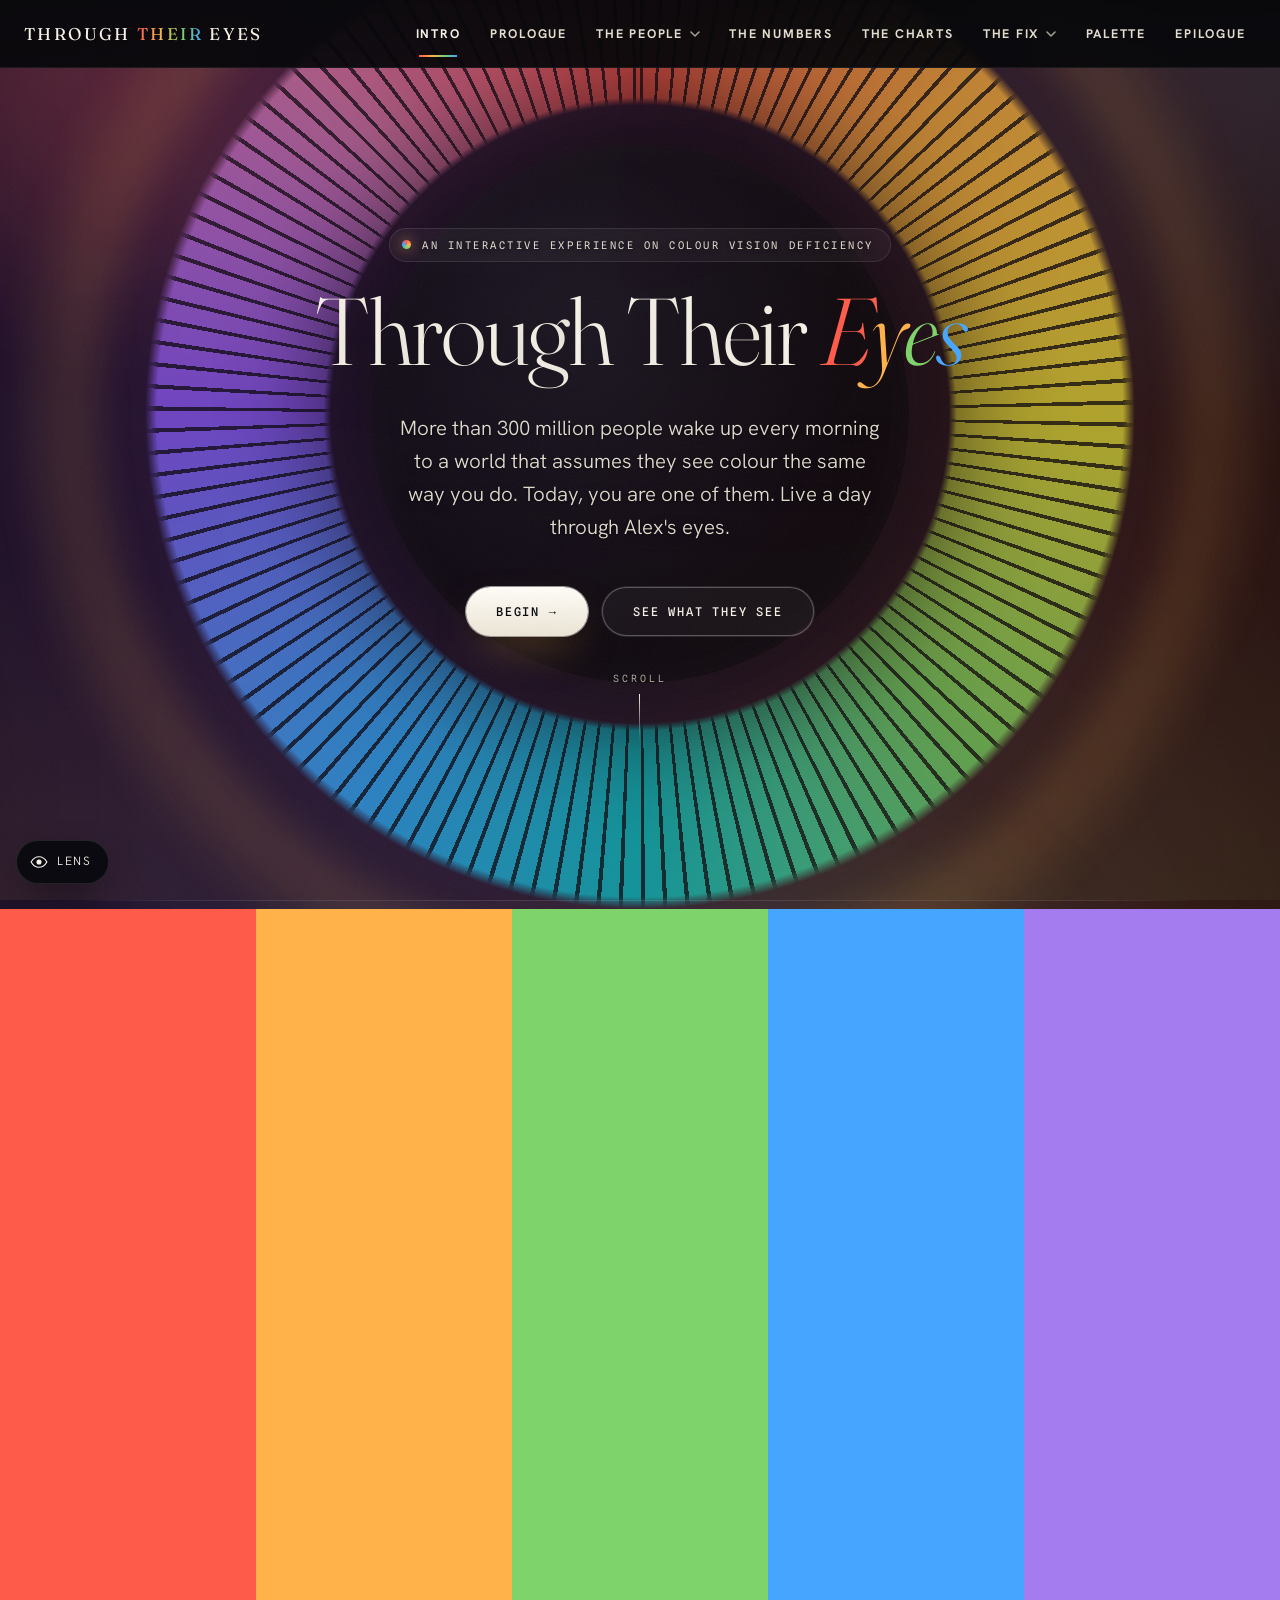
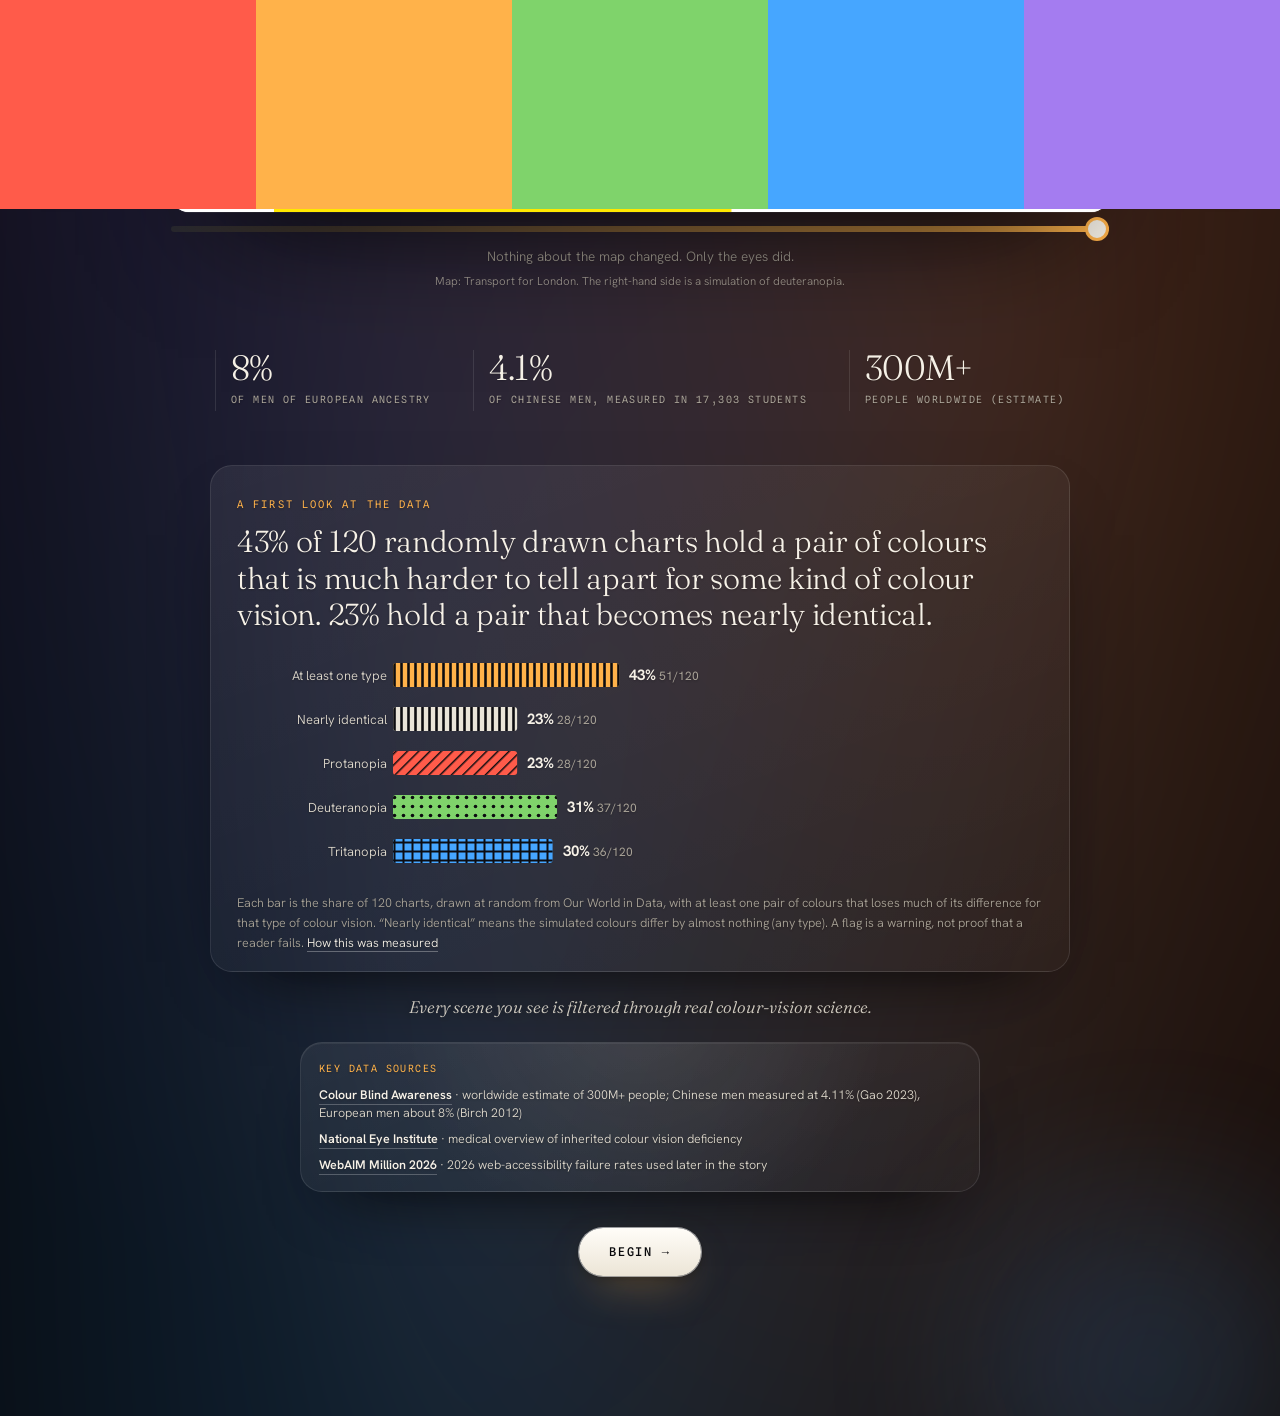
==== index.html @ 53f689ed "Palette: list the pairs from the exact colours; fix intro blank space and bottom shading The palette" ====
<!DOCTYPE html>
<html lang="en">
<head>
<meta charset="UTF-8" />
<meta name="viewport" content="width=device-width, initial-scale=1.0" />
<meta name="description" content="An interactive data story about colour vision deficiency: live a day through Alex's eyes, then see real charts, real numbers and a palette tool through four pairs of eyes." />
<meta name="theme-color" content="#08080b" />
<meta property="og:title" content="Through Their Eyes" />
<meta property="og:description" content="Live a day through colour-blind eyes, then look at real charts the way they do." />
<meta property="og:type" content="website" />
<link rel="icon" href="data:image/svg+xml,%3Csvg xmlns='http://www.w3.org/2000/svg' viewBox='0 0 64 64'%3E%3Crect width='64' height='64' rx='14' fill='%2308080b'/%3E%3Ccircle cx='20' cy='24' r='9' fill='%23ff5b4a'/%3E%3Ccircle cx='44' cy='24' r='9' fill='%23ffb24a'/%3E%3Ccircle cx='20' cy='44' r='9' fill='%237fd36b'/%3E%3Ccircle cx='44' cy='44' r='9' fill='%2346a6ff'/%3E%3C/svg%3E" />
<title>Through Their Eyes · A Day Through Colour-Blind Eyes</title>
<!-- Fonts are self-hosted (see @font-face in style.css). Google Fonts is unreachable
     from mainland China, where this study is run: the request would block text
     rendering until it times out. Latin faces ship in assets/fonts/ (~220 KB);
     CJK falls back to the system stack, which is preinstalled on every target OS. -->
<link rel="stylesheet" href="style.css?v=7">
<link rel="stylesheet" href="style2.css?v=8">
<link rel="stylesheet" href="style3.css?v=27">
</head>
<body data-vision="normal" data-arm="n">


<div id="lens" class="lens" role="group" aria-label="Page lens">
  <div class="lens-panel" id="lensPanel" hidden>
    <p class="lens-h">See this whole page as</p>
    <div class="lens-opts">
      <button type="button" data-lens="off" aria-pressed="true">As designed</button>
      <button type="button" data-lens="protan" aria-pressed="false">Protanopia</button>
      <button type="button" data-lens="deutan" aria-pressed="false">Deuteranopia</button>
      <button type="button" data-lens="tritan" aria-pressed="false">Tritanopia</button>
      <button type="button" data-lens="achro" aria-pressed="false">Achromatopsia</button>
    </div>
    <p class="lens-note">The lens filters every screen, chart and menu. Charts that already simulate an eye stay as they are inside it. Try it on the patterned charts: they should still read.</p>
  </div>
  <button type="button" class="lens-toggle" aria-expanded="false" aria-controls="lensPanel">
    <svg viewBox="0 0 24 24" width="18" height="18" aria-hidden="true" focusable="false"><path d="M1.5 12S5.5 5 12 5s10.5 7 10.5 7-4 7-10.5 7S1.5 12 1.5 12z" fill="none" stroke="currentColor" stroke-width="1.6" stroke-linejoin="round"/><circle cx="12" cy="12" r="3.4" fill="currentColor"/></svg>
    <span class="lens-lab">Lens</span><span class="lens-cur"></span>
  </button>
  <span class="lens-live" role="status" aria-live="polite"></span>
</div>
<div id="cursorDot" aria-hidden="true"></div><div id="cursorRing" aria-hidden="true"></div>
<canvas id="ambient" aria-hidden="true"></canvas>
<div id="loader" aria-hidden="true"><div class="lmark">Through Their Eyes</div><div class="lbar"><i></i></div><div class="lpct">0%</div></div>
<svg width="0" height="0" style="position:absolute" aria-hidden="true"><defs>
  <filter id="f-achro" color-interpolation-filters="linearRGB"><feColorMatrix type="matrix" values="0.299 0.587 0.114 0 0 0.299 0.587 0.114 0 0 0.299 0.587 0.114 0 0 0 0 0 1 0"/></filter>
  <filter id="f-protan" color-interpolation-filters="linearRGB"><feColorMatrix type="matrix" values="0.567 0.433 0 0 0 0.558 0.442 0 0 0 0 0.242 0.758 0 0 0 0 0 1 0"/></filter>
  <filter id="f-deutan" color-interpolation-filters="linearRGB"><feColorMatrix type="matrix" values="0.625 0.375 0 0 0 0.7 0.3 0 0 0 0 0.3 0.7 0 0 0 0 0 1 0"/></filter>
  <filter id="f-tritan" color-interpolation-filters="linearRGB"><feColorMatrix type="matrix" values="0.95 0.05 0 0 0 0 0.433 0.567 0 0 0 0.475 0.525 0 0 0 0 0 1 0"/></filter>
  <pattern id="pat-hatch" width="8" height="8" patternUnits="userSpaceOnUse" patternTransform="rotate(45)"><line x1="0" y1="0" x2="0" y2="8" stroke="#0c0c10" stroke-width="3"/></pattern>
  <pattern id="pat-dots" width="9" height="9" patternUnits="userSpaceOnUse"><circle cx="4.5" cy="4.5" r="1.8" fill="#0c0c10"/></pattern>
  <pattern id="pat-cross" width="9" height="9" patternUnits="userSpaceOnUse"><path d="M0 4.5 H9 M4.5 0 V9" stroke="#0c0c10" stroke-width="2"/></pattern>
  <pattern id="pat-vert" width="7" height="7" patternUnits="userSpaceOnUse"><line x1="3.5" y1="0" x2="3.5" y2="7" stroke="#0c0c10" stroke-width="2.6"/></pattern>
  <symbol id="pv" viewBox="0 0 100 100"><rect width="100" height="100" fill="#16161c"/><circle cx="28" cy="34" r="15" fill="#e23b2e"/><circle cx="62" cy="34" r="15" fill="#6fae3e"/><circle cx="28" cy="70" r="15" fill="#46a6ff"/><circle cx="62" cy="70" r="15" fill="#f4b400"/></symbol>
  <symbol id="art-sunset" viewBox="0 0 700 400">
    <linearGradient id="ssky" x1="0" y1="0" x2="0" y2="1"><stop offset="0" stop-color="#2a2766"/><stop offset=".4" stop-color="#7b3aa0"/><stop offset=".66" stop-color="#e8557e"/><stop offset=".85" stop-color="#ff8a4c"/><stop offset="1" stop-color="#ffcf6b"/></linearGradient>
    <linearGradient id="ssea" x1="0" y1="0" x2="0" y2="1"><stop offset="0" stop-color="#b5407a"/><stop offset="1" stop-color="#1f1f4d"/></linearGradient>
    <rect width="700" height="280" fill="url(#ssky)"/>
    <g><circle cx="350" cy="235" r="64" fill="#fff0c4"/><animateTransform attributeName="transform" type="translate" from="0 -26" to="0 16" dur="26s" fill="freeze"/></g>
    <rect y="280" width="700" height="120" fill="url(#ssea)"/>
    <ellipse cx="350" cy="288" rx="110" ry="14" fill="#ffd86b" opacity=".5"/>
    <g stroke="#1a1430" stroke-width="3" fill="none" opacity=".85">
      <path d="M120 96 q12 -12 24 0 q12 -12 24 0"><animateTransform attributeName="transform" type="translate" values="0 0; 24 -8; 48 -14" dur="22s" fill="freeze"/></path>
      <path d="M560 70 q10 -10 20 0 q10 -10 20 0"><animateTransform attributeName="transform" type="translate" values="0 0; -20 -6; -40 -12" dur="26s" fill="freeze"/></path>
    </g>
    <rect x="0" y="380" width="700" height="20" fill="#0d0d14"/>
    <g fill="#0d0d14"><rect x="40" y="330" width="60" height="56"/><rect x="620" y="316" width="50" height="70"/><rect x="560" y="344" width="40" height="42"/></g>
  </symbol>
  <symbol id="m-shirt" viewBox="0 0 100 100"><rect width="100" height="100" fill="#1a1620"/><path d="M30 28 l14 -8 q6 6 12 0 l14 8 8 14 -10 6 0 32 -36 0 0 -32 -10 -6z" fill="#b45aa0"/></symbol>
  <symbol id="m-tomato" viewBox="0 0 100 100"><rect width="100" height="100" fill="#211c18"/><circle cx="50" cy="56" r="28" fill="#e23b2e"/><path d="M50 28 q6 -8 12 0" stroke="#4a7a2a" stroke-width="5" fill="none"/></symbol>
  <symbol id="m-light" viewBox="0 0 100 100"><rect width="100" height="100" fill="#23262e"/><rect x="36" y="14" width="28" height="72" rx="9" fill="#14151a"/><circle cx="50" cy="30" r="9" fill="#3a1410"/><circle cx="50" cy="50" r="9" fill="#3a3410"/><circle cx="50" cy="70" r="9" fill="#3fae57"/></symbol>
  <symbol id="m-form" viewBox="0 0 100 100"><rect width="100" height="100" fill="#15151d"/><rect x="18" y="24" width="64" height="14" rx="4" fill="#101018" stroke="#2c8a3e" stroke-width="3"/><rect x="18" y="44" width="64" height="14" rx="4" fill="#101018" stroke="#c0392b" stroke-width="3"/><rect x="18" y="64" width="64" height="14" rx="4" fill="#101018" stroke="#2c8a3e" stroke-width="3"/></symbol>
  <symbol id="m-chart" viewBox="0 0 100 100"><rect width="100" height="100" fill="#14141b"/><rect x="16" y="40" width="13" height="44" fill="#e23b2e"/><rect x="34" y="52" width="13" height="32" fill="#f4b400"/><rect x="52" y="32" width="13" height="52" fill="#6fae3e"/><rect x="70" y="58" width="13" height="26" fill="#3a86ff"/></symbol>
  <symbol id="m-case" viewBox="0 0 100 100"><rect width="100" height="100" fill="#1d1822"/><rect x="30" y="18" width="40" height="64" rx="9" fill="#b23227"/><circle cx="50" cy="34" r="5" fill="#1d1822"/></symbol>
  <symbol id="m-map" viewBox="0 0 100 100"><rect width="100" height="100" fill="#101015"/><polyline points="12,26 54,26 82,56" fill="none" stroke="#e23b2e" stroke-width="8"/><polyline points="16,84 60,84 88,52" fill="none" stroke="#6fae3e" stroke-width="8"/></symbol>
  <symbol id="m-sun" viewBox="0 0 100 100"><rect width="100" height="62" fill="#7b3aa0"/><rect y="62" width="100" height="38" fill="#1f1f4d"/><circle cx="50" cy="58" r="14" fill="#fff0c4"/><ellipse cx="50" cy="65" rx="26" ry="4" fill="#ffd86b" opacity=".4"/></symbol>
</defs></svg>

<div id="prog"></div>
<header id="hud">
  <div class="left"><span class="chapter" id="hudChapter"></span><span class="clock" id="hudClock">07:02</span><span id="sunarc" aria-hidden="true"><svg viewBox="0 0 56 28"><path class="arctrack" d="M3,25 Q28,1 53,25"/><path class="arcfill" d="M3,25 Q28,1 53,25" id="arcFillPath"/><circle class="sundot" id="sunDot" r="3"/></svg></span></div>
  <div class="right"><span class="fr"><span data-i="hud.friction"></span> <b id="hudFr">0</b></span><span class="badge"><span class="dot"></span><span id="hudVision"></span></span></div>
</header>

<header id="topnav">
  <button class="tn-brand" data-go="hero" aria-label="Through Their Eyes, home"><b>THROUGH <i>THEIR</i> EYES</b><small>A day in colour</small></button>
  <button class="tn-burger" aria-label="Menu" aria-expanded="false"><i></i><i></i><i></i></button>
  <nav class="tn-items" aria-label="Chapters">
    <div class="tn-item" data-group="intro"><button class="tn-top" data-go="hero"><b>Intro</b><small>Start here</small></button></div>
    <div class="tn-item" data-group="prologue"><button class="tn-top" data-go="choose"><b>Prologue</b><small>A day, in colour</small></button></div>
    <div class="tn-item has-menu" data-group="people">
      <button class="tn-top" aria-haspopup="true" aria-expanded="false"><b>The People<svg class="chev" viewBox="0 0 10 6" width="10" height="6" aria-hidden="true" focusable="false"><path d="M1 1l4 4 4-4" fill="none" stroke="currentColor" stroke-width="1.6" stroke-linecap="round" stroke-linejoin="round"/></svg></b><small>In their words</small></button>
      <div class="tn-menu"><button data-go="voices">Real voices<small>Small things, again and again</small></button><button data-go="twist">What the videos skip<small>The cure that is not</small></button></div>
    </div>
    <div class="tn-item" data-group="numbers"><button class="tn-top" data-go="evidence"><b>The Numbers</b><small>Who is affected</small></button></div>
    <div class="tn-item" data-group="charts"><button class="tn-top" data-go="charts"><b>The Charts</b><small>Four pairs of eyes</small></button></div>
    <div class="tn-item has-menu" data-group="fix">
      <button class="tn-top" aria-haspopup="true" aria-expanded="false"><b>The Fix<svg class="chev" viewBox="0 0 10 6" width="10" height="6" aria-hidden="true" focusable="false"><path d="M1 1l4 4 4-4" fill="none" stroke="currentColor" stroke-width="1.6" stroke-linecap="round" stroke-linejoin="round"/></svg></b><small>Design that works</small></button>
      <div class="tn-menu"><button data-go="lab">Accessibility lab<small>Same eyes, better design</small></button><button data-go="wins">Real-world fixes<small>Before and after</small></button></div>
    </div>
    <div class="tn-item" data-group="palette"><button class="tn-top" data-go="palette"><b>Palette</b><small>Build and check</small></button></div>
    <div class="tn-item" data-group="epilogue"><button class="tn-top" data-go="done"><b>Epilogue</b><small>What you can do</small></button></div>
  </nav>
</header>

<main>
  <section class="screen active" id="hero" data-hud="0" style="position:relative">
    <div class="orbs"><i></i><i></i><i></i></div>
    <div class="iris" aria-hidden="true"><div class="halo"></div><div class="ring"></div><div class="fibres"></div><div class="pupil"></div></div>
    <div id="heroGlow"></div>
    <div class="hero-a">
      <div class="kicker" data-i="hero.eyebrow"><span class="secnum">01</span></div>
      <h1 id="heroTitle" data-i-html="hero.title"></h1>
      <p class="sub" data-i="hero.sub"></p>
      <div class="hero-cta"><button class="btn" data-go="choose" data-i="hero.cta"></button><button class="btn ghost" id="heroScroll" type="button">See what they see</button></div>
      <div class="scroll-cue"><span>Scroll</span><i></i></div>
    </div>
    <div class="marquee" aria-hidden="true"><div class="mq-track"><span><b>8%</b> of men of European ancestry</span><i></i><span><b>4.11%</b> of male Chinese undergraduates</span><i></i><span><b>300M+</b> people worldwide</span><i></i><span><b>120</b> charts drawn at random</span><i></i><span><b>43%</b> held a pair of colours that collapse</span><i></i><span><b>1</b> day, eight small decisions</span><i></i><span><b>8%</b> of men of European ancestry</span><i></i><span><b>4.11%</b> of male Chinese undergraduates</span><i></i><span><b>300M+</b> people worldwide</span><i></i><span><b>120</b> charts drawn at random</span><i></i><span><b>43%</b> held a pair of colours that collapse</span><i></i><span><b>1</b> day, eight small decisions</span><i></i></div></div>
    <div class="hero-b">
      <h2>Same picture. Two pairs of eyes.</h2>
      <p class="lede">Drag the handle. On the left, a transit map as most people see it. On the right, the same map as someone with deuteranopia sees it. Try to follow each line from end to end.</p>
      <div class="wipe" id="wipe">
        <div class="base"><img src="assets/tube_map.png" alt="A transit map with red, green and blue lines" draggable="false"></div>
        <div class="sim"><img src="assets/tube_map.png" alt="" draggable="false"></div>
        <span class="wipe-line"></span><span class="wipe-knob"></span>
        <span class="wipe-tag l">Typical vision</span><span class="wipe-tag r">Deuteranopia</span>
      </div>
      <input class="wipe-range" id="wipeRange" type="range" min="0" max="100" value="100" aria-label="Compare typical vision with deuteranopia">
      <p class="wipe-cap">Nothing about the map changed. Only the eyes did. <span class="wipe-credit">Map: Transport for London. The right-hand side is a simulation of deuteranopia.</span></p>
      <div class="stat-strip"><div><b>8%</b><span data-i="hero.s1"></span></div><div><b>4.1%</b><span data-i="hero.s2"></span></div><div><b>300M+</b><span data-i="hero.s3"></span></div></div>
      <div class="hero-data" id="heroData">
        <span class="hd-k">A first look at the data</span>
        <h3 id="hdHead"></h3>
        <svg id="heroDataChart" viewBox="0 0 640 200" role="img" aria-labelledby="heroDataChartT heroDataChartD"></svg>
        <p class="hd-note">Each bar is the share of 120 charts, drawn at random from Our World in Data, with at least one pair of colours that loses much of its difference for that type of colour vision. “Nearly identical” means the simulated colours differ by almost nothing (any type). A flag is a warning, not proof that a reader fails. <a href="method.html" target="_blank" rel="noopener">How this was measured</a></p>
      </div>
      <p class="hero-note" data-i="hero.note"></p>
      <div class="source-panel hero-sources">
        <div class="source-label" data-i="sources.key"></div>
        <ul>
          <li><a href="https://www.colourblindawareness.org/colour-blindness/" target="_blank" rel="noopener">Colour Blind Awareness</a><span data-i="sources.prevalence"></span></li>
          <li><a href="https://www.nei.nih.gov/eye-health-information/eye-conditions-and-diseases/color-blindness" target="_blank" rel="noopener">National Eye Institute</a><span data-i="sources.nei"></span></li>
          <li><a href="https://webaim.org/projects/million/" target="_blank" rel="noopener">WebAIM Million 2026</a><span data-i="sources.webaim"></span></li>
        </ul>
      </div>
      <button class="btn" data-go="choose" data-i="hero.cta"></button>
    </div>
  </section>

  <section class="screen" id="choose" data-hud="0">
    <div class="wrap">
      <div class="kicker" data-i="choose.kicker"><span class="secnum">02</span></div>
      <h2 class="title" style="margin-top:14px" data-i="choose.title"></h2>
      <p class="lede" data-i="choose.lede"></p>
      <p class="choose-note" data-i="choose.note"></p>
      <div class="grid-types">
        <button class="vcard" data-type="deutan"><div class="pv"><svg><use href="#pv"/></svg></div><h3 data-i="t.deutan.name"></h3><div class="lat" data-i="t.deutan.lat"></div><p data-i="t.deutan.desc"></p></button>
        <button class="vcard" data-type="protan"><div class="pv"><svg><use href="#pv"/></svg></div><h3 data-i="t.protan.name"></h3><div class="lat" data-i="t.protan.lat"></div><p data-i="t.protan.desc"></p></button>
        <button class="vcard" data-type="tritan"><div class="pv"><svg><use href="#pv"/></svg></div><h3 data-i="t.tritan.name"></h3><div class="lat" data-i="t.tritan.lat"></div><p data-i="t.tritan.desc"></p></button>
        <button class="vcard" data-type="achro"><div class="pv"><svg><use href="#pv"/></svg></div><h3 data-i="t.achro.name"></h3><div class="lat" data-i="t.achro.lat"></div><p data-i="t.achro.desc"></p></button>
      </div>
      <button class="surprise" id="surpriseBtn" data-i="choose.surprise"></button>
    </div>
  </section>

  <section class="screen" id="brief" data-hud="0">
    <div class="wrap"><div class="kicker" style="margin-bottom:26px" data-i="brief.kicker"><span class="secnum">03</span></div><p class="narr tw" data-i-tw="brief.narr"></p><button class="btn" data-go="w" data-i="brief.cta"></button></div>
  </section>

  <section class="screen scene" id="w" data-hud="1" data-chapter="chap.morning" data-clock="07:15">
    <div class="stage">
      <div class="world simfx">
        <svg viewBox="0 0 700 500" preserveAspectRatio="xMidYMid slice"><rect width="700" height="500" fill="#1a1620"/><polygon points="350,0 180,500 520,500" fill="#3a3346" opacity=".22"/><rect x="60" y="40" width="580" height="380" rx="14" fill="#211b29" stroke="#2e2738" stroke-width="3"/><line x1="100" y1="110" x2="600" y2="110" stroke="#3a3346" stroke-width="6"/><g fill="#544a64"><g transform="rotate(0 216 110)"><circle cx="216" cy="110" r="8"/><animateTransform attributeName="transform" type="rotate" values="-3 216 110;3 216 110;-3 216 110" dur="4.2s" repeatCount="indefinite"/></g><g transform="rotate(0 350 110)"><circle cx="350" cy="110" r="8"/><animateTransform attributeName="transform" type="rotate" values="2 350 110;-2 350 110;2 350 110" dur="3.6s" repeatCount="indefinite"/></g><g transform="rotate(0 484 110)"><circle cx="484" cy="110" r="8"/><animateTransform attributeName="transform" type="rotate" values="-3 484 110;3 484 110;-3 484 110" dur="4.8s" repeatCount="indefinite"/></g></g></svg>
        <div class="choices" style="align-items:center;padding-bottom:0">
          <button class="choice" data-k="navy"><svg viewBox="0 0 120 130"><path d="M34 26 l18 -10 q8 8 16 0 l18 10 10 18 -12 8 0 52 -48 0 0 -52 -12 -8z" fill="#2e3f6e"/></svg></button>
          <button class="choice" data-k="pink"><svg viewBox="0 0 120 130"><path d="M34 26 l18 -10 q8 8 16 0 l18 10 10 18 -12 8 0 52 -48 0 0 -52 -12 -8z" fill="#b45aa0"/></svg></button>
          <button class="choice" data-k="grey"><svg viewBox="0 0 120 130"><path d="M34 26 l18 -10 q8 8 16 0 l18 10 10 18 -12 8 0 52 -48 0 0 -52 -12 -8z" fill="#8d8f98"/></svg></button>
        </div>
      </div>
      <div class="panel">
        <div class="kicker" data-i="w.kicker"></div><h2 data-i="w.h"></h2><p class="q" data-i="w.q"></p>
        <div class="feedback hidden" id="fb-w"></div>
        <div class="datacard hidden" id="dc-w"><div class="stat" data-i="w.dc.stat"></div><div class="lab" data-i="w.dc.lab"></div><div class="src" data-i="w.dc.src"></div></div>
        <button class="btn next hidden" data-go="b" data-i="w.next"></button>
      </div>
    </div>
  </section>

  <section class="screen scene" id="b" data-hud="1" data-chapter="chap.morning" data-clock="07:40">
    <div class="stage">
      <div class="world simfx">
        <svg viewBox="0 0 700 500" preserveAspectRatio="xMidYMid slice"><rect width="700" height="500" fill="#211c18"/><rect x="430" y="60" width="190" height="150" rx="8" fill="#2c3a52"/><rect x="430" y="60" width="190" height="150" rx="8" fill="none" stroke="#3a322a" stroke-width="8"/><circle cx="525" cy="118" r="34" fill="#f4e6b8" opacity=".85"/><rect y="330" width="700" height="170" fill="#2c2620"/><rect x="50" y="300" width="600" height="40" rx="9" fill="#3a322a"/><rect x="98" y="236" width="64" height="64" rx="8" fill="#cdbfa6"/><rect x="106" y="228" width="48" height="14" rx="6" fill="#b5a78e"/><path d="M118 212 q-6 -16 4 -26" stroke="#cfcabd" stroke-width="4" fill="none" opacity=".6"><animate attributeName="opacity" values=".6;.15;.6" dur="2.6s" repeatCount="indefinite"/><animateTransform attributeName="transform" type="translate" values="0 0; 0 -8; 0 0" dur="2.6s" repeatCount="indefinite"/></path><path d="M136 214 q6 -16 -2 -28" stroke="#cfcabd" stroke-width="4" fill="none" opacity=".45"><animate attributeName="opacity" values=".45;.1;.45" dur="3.1s" repeatCount="indefinite"/><animateTransform attributeName="transform" type="translate" values="0 0; 0 -10; 0 0" dur="3.1s" repeatCount="indefinite"/></path><rect x="250" y="270" width="240" height="34" rx="8" fill="#7a6a52"/><rect x="552" y="262" width="46" height="40" rx="6" fill="#cdbfa6"/><path d="M598 270 q16 0 16 16 q0 16 -16 16" stroke="#cdbfa6" stroke-width="6" fill="none"/><path d="M566 256 q-8 -18 4 -30" stroke="#e9e2d4" stroke-width="4" fill="none" opacity=".55"><animate attributeName="opacity" values=".55;.1;.55" dur="2.4s" repeatCount="indefinite"/><animateTransform attributeName="transform" type="translate" values="0 0; 0 -9; 0 0" dur="2.4s" repeatCount="indefinite"/></path><path d="M580 258 q8 -18 -3 -32" stroke="#e9e2d4" stroke-width="4" fill="none" opacity=".4"><animate attributeName="opacity" values=".4;.08;.4" dur="2.9s" repeatCount="indefinite"/><animateTransform attributeName="transform" type="translate" values="0 0; 0 -10; 0 0" dur="2.9s" repeatCount="indefinite"/></path></svg>
        <div class="choices" style="padding-bottom:9%">
          <button class="choice" data-correct="1"><svg viewBox="0 0 120 120"><circle cx="60" cy="66" r="40" fill="#e23b2e"/><path d="M60 28 q7 -9 14 0" stroke="#4a7a2a" stroke-width="6" fill="none"/><ellipse cx="47" cy="54" rx="11" ry="15" fill="#ff6f5e" opacity=".5"/></svg></button>
          <button class="choice" data-correct="0"><svg viewBox="0 0 120 120"><circle cx="60" cy="66" r="40" fill="#6fae3e"/><path d="M60 28 q7 -9 14 0" stroke="#4a7a2a" stroke-width="6" fill="none"/><ellipse cx="47" cy="54" rx="11" ry="15" fill="#9bd13b" opacity=".5"/></svg></button>
        </div>
      </div>
      <div class="panel"><div class="kicker" data-i="b.kicker"></div><h2 data-i="b.h"></h2><p class="q" data-i="b.q"></p>
        <div class="feedback hidden" id="fb-b"></div>
        <div class="datacard hidden" id="dc-b"><div class="stat" data-i="b.dc.stat"></div><div class="lab" data-i="b.dc.lab"></div><div class="src" data-i="b.dc.src"></div></div>
        <button class="btn next hidden" data-go="c" data-i="b.next"></button>
      </div>
    </div>
  </section>
  <section class="screen scene" id="c" data-hud="1" data-chapter="chap.commute" data-clock="08:25">
    <div class="stage">
      <div class="world simfx">
        <svg viewBox="0 0 700 500" preserveAspectRatio="xMidYMid slice">
          <linearGradient id="csky" x1="0" y1="0" x2="0" y2="1"><stop offset="0" stop-color="#26314f"/><stop offset="1" stop-color="#55617e"/></linearGradient>
          <rect width="700" height="500" fill="url(#csky)"/>
          <g fill="#aab4c8" opacity=".5"><ellipse cx="140" cy="80" rx="58" ry="18"><animateTransform attributeName="transform" type="translate" values="0 0; 90 0; 0 0" dur="34s" repeatCount="indefinite"/></ellipse><ellipse cx="480" cy="50" rx="74" ry="20"><animateTransform attributeName="transform" type="translate" values="0 0; -120 0; 0 0" dur="42s" repeatCount="indefinite"/></ellipse></g>
          <g fill="#3a3d44"><rect x="30" y="150" width="130" height="180"/><rect x="540" y="110" width="130" height="220"/><rect x="200" y="180" width="90" height="150"/></g>
          <g fill="#55617e" opacity=".7"><rect x="46" y="170" width="22" height="22"/><rect x="84" y="170" width="22" height="22"/><rect x="46" y="208" width="22" height="22"/><rect x="560" y="140" width="22" height="22"/><rect x="598" y="140" width="22" height="22"/></g>
          <rect y="330" width="700" height="170" fill="#2a2c31"/>
          <g stroke="#cfcabd" stroke-width="6" stroke-dasharray="26 22" opacity=".5"><line x1="0" y1="415" x2="700" y2="415"/></g>
          <g><rect x="-160" y="356" width="120" height="44" rx="12" fill="#5b6470"/><rect x="-138" y="338" width="70" height="26" rx="9" fill="#6e7884"/><circle cx="-132" cy="402" r="13" fill="#15161a"/><circle cx="-68" cy="402" r="13" fill="#15161a"/><animateTransform attributeName="transform" type="translate" from="0 0" to="900 0" dur="7s" repeatCount="indefinite"/></g>
          <rect x="306" y="96" width="92" height="232" rx="16" fill="#15161a"/><rect x="342" y="328" width="20" height="90" fill="#15161a"/>
          <circle cx="352" cy="138" r="27" fill="#3a1410"/><circle cx="352" cy="212" r="27" fill="#3a3410"/><circle cx="352" cy="286" r="27" fill="#3fae57"><animate attributeName="opacity" values="1;.55;1" dur="1.6s" repeatCount="indefinite"/></circle>
          <g font-family="monospace" font-size="42" fill="#f3efe6" text-anchor="middle" opacity="0">
            <text x="352" y="80">5<animate attributeName="opacity" values="0;1;1;0" keyTimes="0;.1;.75;1" dur=".42s" begin="0s" fill="freeze"/></text>
            <text x="352" y="80" opacity="0">4<animate attributeName="opacity" values="0;1;1;0" keyTimes="0;.1;.75;1" dur=".42s" begin=".42s" fill="freeze"/></text>
            <text x="352" y="80" opacity="0">3<animate attributeName="opacity" values="0;1;1;0" keyTimes="0;.1;.75;1" dur=".42s" begin=".84s" fill="freeze"/></text>
            <text x="352" y="80" opacity="0">2<animate attributeName="opacity" values="0;1;1;0" keyTimes="0;.1;.75;1" dur=".42s" begin="1.26s" fill="freeze"/></text>
            <text x="352" y="80" opacity="0">1<animate attributeName="opacity" values="0;1;1;0" keyTimes="0;.1;.75;1" dur=".42s" begin="1.68s" fill="freeze"/></text>
          </g>
        </svg>
        <div class="choices" style="align-items:flex-end;padding-bottom:5%">
          <button class="choice" style="max-width:38%" data-correct="1"><svg viewBox="0 0 200 64"><rect width="200" height="64" rx="12" fill="#1c8a3a"/><text x="100" y="42" text-anchor="middle" font-family="monospace" font-size="22" fill="#fff" data-i-svg="c.walk">WALK</text></svg></button>
          <button class="choice" style="max-width:38%" data-correct="0"><svg viewBox="0 0 200 64"><rect width="200" height="64" rx="12" fill="#b23227"/><text x="100" y="42" text-anchor="middle" font-family="monospace" font-size="22" fill="#fff" data-i-svg="c.wait">WAIT</text></svg></button>
        </div>
      </div>
      <div class="panel"><div class="kicker" data-i="c.kicker"></div><h2 data-i="c.h"></h2><p class="q" data-i="c.q"></p>
        <div class="feedback hidden" id="fb-c"></div>
        <div class="datacard hidden" id="dc-c"><div class="stat" data-i="c.dc.stat"></div><div class="lab" data-i="c.dc.lab"></div><div class="src" data-i="c.dc.src"></div></div>
        <button class="btn next hidden" data-go="f" data-i="c.next"></button>
      </div>
    </div>
  </section>

  <section class="screen scene" id="f" data-hud="1" data-chapter="chap.work" data-clock="09:12">
    <div class="stage">
      <div class="world simfx">
        <svg viewBox="0 0 700 500" preserveAspectRatio="xMidYMid slice"><rect width="700" height="500" fill="#14141b"/></svg>
        <div class="formworld"><div class="appwin"><div class="bar"><i></i><i></i><i></i></div><div class="inner">
          <h4 data-i="f.app"></h4>
          <button class="field err" data-k="date"><small data-i="f.date"></small>31 / 02 / 2026</button>
          <button class="field" data-k="amount"><small data-i="f.amount"></small>1,240.00</button>
          <button class="field" data-k="cat"><small data-i="f.cat"></small><span data-i="f.cat.v"></span></button>
          <button class="field" data-k="note"><small data-i="f.note"></small><span data-i="f.note.v"></span></button>
        </div></div></div>
      </div>
      <div class="panel"><div class="kicker" data-i="f.kicker"></div><h2 data-i="f.h"></h2><p class="q" data-i="f.q"></p>
        <div class="feedback hidden" id="fb-f"></div>
        <div class="dlg hidden" id="dlg-f"><div class="who" data-i="f.who"></div><span id="dlg-f-text"></span>
          <div class="replies" id="rep-f"><button data-r="laugh" data-i="f.r.laugh"></button><button data-r="truth" data-i="f.r.truth"></button></div>
        </div>
        <div class="datacard hidden" id="dc-f"><div class="stat" data-i="f.dc.stat"></div><div class="lab" data-i="f.dc.lab"></div><div class="src" data-i="f.dc.src"></div></div>
        <button class="btn next hidden" data-go="e" data-i="f.next"></button>
      </div>
    </div>
  </section>

  <section class="screen scene" id="e" data-hud="1" data-chapter="chap.work" data-clock="09:48">
    <div class="stage">
      <div class="world simfx">
        <svg viewBox="0 0 700 500" preserveAspectRatio="xMidYMid slice">
          <rect width="700" height="500" fill="#15151b"/>
          <rect x="40" y="40" width="240" height="420" fill="#1c1c24"/>
          <rect x="290" y="0" width="14" height="500" fill="#0c0c10"/>
          <g><rect x="60" y="120" width="190" height="20" rx="4" fill="#26262f"><animateTransform attributeName="transform" type="translate" values="0 0; -210 0" dur="2.6s" begin="0s" fill="freeze"/></rect>
            <rect x="60" y="160" width="190" height="20" rx="4" fill="#26262f"><animateTransform attributeName="transform" type="translate" values="0 0; -210 0" dur="2.6s" begin=".12s" fill="freeze"/></rect>
            <rect x="60" y="200" width="190" height="20" rx="4" fill="#26262f"><animateTransform attributeName="transform" type="translate" values="0 0; -210 0" dur="2.6s" begin=".24s" fill="freeze"/></rect></g>
          <g><rect x="-260" y="0" width="260" height="500" fill="#0d0d11"><animateTransform attributeName="transform" type="translate" values="0 0; 260 0" dur="1.1s" begin="2.4s" fill="freeze"/></rect>
            <rect x="500" y="0" width="260" height="500" fill="#0d0d11"><animateTransform attributeName="transform" type="translate" values="0 0; -260 0" dur="1.1s" begin="2.4s" fill="freeze"/></rect></g>
        </svg>
        <div class="liftbtn-wrap choices" style="align-items:center;padding-bottom:0">
          <button class="choice" data-correct="0"><svg viewBox="0 0 90 130"><rect width="90" height="130" rx="14" fill="#1c1c24" stroke="#2c2c38" stroke-width="3"/><circle cx="45" cy="65" r="26" fill="none" stroke="#b46464" stroke-width="6"/><text x="45" y="73" text-anchor="middle" font-family="monospace" font-size="26" fill="#cfcabd">8</text></svg></button>
          <button class="choice" data-correct="1"><svg viewBox="0 0 90 130"><rect width="90" height="130" rx="14" fill="#1c1c24" stroke="#2c2c38" stroke-width="3"/><circle cx="45" cy="65" r="26" fill="none" stroke="#8cb41e" stroke-width="6"><animate attributeName="opacity" values="1;.55;1" dur="1.5s" repeatCount="indefinite"/></circle><text x="45" y="73" text-anchor="middle" font-family="monospace" font-size="26" fill="#cfcabd">12</text></svg></button>
          <button class="choice" data-correct="0"><svg viewBox="0 0 90 130"><rect width="90" height="130" rx="14" fill="#1c1c24" stroke="#2c2c38" stroke-width="3"/><circle cx="45" cy="65" r="26" fill="none" stroke="#b46464" stroke-width="6"/><text x="45" y="73" text-anchor="middle" font-family="monospace" font-size="26" fill="#cfcabd">15</text></svg></button>
        </div>
      </div>
      <div class="panel"><div class="kicker" data-i="e.kicker"></div><h2 data-i="e.h"></h2><p class="q" data-i="e.q"></p>
        <div class="feedback hidden" id="fb-e"></div>
        <div class="datacard hidden" id="dc-e"><div class="stat" data-i="e.dc.stat"></div><div class="lab" data-i="e.dc.lab"></div></div>
        <button class="btn next hidden" data-go="m" data-i="e.next"></button>
      </div>
    </div>
  </section>

  <section class="screen scene" id="m" data-hud="1" data-chapter="chap.work" data-clock="10:00">
    <div class="stage">
      <div class="world simfx">
        <svg viewBox="0 0 700 500" preserveAspectRatio="xMidYMid slice">
          <rect width="700" height="500" fill="#14141b"/><rect x="110" y="50" width="480" height="310" rx="10" fill="#1c1c26" stroke="#2a2a36" stroke-width="3"/>
          <text x="350" y="96" text-anchor="middle" font-family="monospace" font-size="20" fill="#cfcabd" data-i-svg="m.slide">Q2</text>
          <g>
            <rect x="170" y="150" width="52" height="170" fill="#e23b2e"><animate attributeName="height" from="0" to="170" dur=".9s" fill="freeze"/><animate attributeName="y" from="320" to="150" dur=".9s" fill="freeze"/></rect>
            <rect x="244" y="196" width="52" height="124" fill="#f4b400"><animate attributeName="height" from="0" to="124" dur=".9s" begin=".15s" fill="freeze"/><animate attributeName="y" from="320" to="196" dur=".9s" begin=".15s" fill="freeze"/></rect>
            <rect x="318" y="132" width="52" height="188" fill="#6fae3e"><animate attributeName="height" from="0" to="188" dur=".9s" begin=".3s" fill="freeze"/><animate attributeName="y" from="320" to="132" dur=".9s" begin=".3s" fill="freeze"/></rect>
            <rect x="392" y="216" width="52" height="104" fill="#3a86ff"><animate attributeName="height" from="0" to="104" dur=".9s" begin=".45s" fill="freeze"/><animate attributeName="y" from="320" to="216" dur=".9s" begin=".45s" fill="freeze"/></rect>
            <rect x="466" y="178" width="52" height="142" fill="#b06fd1"><animate attributeName="height" from="0" to="142" dur=".9s" begin=".6s" fill="freeze"/><animate attributeName="y" from="320" to="178" dur=".9s" begin=".6s" fill="freeze"/></rect>
          </g>
          <line x1="150" y1="320" x2="550" y2="320" stroke="#555" stroke-width="2"/><rect x="300" y="360" width="100" height="56" fill="#22222c"/><rect x="250" y="414" width="200" height="12" rx="6" fill="#22222c"/>
          <g fill="#1b1b22" opacity=".85"><path d="M70 480 q30 -34 60 0z"/><path d="M150 484 q26 -30 52 0z"/><path d="M520 482 q28 -32 56 0z"/><path d="M600 480 q30 -34 60 0z"/></g>
          <circle cx="170" cy="150" r="5" fill="#ff5b4a" opacity="0"><animate attributeName="opacity" values="0;0;1;1;0" keyTimes="0;.78;.84;.96;1" dur="2.1s" begin="1s" fill="freeze"/><animateMotion path="M0,0 L60,8 L130,-2 L195,20" dur="2.1s" begin="1s" fill="freeze"/></circle>
        </svg>
        <div class="choices" style="padding-bottom:4%">
          <button class="choice" style="max-width:17%" data-correct="0" data-name="red"><svg viewBox="0 0 60 60"><rect width="60" height="60" rx="8" fill="#e23b2e"/></svg></button>
          <button class="choice" style="max-width:17%" data-correct="0" data-name="orange"><svg viewBox="0 0 60 60"><rect width="60" height="60" rx="8" fill="#f4b400"/></svg></button>
          <button class="choice" style="max-width:17%" data-correct="1" data-name="green"><svg viewBox="0 0 60 60"><rect width="60" height="60" rx="8" fill="#6fae3e"/></svg></button>
          <button class="choice" style="max-width:17%" data-correct="0" data-name="blue"><svg viewBox="0 0 60 60"><rect width="60" height="60" rx="8" fill="#3a86ff"/></svg></button>
          <button class="choice" style="max-width:17%" data-correct="0" data-name="purple"><svg viewBox="0 0 60 60"><rect width="60" height="60" rx="8" fill="#b06fd1"/></svg></button>
        </div>
      </div>
      <div class="panel"><div class="kicker" data-i="m.kicker"></div><h2 data-i="m.h"></h2><p class="q" data-i="m.q"></p>
        <div class="feedback hidden" id="fb-m"></div>
        <div class="datacard hidden" id="dc-m"><div class="stat" data-i="m.dc.stat"></div><div class="lab" data-i="m.dc.lab"></div><div class="src" data-i="m.dc.src"></div></div>
        <button class="btn next hidden" data-go="g" data-i="m.next"></button>
      </div>
    </div>
  </section>

  <section class="screen scene" id="g" data-hud="1" data-chapter="chap.lunch" data-clock="12:40">
    <div class="stage">
      <div class="world simfx">
        <svg viewBox="0 0 700 500" preserveAspectRatio="xMidYMid slice"><rect width="700" height="500" fill="#1d1822"/><rect y="0" width="700" height="74" fill="#251f2c"/><text x="350" y="46" text-anchor="middle" font-family="monospace" font-size="18" fill="#8d8398" data-i-svg="g.shelf">SHELF</text><rect x="56" y="110" width="588" height="270" rx="12" fill="#241e2b" stroke="#322a3a" stroke-width="2"/><line x1="56" y1="245" x2="644" y2="245" stroke="#322a3a" stroke-width="4"/><rect x="56" y="74" width="588" height="6" fill="#f3efe6" opacity=".35"><animate attributeName="opacity" values=".35;.08;.35;.32;.35" keyTimes="0;.08;.16;.2;1" dur="3.4s" repeatCount="indefinite"/></rect></svg>
        <div class="choices" style="align-items:center;padding-bottom:0">
          <button class="choice" style="max-width:22%" data-correct="0" data-name="green"><svg viewBox="0 0 90 150"><rect x="12" y="10" width="66" height="130" rx="12" fill="#2f5d2f"/><circle cx="45" cy="38" r="8" fill="#1d1822"/></svg></button>
          <button class="choice" style="max-width:22%" data-correct="1" data-name="red"><svg viewBox="0 0 90 150"><rect x="12" y="10" width="66" height="130" rx="12" fill="#b23227"/><circle cx="45" cy="38" r="8" fill="#1d1822"/></svg></button>
          <button class="choice" style="max-width:22%" data-correct="0" data-name="brown"><svg viewBox="0 0 90 150"><rect x="12" y="10" width="66" height="130" rx="12" fill="#5a3b22"/><circle cx="45" cy="38" r="8" fill="#1d1822"/></svg></button>
        </div>
      </div>
      <div class="panel"><div class="kicker" data-i="g.kicker"></div><h2 data-i="g.h"></h2><p class="q" data-i="g.q"></p>
        <div class="feedback hidden" id="fb-g"></div>
        <div class="datacard hidden" id="dc-g"><div class="stat" data-i="g.dc.stat"></div><div class="lab" data-i="g.dc.lab"></div><div class="src" data-i="g.dc.src"></div></div>
        <button class="btn next hidden" data-go="t" data-i="g.next"></button>
      </div>
    </div>
  </section>

  <section class="screen scene" id="t" data-hud="1" data-chapter="chap.evening" data-clock="18:05">
    <div class="stage">
      <div class="world simfx">
        <svg viewBox="0 0 700 500" preserveAspectRatio="xMidYMid slice">
          <rect width="700" height="500" fill="#101015"/>
          <g opacity=".5"><rect x="-340" y="40" width="320" height="64" rx="12" fill="#1d1d26"/><g fill="#3b3b4a"><rect x="-322" y="56" width="40" height="30" rx="4"/><rect x="-272" y="56" width="40" height="30" rx="4"/><rect x="-222" y="56" width="40" height="30" rx="4"/><rect x="-172" y="56" width="40" height="30" rx="4"/></g><animateTransform attributeName="transform" type="translate" from="0 0" to="1100 0" dur="9s" repeatCount="indefinite"/></g>
          <text x="350" y="64" text-anchor="middle" font-family="monospace" font-size="16" fill="#8d8398" data-i-svg="t.head">METRO</text>
          <polyline points="60,240 640,240" fill="none" stroke="#3a86ff" stroke-width="14" stroke-linecap="round" stroke-linejoin="round" stroke-dasharray="900" stroke-dashoffset="900"><animate attributeName="stroke-dashoffset" from="900" to="0" dur="1.4s" begin="0s" fill="freeze"/></polyline>
          <polyline points="330,100 330,320" fill="none" stroke="#22c55e" stroke-width="14" stroke-linecap="round" stroke-linejoin="round" stroke-dasharray="900" stroke-dashoffset="900"><animate attributeName="stroke-dashoffset" from="900" to="0" dur="1.4s" begin=".35s" fill="freeze"/></polyline>
          <polyline points="120,110 270,330" fill="none" stroke="#101015" stroke-width="30" stroke-linecap="round" stroke-dasharray="900" stroke-dashoffset="900"><animate attributeName="stroke-dashoffset" from="900" to="0" dur="1.4s" begin=".7s" fill="freeze"/></polyline>
          <polyline points="120,110 270,330" fill="none" stroke="#ff4d4d" stroke-width="14" stroke-linecap="round" stroke-linejoin="round" stroke-dasharray="900" stroke-dashoffset="900"><animate attributeName="stroke-dashoffset" from="900" to="0" dur="1.4s" begin=".7s" fill="freeze"/></polyline>
          <g><circle cx="120" cy="240" r="6" fill="#11121a" stroke="#fff" stroke-width="3"/><circle cx="440" cy="240" r="6" fill="#11121a" stroke="#fff" stroke-width="3"/><circle cx="590" cy="240" r="6" fill="#11121a" stroke="#fff" stroke-width="3"/><circle cx="330" cy="150" r="6" fill="#11121a" stroke="#fff" stroke-width="3"/><circle cx="330" cy="300" r="6" fill="#11121a" stroke="#fff" stroke-width="3"/><circle cx="243" cy="290" r="6" fill="#11121a" stroke="#fff" stroke-width="3"/><circle cx="150" cy="154" r="15" fill="#11121a" stroke="#fff" stroke-width="4"/><text x="150" y="128" text-anchor="middle" font-family="monospace" font-size="19" fill="#f3efe6">A</text><circle cx="330" cy="240" r="21" fill="#11121a" stroke="#fff" stroke-width="5"/><circle cx="330" cy="240" r="9" fill="#fff"/><text x="372" y="222" text-anchor="middle" font-family="monospace" font-size="19" fill="#f3efe6">B</text><circle cx="520" cy="240" r="15" fill="#11121a" stroke="#fff" stroke-width="4"/><text x="520" y="212" text-anchor="middle" font-family="monospace" font-size="19" fill="#f3efe6">C</text></g>
          <g opacity=".92">
            <g stroke="#46a6ff" stroke-width="3" opacity="0"><line x1="640" y1="466" x2="900" y2="466"/><line x1="640" y1="480" x2="900" y2="480"><animate attributeName="opacity" values="0;.5;0" dur=".5s" begin=".1s" fill="freeze"/></line><animate attributeName="opacity" values="0;.5;0" dur=".5s" begin=".05s" fill="freeze"/></g>
            <g><rect x="900" y="452" width="250" height="46" rx="8" fill="#262a33"/><rect x="916" y="460" width="38" height="22" rx="3" fill="#9fd6ff" opacity=".8"/><rect x="966" y="460" width="38" height="22" rx="3" fill="#9fd6ff" opacity=".8"/><rect x="1016" y="460" width="38" height="22" rx="3" fill="#9fd6ff" opacity=".8"/><rect x="1066" y="460" width="38" height="22" rx="3" fill="#9fd6ff" opacity=".8"/><rect x="1116" y="460" width="28" height="22" rx="3" fill="#171b22"/>
              <animateTransform attributeName="transform" type="translate" from="0 0" to="-665 0" dur="1.5s" begin=".15s" fill="freeze"/>
            </g>
          </g>
        </svg>
        <div class="choices" style="align-items:flex-end;padding-bottom:3.5%">
          <button class="choice" style="max-width:22%" data-correct="0" data-line="red"><svg viewBox="0 0 90 40"><text x="45" y="28" text-anchor="middle" font-family="monospace" font-size="20" fill="#fff">A</text></svg></button>
          <button class="choice" style="max-width:22%" data-correct="1" data-line="green"><svg viewBox="0 0 90 40"><text x="45" y="28" text-anchor="middle" font-family="monospace" font-size="20" fill="#fff">B</text></svg></button>
          <button class="choice" style="max-width:22%" data-correct="0" data-line="blue"><svg viewBox="0 0 90 40"><text x="45" y="28" text-anchor="middle" font-family="monospace" font-size="20" fill="#fff">C</text></svg></button>
        </div>
      </div>
      <div class="panel"><div class="kicker" data-i="t.kicker"></div><h2 data-i="t.h"></h2><p class="q" data-i="t.q"></p>
        <div class="feedback hidden" id="fb-t"></div>
        <div class="datacard hidden" id="dc-t"><div class="stat" data-i="t.dc.stat"></div><div class="lab" data-i="t.dc.lab"></div><div class="src" data-i="t.dc.src"></div></div>
        <button class="btn next hidden" data-go="sunset" data-i="t.next"></button>
      </div>
    </div>
  </section>
  <section class="screen" id="sunset" data-hud="0">
    <div class="wrap">
      <div class="kicker" id="sunKick" data-i="sun.kicker"><span class="secnum">04</span></div>
      <p class="narr tw" style="margin-top:24px;margin-bottom:30px" data-i-tw="sun.narr"></p>
      <div class="dual" style="max-width:760px;margin:0 auto"><div class="lay real"><svg viewBox="0 0 700 400"><use href="#art-sunset"/></svg></div><div class="lay sim simfx"><svg viewBox="0 0 700 400"><use href="#art-sunset"/></svg></div></div>
      <div class="montage">
        <div class="mt"><svg><use href="#m-shirt"/></svg><svg class="top simfx"><use href="#m-shirt"/></svg></div>
        <div class="mt"><svg><use href="#m-tomato"/></svg><svg class="top simfx"><use href="#m-tomato"/></svg></div>
        <div class="mt"><svg><use href="#m-light"/></svg><svg class="top simfx"><use href="#m-light"/></svg></div>
        <div class="mt"><svg><use href="#m-form"/></svg><svg class="top simfx"><use href="#m-form"/></svg></div>
        <div class="mt"><svg><use href="#m-chart"/></svg><svg class="top simfx"><use href="#m-chart"/></svg></div>
        <div class="mt"><svg><use href="#m-case"/></svg><svg class="top simfx"><use href="#m-case"/></svg></div>
        <div class="mt"><svg><use href="#m-map"/></svg><svg class="top simfx"><use href="#m-map"/></svg></div>
        <div class="mt"><svg><use href="#m-sun"/></svg><svg class="top simfx"><use href="#m-sun"/></svg></div>
      </div>
      <div class="daystats" id="dayStats"></div>
      <p class="revealnote hidden" id="revealNote"></p>
      <button class="btn" id="openEyes" data-i="sun.open"></button>
      <button class="btn hidden" id="toFlamingo" data-go="flamingo" data-i="sun.next"></button>
    </div>
  </section>

  <section class="screen" id="flamingo" data-hud="0">
    <div class="wrap">
      <div class="kicker" data-i="fl.kicker"></div>
      <div class="dual" style="max-width:680px;margin:26px auto 0;aspect-ratio:7/5">
        <svg viewBox="0 0 700 500" style="position:absolute;inset:0;width:100%;height:100%">
          <linearGradient id="flbg" x1="0" y1="0" x2="0" y2="1"><stop offset="0" stop-color="#2f7d3a"/><stop offset="1" stop-color="#17421f"/></linearGradient>
          <rect width="700" height="500" fill="url(#flbg)"/>
          <g fill="#3a9b46" opacity=".9"><path d="M0 500 q70 -160 150 -90 q-30 90 -150 90"/><path d="M700 500 q-70 -180 -160 -90 q30 100 160 90"/><path d="M120 500 q60 -220 140 -120 q-20 130 -140 120"/></g>
          <rect y="430" width="700" height="70" fill="#2a6b54" opacity=".7"/>
          <g class="simfx"><path d="M360 430 l8 -150" stroke="#ff9bb5" stroke-width="11" fill="none"/><path d="M372 432 l-2 -150" stroke="#ff7fa3" stroke-width="11" fill="none"/><path d="M368 290 q-10 -70 50 -100 q70 -30 90 20 q-20 -10 -50 6 q40 6 50 40 q-50 -34 -110 8 q-20 14 -30 26z" fill="#ff8fb0"/><circle cx="502" cy="206" r="22" fill="#ff7fa3"/><path d="M520 206 q34 -2 40 18 q-26 6 -46 -6z" fill="#1a1a1a"/><path d="M538 214 q14 0 18 8 q-12 4 -22 -2z" fill="#f4d23a"/><circle cx="496" cy="200" r="4" fill="#1a1a1a"/></g>
        </svg>
      </div>
      <p class="twquote" style="margin-top:30px" data-i="fl.quote"></p>
      <p class="lede" data-i="fl.body"></p>
      <button class="btn" data-go="voices">Hear what it is like, day to day →</button>
    </div>
  </section>

  <section class="screen" id="twist" data-hud="0">
    <div class="wrap">
      <div class="kicker" data-i="tw.kicker"><span class="secnum">05</span></div>
      <h2 class="title" style="margin-top:14px" data-i-html="tw.title"></h2>
      <p class="lede" data-i="tw.lede"></p>
      <div class="clip" id="clipDemo" data-step="0">
        <div class="clip-screen">
          <div class="clip-bar"><span class="rec">● REC</span><span class="clip-title">“First time seeing colour”</span><span class="clip-ill">illustration</span></div>
          <div class="clip-scene">
            <svg viewBox="0 0 700 330" aria-hidden="true" preserveAspectRatio="xMidYMid slice">
              <defs><linearGradient id="cl-sky" x1="0" y1="0" x2="0" y2="1"><stop offset="0" stop-color="#7fb7ff"/><stop offset="1" stop-color="#ffe3b8"/></linearGradient></defs>
              <rect width="700" height="330" fill="url(#cl-sky)"/><circle cx="590" cy="62" r="34" fill="#ffd45e"/>
              <path d="M0 210 Q170 150 350 205 T700 190 V330 H0Z" fill="#3f9a3a"/><path d="M0 250 Q220 205 430 250 T700 238 V330 H0Z" fill="#2c7a30"/>
              <g stroke="#1d5a22" stroke-width="3"><line x1="110" y1="262" x2="110" y2="296"/><line x1="230" y1="272" x2="230" y2="306"/><line x1="350" y1="258" x2="350" y2="294"/><line x1="470" y1="270" x2="470" y2="306"/><line x1="590" y1="258" x2="590" y2="292"/><line x1="170" y1="228" x2="170" y2="252"/><line x1="410" y1="226" x2="410" y2="250"/></g>
              <g><circle cx="110" cy="256" r="17" fill="#d6262b"/><circle cx="230" cy="266" r="19" fill="#f28c28"/><circle cx="350" cy="252" r="17" fill="#e255a1"/><circle cx="470" cy="264" r="19" fill="#d6262b"/><circle cx="590" cy="252" r="17" fill="#8e5bd9"/><circle cx="170" cy="222" r="12" fill="#f28c28"/><circle cx="410" cy="220" r="12" fill="#e255a1"/><circle cx="270" cy="232" r="10" fill="#d6262b"/><circle cx="520" cy="228" r="10" fill="#f28c28"/></g>
              <g fill="#ffe27a"><circle cx="110" cy="256" r="5"/><circle cx="230" cy="266" r="5"/><circle cx="350" cy="252" r="5"/><circle cx="470" cy="264" r="5"/><circle cx="590" cy="252" r="5"/></g>
            </svg>
          </div>
          <svg class="clip-glasses" viewBox="0 0 300 120" aria-hidden="true"><defs><linearGradient id="cl-lens" x1="0" y1="0" x2="1" y2="1"><stop offset="0" stop-color="#ff9ad0" stop-opacity=".78"/><stop offset="1" stop-color="#7a5cff" stop-opacity=".78"/></linearGradient></defs>
            <rect x="12" y="22" width="112" height="76" rx="26" fill="url(#cl-lens)" stroke="#f6f1e7" stroke-width="6"/><rect x="176" y="22" width="112" height="76" rx="26" fill="url(#cl-lens)" stroke="#f6f1e7" stroke-width="6"/>
            <path d="M124 52 Q150 36 176 52" fill="none" stroke="#f6f1e7" stroke-width="6" stroke-linecap="round"/><path d="M12 44 L0 36 M288 44 L300 36" stroke="#f6f1e7" stroke-width="6" stroke-linecap="round"/><path d="M34 40 L58 32 M198 40 L222 32" stroke="#fff" stroke-width="5" stroke-linecap="round" opacity=".7"/></svg>
          <div class="clip-flash"></div>
          <div class="clip-sub" id="clipSub">Everything looks a little flat…</div>
        </div>
        <div class="clip-side">
          <h3>What the viral clips show</h3>
          <ol class="clip-steps">
            <li data-s="0">Someone with red-green colour blindness looks at a colourful scene. It looks muted.</li>
            <li data-s="1">A friend hands them a pair of tinted glasses.</li>
            <li data-s="2">They put them on. The reds and greens pull apart, and they react.</li>
            <li data-s="3">The clip ends there. The two studies below begin there.</li>
          </ol>
          <button class="btn ghost" id="clipReplay" type="button" style="margin-top:6px">↻ Replay</button>
          <p class="clip-note">An illustration, not a real clip. Glasses like these are tinted filters that raise red-green contrast for some wearers.</p>
        </div>
      </div>
      <div class="twcols">
        <div class="twcol left"><div class="lab" data-i="tw.left.lab"></div>
          <div class="twrow"><b>90%</b><span data-i="tw.left.r1"></span><div class="twbar"><i data-w="90" style="background:var(--gold)"></i></div></div>
          <div class="twrow"><b>55%</b><span data-i="tw.left.r2"></span><div class="twbar"><i data-w="55" style="background:var(--gold)"></i></div></div>
          <div class="twrow"><b>64%</b><span data-i="tw.left.r3"></span><div class="twbar"><i data-w="64" style="background:var(--gold)"></i></div></div>
        </div>
        <div class="twcol right"><div class="lab" data-i="tw.right.lab"></div>
          <div class="twrow"><b>2/10</b><span data-i="tw.right.r1"></span><div class="twbar"><i data-w="20" style="background:var(--tritan)"></i></div></div>
          <div class="twrow"><b>p=0.86</b><span data-i="tw.right.r2"></span><div class="twbar"><i data-w="8" style="background:var(--tritan)"></i></div></div>
          <div class="twrow"><b>n=10</b><span data-i="tw.right.r3"></span><div class="twbar"><i data-w="10" style="background:var(--protan)"></i></div></div>
        </div>
      </div>
      <p class="twquote" data-i-html="tw.quote"></p>
      <div class="kicker" style="margin-top:26px" data-i="tw.src"></div>
      <button class="btn" data-go="evidence">The numbers behind it →</button>
    </div>
  </section>

  <section class="screen" id="voices" data-hud="0">
    <div class="wrap">
      <div class="kicker" data-i="voices.kicker"><span class="secnum">08</span></div>
      <h2 class="title" style="margin-top:14px" data-i="voices.title"></h2>
      <p class="lede" data-i="voices.lede"></p>
      <p class="v-you" id="vYou" hidden></p>
      <div class="voices-grid">
        <div class="vmessage">
          <div class="vmeta"><b data-i="v1.name"></b><span data-i="v1.context"></span></div>
          <p data-i="v1.quote"></p>
        </div>
        <div class="vmessage">
          <div class="vmeta"><b data-i="v2.name"></b><span data-i="v2.context"></span></div>
          <p data-i="v2.quote"></p>
        </div>
        <div class="vmessage">
          <div class="vmeta"><b data-i="v3.name"></b><span data-i="v3.context"></span></div>
          <p data-i="v3.quote"></p>
        </div>
        <div class="vmessage">
          <div class="vmeta"><b data-i="v4.name"></b><span data-i="v4.context"></span></div>
          <p data-i="v4.quote"></p>
        </div>
        <div class="vmessage wide">
          <div class="vmeta"><b data-i="v5.name"></b><span data-i="v5.context"></span></div>
          <p data-i="v5.quote"></p>
        </div>
      </div>
      <p class="voices-note" data-i="voices.note"></p>
      <div class="source-panel voices-source-panel">
        <div class="source-label" data-i="voices.sources.title"></div>
        <ul>
          <li><a href="https://www.datawrapper.de/blog/colorblindness-part3" target="_blank" rel="noopener">Datawrapper</a><span data-i="voices.sources.dw"></span></li>
          <li><a href="https://www.theverge.com/23650428/colorblindness-design-ui-accessibility-wordle" target="_blank" rel="noopener">The Verge</a><span data-i="voices.sources.verge"></span></li>
          <li><a href="https://m.thepaper.cn/baijiahao_13762524" target="_blank" rel="noopener">Plural Lab / The Paper</a><span data-i="voices.sources.paper"></span></li>
        </ul>
      </div>
      <button class="btn" data-go="twist">But isn’t there a cure? →</button>
    </div>
  </section>

  <section class="screen" id="lab" data-hud="0">
    <div class="wrap">
      <div class="kicker" data-i="lab.kicker"><span class="secnum">09</span></div>
      <h2 class="title" style="margin-top:14px" data-i="lab.title"></h2>
      <p class="lede" data-i="lab.lede"></p>
      <div class="pills" id="visionPills">
        <button class="pill" data-v="deutan" data-i="lab.p.deutan"></button>
        <button class="pill" data-v="protan" data-i="lab.p.protan"></button>
        <button class="pill" data-v="tritan" data-i="lab.p.tritan"></button>
        <button class="pill" data-v="achro" data-i="lab.p.achro"></button>
        <button class="pill" data-v="normal" data-i="lab.p.normal"></button>
      </div>
      <div class="labgrid">
        <div class="labcard reveal-on-scroll" id="lab-chart">
          <div class="lt"><h3 data-i="lab.chart.h"></h3><button class="switch" data-lab="lab-chart"><span class="sw"></span><span data-i="lab.fix"></span></button></div>
          <div class="src" data-i="lab.chart.src"></div>
          <div class="labdemo simfx"><svg viewBox="0 0 360 200"><rect width="360" height="200" fill="#14141b"/>
            <g><rect x="40" y="60" width="48" height="110" fill="#e23b2e"/><rect x="118" y="92" width="48" height="78" fill="#f4b400"/><rect x="196" y="44" width="48" height="126" fill="#6fae3e"/><rect x="274" y="104" width="48" height="66" fill="#3a86ff"/></g>
            <g class="fixbit"><rect x="40" y="60" width="48" height="110" fill="url(#pat-hatch)"/><rect x="118" y="92" width="48" height="78" fill="url(#pat-dots)"/><rect x="196" y="44" width="48" height="126" fill="url(#pat-cross)"/><rect x="274" y="104" width="48" height="66" fill="url(#pat-vert)"/>
              <g font-family="monospace" font-size="11" fill="#f3efe6" text-anchor="middle"><text x="64" y="52" data-i-svg="lab.chart.l1">Sales</text><text x="142" y="84" data-i-svg="lab.chart.l2">Ops</text><text x="220" y="36" data-i-svg="lab.chart.l3">Mktg</text><text x="298" y="96" data-i-svg="lab.chart.l4">R&amp;D</text></g></g>
            <line x1="30" y1="170" x2="330" y2="170" stroke="#555" stroke-width="2"/></svg></div>
          <p class="labcap" data-cap="lab.chart"></p>
        </div>
        <div class="labcard reveal-on-scroll" id="lab-signal">
          <div class="lt"><h3 data-i="lab.signal.h"></h3><button class="switch" data-lab="lab-signal"><span class="sw"></span><span data-i="lab.fix"></span></button></div>
          <div class="src" data-i="lab.signal.src"></div>
          <div class="labdemo simfx"><svg viewBox="0 0 360 200"><rect width="360" height="200" fill="#1b1e26"/><rect x="60" y="22" width="74" height="156" rx="14" fill="#101218"/><circle cx="97" cy="58" r="20" fill="#c0392b"/><circle cx="97" cy="100" r="20" fill="#8a7a1c"/><circle cx="97" cy="142" r="20" fill="#2c8a3e"><animate attributeName="opacity" values="1;.5;1" dur="1.6s" repeatCount="indefinite"/></circle>
            <g class="fixbit"><rect x="206" y="22" width="74" height="156" rx="14" fill="#101218"/><rect x="226" y="41" width="34" height="34" rx="6" fill="#c0392b"/><path d="M243 80 l21 40 -42 0 z" fill="#c8b425"/><circle cx="243" cy="142" r="20" fill="#16a8a0"><animate attributeName="opacity" values="1;.5;1" dur="1.6s" repeatCount="indefinite"/></circle><text x="320" y="106" font-family="monospace" font-size="30" fill="#16a8a0" text-anchor="middle">12</text><text x="320" y="124" font-family="monospace" font-size="9" fill="#7b766c" text-anchor="middle" letter-spacing="2">SEC</text></g></svg></div>
          <p class="labcap" data-cap="lab.signal"></p>
        </div>
        <div class="labcard reveal-on-scroll" id="lab-form">
          <div class="lt"><h3 data-i="lab.form.h"></h3><button class="switch" data-lab="lab-form"><span class="sw"></span><span data-i="lab.fix"></span></button></div>
          <div class="src" data-i="lab.form.src"></div>
          <div class="labdemo simfx" style="padding:16px"><div class="field err" style="cursor:default"><small data-i="f.date"></small>31 / 02 / 2026<span class="fix-ic">&#10005;</span><span class="fix-msg" data-i="lab.form.msg"></span></div><div class="field" style="cursor:default;margin-bottom:0"><small data-i="f.amount"></small>1,240.00<span class="fix-ic" style="color:#7fd36b">&#10003;</span></div></div>
          <p class="labcap" data-cap="lab.form"></p>
        </div>
        <div class="labcard reveal-on-scroll" id="lab-map">
          <div class="lt"><h3 data-i="lab.map.h"></h3><button class="switch" data-lab="lab-map"><span class="sw"></span><span data-i="lab.fix"></span></button></div>
          <div class="src" data-i="lab.map.src"></div>
          <div class="labdemo simfx"><svg viewBox="0 0 360 200"><rect width="360" height="200" fill="#101015"/>
            <polyline class="unfixbit" points="30,60 150,60 230,130 330,130" fill="none" stroke="#e23b2e" stroke-width="9" stroke-linecap="round"/>
            <polyline class="unfixbit" points="30,160 140,160 240,70 330,70" fill="none" stroke="#6fae3e" stroke-width="9" stroke-linecap="round"/>
            <g class="fixbit"><polyline points="30,60 150,60 230,130 330,130" fill="none" stroke="#e23b2e" stroke-width="9" stroke-linecap="round" stroke-dasharray="2 14"/><polyline points="30,160 140,160 240,70 330,70" fill="none" stroke="#6fae3e" stroke-width="9" stroke-linecap="round"/><g font-family="monospace" font-size="12" text-anchor="middle"><rect x="58" y="46" width="26" height="20" rx="10" fill="#e23b2e"/><text x="71" y="60" fill="#fff">R</text><rect x="58" y="146" width="26" height="20" rx="10" fill="#6fae3e"/><text x="71" y="160" fill="#000">G</text></g></g></svg></div>
          <p class="labcap" data-cap="lab.map"></p>
        </div>
        <div class="labcard reveal-on-scroll" id="lab-trello">
          <div class="lt"><h3 data-i="lab.trello.h"></h3><button class="switch" data-lab="lab-trello"><span class="sw"></span><span data-i="lab.fix"></span></button></div>
          <div class="src" data-i="lab.trello.src"></div>
          <div class="labdemo repair-demo simfx">
            <div class="repair-stage trello-stage">
              <div class="unfixbit trello-board">
                <div class="trello-card"><span class="label red"></span><span class="label green"></span><b data-i="lab.trello.card1"></b><small data-i="lab.trello.raw1"></small></div>
                <div class="trello-card"><span class="label yellow"></span><span class="label green"></span><b data-i="lab.trello.card2"></b><small data-i="lab.trello.raw2"></small></div>
              </div>
              <div class="fixbit trello-board fixed-labels">
                <div class="trello-card"><span class="label red hatch">!</span><span class="label green dots">✓</span><b data-i="lab.trello.card1"></b><small data-i="lab.trello.fix1"></small></div>
                <div class="trello-card"><span class="label yellow stripes">?</span><span class="label green dots">✓</span><b data-i="lab.trello.card2"></b><small data-i="lab.trello.fix2"></small></div>
              </div>
            </div>
          </div>
          <p class="labcap" data-cap="lab.trello"></p>
        </div>
      </div>
      <button class="btn" data-go="wins" data-i="lab.next"></button>
    </div>
  </section>

  <section class="screen" id="wins" data-hud="0">
    <div class="wrap">
      <div class="kicker" data-i="wins.kicker"><span class="secnum">10</span></div>
      <h2 class="title" style="margin-top:14px" data-i="wins.title"></h2>
      <p class="lede" data-i="wins.intro"></p>

      <div class="wins-band">
        <div class="bandhead">
          <div class="bandtag" data-i="wins.band.wins.tag"></div>
          <h3 data-i="wins.band.wins.h"></h3>
        </div>
        <div class="wins-filter" id="winsFilter" aria-label="Filter fixes"></div>
        <div class="bento">
          <article class="brow wide reveal-on-scroll">
            <div class="bchrome"><i></i><i></i><i></i><span class="baddr">apps.design/accessibility</span></div>
            <div class="bviz dark">
              <div class="picgrid" aria-hidden="true">
                <div class="appic"><img src="assets/spotify_dot.jpg" alt="Spotify shuffle and repeat buttons showing active-state dot" loading="lazy" onerror="this.style.display='none'"><span data-i="wins.w1.app2"></span></div>
                <div class="appic"><img src="assets/trello_colorblind_toggle.gif" alt="Trello colour-blind friendly label patterns" loading="lazy" onerror="this.style.display='none'"><span data-i="wins.w1.app3"></span></div>
              </div>
              <div class="bfallback"><svg viewBox="0 0 240 100"><text x="120" y="54" text-anchor="middle" font-family="monospace" font-size="10" fill="#7b766c">COLOUR + SYMBOL</text></svg></div>
            </div>
            <div class="bmeta">
              <div class="tag" data-i="wins.w1.tag"></div>
              <div class="fixcue" data-i="wins.w1.cue"></div>
              <h3 data-i="wins.w1.h"></h3>
              <p data-i="wins.w1.p"></p>
              <div class="bfact" data-i="wins.w1.fact"></div>
              <div class="winsrc"><a href="https://wearecolorblind.com/articles/designing-with-the-colorblind-in-mind-will-improve-your-design-for-everyone/" target="_blank" rel="noopener">wearecolorblind.com</a><span class="dotsep">&#183;</span><a href="https://support.google.com/mail/answer/5904" target="_blank" rel="noopener">gmail</a><span class="arr">&#8599;</span></div>
            </div>
          </article>

          <article class="brow reveal-on-scroll">
            <div class="bchrome"><i></i><i></i><i></i><span class="baddr">settings.apple.com/accessibility</span></div>
            <div class="bviz dark">
              <div class="osgrid" aria-hidden="true">
                <div class="osic"><img src="assets/apple_icon.svg" alt="Apple" loading="lazy" onerror="this.style.display='none';this.nextElementSibling.style.display='block'"><svg viewBox="0 0 48 72" width="48" height="72" style="display:none" aria-hidden="true"><rect x="4" y="4" width="40" height="64" rx="8" fill="none" stroke="#f3efe6" stroke-width="2"/><circle cx="24" cy="18" r="4" fill="#e23b2e"/><circle cx="24" cy="36" r="4" fill="#6fae3e"/><circle cx="24" cy="54" r="4" fill="#46a6ff"/></svg><span data-i="wins.w2.os1"></span></div>
                <div class="osic"><img src="assets/android_icon.svg" alt="Android" loading="lazy" onerror="this.style.display='none';this.nextElementSibling.style.display='block'"><svg viewBox="0 0 48 72" width="48" height="72" style="display:none" aria-hidden="true"><rect x="4" y="4" width="40" height="64" rx="8" fill="none" stroke="#f3efe6" stroke-width="2"/><circle cx="24" cy="18" r="4" fill="#e23b2e"/><circle cx="24" cy="36" r="4" fill="#6fae3e"/><circle cx="24" cy="54" r="4" fill="#46a6ff"/></svg><span data-i="wins.w2.os2"></span></div>
              </div>
              <div class="bfallback"><svg viewBox="0 0 240 100"><text x="120" y="54" text-anchor="middle" font-family="monospace" font-size="10" fill="#7b766c">iOS &amp; Android colour filters</text></svg></div>
            </div>
            <div class="bmeta">
              <div class="tag" data-i="wins.w2.tag"></div>
              <div class="fixcue" data-i="wins.w2.cue"></div>
              <h3 data-i="wins.w2.h"></h3>
              <p data-i="wins.w2.p"></p>
              <div class="bfact" data-i="wins.w2.fact"></div>
              <div class="winsrc"><a href="https://www.apple.com/accessibility/vision/" target="_blank" rel="noopener">apple.com</a><span class="dotsep">&#183;</span><a href="https://support.google.com/accessibility/android" target="_blank" rel="noopener">android</a><span class="arr">&#8599;</span></div>
            </div>
          </article>



          <article class="brow wide reveal-on-scroll">
            <div class="bchrome"><i></i><i></i><i></i><span class="baddr">colorbrewer2.org</span></div>
            <div class="bviz light">
              <img class="bimg" loading="lazy" alt="Cividis CVD-safe colormap" src="cividis.png" onerror="this.style.display='none';this.parentElement.querySelector('.bfallback').style.display='flex'">
              <div class="bfallback"><svg viewBox="0 0 240 72"><defs><linearGradient id="cvramp" x1="0" y1="0" x2="1" y2="0"><stop offset="0" stop-color="#00204d"/><stop offset=".5" stop-color="#7c7b78"/><stop offset="1" stop-color="#ffe945"/></linearGradient></defs><rect x="30" y="26" width="180" height="20" rx="4" fill="url(#cvramp)"/><g stroke="#e9e4d8" stroke-width="2.4" opacity=".5"><line x1="38" y1="46" x2="50" y2="26"/><line x1="52" y1="46" x2="64" y2="26"/><line x1="66" y1="46" x2="78" y2="26"/></g></svg></div>
            </div>
            <div class="bmeta">
              <div class="tag" data-i="wins.w4.tag"></div>
              <div class="fixcue" data-i="wins.w4.cue"></div>
              <h3 data-i="wins.w4.h"></h3>
              <p data-i="wins.w4.p"></p>
              <div class="bfact" data-i="wins.w4.fact"></div>
              <div class="winsrc"><a href="https://colorbrewer2.org/" target="_blank" rel="noopener">colorbrewer2.org</a><span class="dotsep">&#183;</span><a href="https://journals.plos.org/plosone/article?id=10.1371%2Fjournal.pone.0199239" target="_blank" rel="noopener">cividis paper</a><span class="arr">&#8599;</span></div>
            </div>
          </article>

          <article class="brow reveal-on-scroll">
            <div class="bchrome"><i></i><i></i><i></i><span class="baddr">w3.org/wai/wcag</span></div>
            <div class="bviz light">
              <img class="bimg" loading="lazy" alt="WCAG AA conformance" src="wcag_aa.png" onerror="this.style.display='none';this.parentElement.querySelector('.bfallback').style.display='flex'">
              <div class="bfallback"><svg viewBox="0 0 240 72"><rect x="82" y="14" width="76" height="44" rx="10" fill="none" stroke="currentColor" stroke-width="3"/><path d="M100 36 l9 9 16 -19" fill="none" stroke="currentColor" stroke-width="4" stroke-linecap="round" stroke-linejoin="round"/><text x="146" y="42" font-family="monospace" font-size="15" fill="currentColor">AA</text></svg></div>
            </div>
            <div class="bmeta">
              <div class="tag" data-i="wins.w5.tag"></div>
              <div class="fixcue" data-i="wins.w5.cue"></div>
              <h3 data-i="wins.w5.h"></h3>
              <p data-i="wins.w5.p"></p>
              <div class="bfact" data-i="wins.w5.fact"></div>
              <div class="winsrc"><a href="https://www.w3.org/WAI/WCAG22/Understanding/use-of-color.html" target="_blank" rel="noopener">WCAG use of color</a><span class="dotsep">&#183;</span><a href="https://www.access-board.gov/ict/" target="_blank" rel="noopener">US Access Board (508)</a><span class="arr">&#8599;</span></div>
            </div>
          </article>



          <article class="brow reveal-on-scroll">
            <div class="bchrome"><i></i><i></i><i></i><span class="baddr">ema.europa.eu</span></div>
            <div class="bviz dark">
              <svg class="medviz" viewBox="0 0 260 150" aria-hidden="true">
                <rect width="260" height="150" fill="#0e0e13"/>
                <text x="130" y="22" text-anchor="middle" font-family="monospace" font-size="8" fill="#7b766c">PILL PACKAGING</text>
                <g transform="translate(40,42)">
                  <rect x="0" y="0" width="44" height="60" rx="6" fill="#e23b2e"/>
                  <circle cx="22" cy="30" r="12" fill="#f3efe6"/>
                  <text x="22" y="34" text-anchor="middle" font-family="monospace" font-size="10" fill="#e23b2e">A</text>
                </g>
                <g transform="translate(100,42)">
                  <rect x="0" y="0" width="44" height="60" rx="6" fill="#3a86ff"/>
                  <rect x="8" y="10" width="28" height="40" rx="4" fill="none" stroke="#f3efe6" stroke-width="3"/>
                  <line x1="16" y1="18" x2="28" y2="18" stroke="#f3efe6" stroke-width="2"/>
                  <line x1="16" y1="26" x2="28" y2="26" stroke="#f3efe6" stroke-width="2"/>
                  <line x1="16" y1="34" x2="28" y2="34" stroke="#f3efe6" stroke-width="2"/>
                  <line x1="16" y1="42" x2="28" y2="42" stroke="#f3efe6" stroke-width="2"/>
                </g>
                <g transform="translate(160,42)">
                  <rect x="0" y="0" width="44" height="60" rx="6" fill="#6fae3e"/>
                  <path d="M22 12 l8 8 l-8 8 l-8 -8z" fill="#f3efe6"/>
                  <text x="22" y="50" text-anchor="middle" font-family="monospace" font-size="10" fill="#f3efe6">&#9670;</text>
                </g>
                <text x="130" y="132" text-anchor="middle" font-family="monospace" font-size="7" fill="#7b766c">Colour + shape + letter</text>
              </svg>
            </div>
            <div class="bmeta">
              <div class="tag" data-i="wins.w8.tag"></div>
              <div class="fixcue" data-i="wins.w8.cue"></div>
              <h3 data-i="wins.w8.h"></h3>
              <p data-i="wins.w8.p"></p>
              <div class="bfact" data-i="wins.w8.fact"></div>
              <div class="winsrc"><a href="https://www.ema.europa.eu/en/documents/regulatory-procedural-guideline/good-practice-guide-risk-minimisation-and-prevention-medication-errors_en.pdf" target="_blank" rel="noopener">EMA guide</a><span class="dotsep">&#183;</span><a href="https://www.fda.gov/" target="_blank" rel="noopener">fda.gov</a><span class="arr">&#8599;</span></div>
            </div>
          </article>
          <article class="brow reveal-on-scroll">
            <div class="bchrome"><i></i><i></i><i></i><span class="baddr">docs.github.com</span></div>
            <div class="bviz dark"><svg viewBox="0 0 320 180" aria-hidden="true" style="width:100%;height:100%"><rect width="320" height="180" fill="#0e0e13"/><text x="80" y="26" text-anchor="middle" font-family="monospace" font-size="10" fill="#8d8398">DEFAULT</text><text x="240" y="26" text-anchor="middle" font-family="monospace" font-size="10" fill="#8d8398">COLOUR-BLIND THEME</text><rect x="16" y="40" width="136" height="26" rx="4" fill="#3d1f24"/><text x="26" y="58" font-family="monospace" font-size="12" fill="#ff8b8b">−  removed line</text><rect x="16" y="72" width="136" height="26" rx="4" fill="#1d3a26"/><text x="26" y="90" font-family="monospace" font-size="12" fill="#7fe29a">+  added line</text><rect x="168" y="40" width="136" height="26" rx="4" fill="#4a3412"/><text x="178" y="58" font-family="monospace" font-size="12" fill="#ffb24a">−  removed line</text><rect x="168" y="72" width="136" height="26" rx="4" fill="#12304f"/><text x="178" y="90" font-family="monospace" font-size="12" fill="#7ab8ff">+  added line</text><text x="160" y="140" text-anchor="middle" font-family="monospace" font-size="10" fill="#7b766c">illustration</text></svg></div>
            <div class="bmeta">
              <div class="tag">Developer tools</div>
              <div class="fixcue">Extra cue: orange and blue instead of red and green</div>
              <h3>GitHub’s colour-blind themes</h3>
              <p>GitHub offers light and dark colour-blind themes that swap red and green for orange and blue. Its changelog says the first launched as a public beta in September 2021 and was later split into protanopia/deuteranopia and tritanopia versions.</p>
              <div class="bfact">The reader picks the theme, so the fix works for them without the designer guessing who they are.</div>
              <div class="winsrc"><a href="https://github.blog/changelog/2021-09-29-colorblind-themes-beta/" target="_blank" rel="noopener">GitHub changelog</a><span class="dotsep">&#183;</span><a href="https://docs.github.com/en/get-started/accessibility/managing-your-theme-settings" target="_blank" rel="noopener">GitHub docs</a><span class="arr">&#8599;</span></div>
            </div>
          </article>
          <article class="brow reveal-on-scroll">
            <div class="bchrome"><i></i><i></i><i></i><span class="baddr">nytimes.com/games</span></div>
            <div class="bviz dark"><svg viewBox="0 0 320 180" aria-hidden="true" style="width:100%;height:100%"><rect width="320" height="180" fill="#0e0e13"/><text x="160" y="26" text-anchor="middle" font-family="monospace" font-size="10" fill="#8d8398">WORDLE-STYLE RESULT ROW</text><rect x="22" y="40" width="40" height="40" rx="5" fill="#538d4e"/><text x="42" y="67" text-anchor="middle" font-family="monospace" font-size="20" fill="#fff">C</text><rect x="74" y="40" width="40" height="40" rx="5" fill="#b59f3b"/><text x="94" y="67" text-anchor="middle" font-family="monospace" font-size="20" fill="#fff">O</text><rect x="126" y="40" width="40" height="40" rx="5" fill="#3a3a3c"/><text x="146" y="67" text-anchor="middle" font-family="monospace" font-size="20" fill="#fff">L</text><rect x="178" y="40" width="40" height="40" rx="5" fill="#538d4e"/><text x="198" y="67" text-anchor="middle" font-family="monospace" font-size="20" fill="#fff">O</text><rect x="230" y="40" width="40" height="40" rx="5" fill="#b59f3b"/><text x="250" y="67" text-anchor="middle" font-family="monospace" font-size="20" fill="#fff">R</text><rect x="22" y="100" width="40" height="40" rx="5" fill="#f5793a"/><text x="42" y="127" text-anchor="middle" font-family="monospace" font-size="20" fill="#fff">C</text><rect x="74" y="100" width="40" height="40" rx="5" fill="#85c0f9"/><text x="94" y="127" text-anchor="middle" font-family="monospace" font-size="20" fill="#fff">O</text><rect x="126" y="100" width="40" height="40" rx="5" fill="#3a3a3c"/><text x="146" y="127" text-anchor="middle" font-family="monospace" font-size="20" fill="#fff">L</text><rect x="178" y="100" width="40" height="40" rx="5" fill="#f5793a"/><text x="198" y="127" text-anchor="middle" font-family="monospace" font-size="20" fill="#fff">O</text><rect x="230" y="100" width="40" height="40" rx="5" fill="#85c0f9"/><text x="250" y="127" text-anchor="middle" font-family="monospace" font-size="20" fill="#fff">R</text><text x="160" y="164" text-anchor="middle" font-family="monospace" font-size="10" fill="#7b766c">top: default · bottom: high contrast · illustration</text></svg></div>
            <div class="bmeta">
              <div class="tag">Games</div>
              <div class="fixcue">Extra cue: an alternative colour scheme</div>
              <h3>Wordle’s high-contrast mode</h3>
              <p>The New York Times lists a High Contrast Mode among Wordle’s settings, for contrast and colour-blindness improvements. Reports say it swaps green and yellow for orange and blue, including in shared results.</p>
              <div class="bfact">Some players say the setting is hard to find, and ask for a cue other than colour as well.</div>
              <div class="winsrc"><a href="https://thenewyorktimeshelpcenter.helpjuice.com/360011158491-New-York-Times-Games/24611727334932-Wordle" target="_blank" rel="noopener">NYT Games help</a><span class="dotsep">&#183;</span><a href="https://billfischer.substack.com/p/these-2-wordle-colors-undermine-color" target="_blank" rel="noopener">Player critique</a><span class="arr">&#8599;</span></div>
            </div>
          </article>
          <article class="brow reveal-on-scroll">
            <div class="bchrome"><i></i><i></i><i></i><span class="baddr">datawrapper.de/docs</span></div>
            <div class="bviz dark"><svg viewBox="0 0 320 180" aria-hidden="true" style="width:100%;height:100%"><rect width="320" height="180" fill="#0e0e13"/><text x="160" y="30" text-anchor="middle" font-family="monospace" font-size="10" fill="#8d8398">SIMULATE VISION</text><rect x="14" y="46" width="68" height="30" rx="15" fill="#16161d" stroke="#3a3a48"/><text x="48" y="65" text-anchor="middle" font-family="monospace" font-size="10" fill="#f3efe6">None</text><rect x="90" y="46" width="68" height="30" rx="15" fill="#2a2a34" stroke="#ffb24a"/><text x="124" y="65" text-anchor="middle" font-family="monospace" font-size="10" fill="#f3efe6">Deuteran.</text><rect x="166" y="46" width="68" height="30" rx="15" fill="#16161d" stroke="#3a3a48"/><text x="200" y="65" text-anchor="middle" font-family="monospace" font-size="10" fill="#f3efe6">Protan.</text><rect x="242" y="46" width="68" height="30" rx="15" fill="#16161d" stroke="#3a3a48"/><text x="276" y="65" text-anchor="middle" font-family="monospace" font-size="10" fill="#f3efe6">Tritan.</text><circle cx="152" cy="47" r="10" fill="#ffb24a"/><text x="152" y="51.5" text-anchor="middle" font-family="monospace" font-size="13" font-weight="700" fill="#08080b">!</text><text x="160" y="116" text-anchor="middle" font-family="monospace" font-size="11" fill="#cfcabd">⚠ Readers with deuteranopia may not tell</text><text x="160" y="132" text-anchor="middle" font-family="monospace" font-size="11" fill="#cfcabd">two of these colours apart.</text><text x="160" y="164" text-anchor="middle" font-family="monospace" font-size="10" fill="#7b766c">illustration</text></svg></div>
            <div class="bmeta">
              <div class="tag">Chart tools</div>
              <div class="fixcue">Extra cue: an automatic warning while you design</div>
              <h3>A colour-blind check inside the chart editor</h3>
              <p>Datawrapper simulates deuteranopia, protanopia and tritanopia under every chart and puts a warning on the simulation button when readers with that type may not tell the colours apart. The company says the automatic check has flagged charts since 2018.</p>
              <div class="bfact">The warning arrives while the designer is still choosing colours, which is the moment that matters.</div>
              <div class="winsrc"><a href="https://www.datawrapper.de/docs/automatic-colorblind-check" target="_blank" rel="noopener">Datawrapper docs</a><span class="dotsep">&#183;</span><a href="https://www.datawrapper.de/blog/colorblind-check" target="_blank" rel="noopener">Datawrapper blog</a><span class="arr">&#8599;</span></div>
            </div>
          </article>
          <article class="brow reveal-on-scroll">
            <div class="bchrome"><i></i><i></i><i></i><span class="baddr">thedataschool.co.uk</span></div>
            <div class="bviz dark"><svg viewBox="0 0 320 180" aria-hidden="true" style="width:100%;height:100%"><rect width="320" height="180" fill="#0e0e13"/><text x="16" y="28" font-family="monospace" font-size="10" fill="#8d8398">preferences.tps</text><rect x="16" y="38" width="288" height="52" rx="6" fill="#15151c" stroke="#2c2c38"/><text x="26" y="58" font-family="monospace" font-size="11" fill="#cfcabd">&lt;color-palette name="Okabe-Ito"</text><text x="26" y="76" font-family="monospace" font-size="11" fill="#cfcabd">   type="regular"&gt; …</text><rect x="16" y="108" width="30" height="40" rx="4" fill="#303030" stroke="#3a3a48"/><rect x="52" y="108" width="30" height="40" rx="4" fill="#009e74" stroke="#3a3a48"/><rect x="88" y="108" width="30" height="40" rx="4" fill="#0071b2" stroke="#3a3a48"/><rect x="124" y="108" width="30" height="40" rx="4" fill="#56b3e9" stroke="#3a3a48"/><rect x="160" y="108" width="30" height="40" rx="4" fill="#f0e442" stroke="#3a3a48"/><rect x="196" y="108" width="30" height="40" rx="4" fill="#e69f00" stroke="#3a3a48"/><rect x="232" y="108" width="30" height="40" rx="4" fill="#d55c00" stroke="#3a3a48"/><rect x="268" y="108" width="30" height="40" rx="4" fill="#cc79a7" stroke="#3a3a48"/><text x="304" y="170" text-anchor="end" font-family="monospace" font-size="9" fill="#7b766c">illustration</text></svg></div>
            <div class="bmeta">
              <div class="tag">Chart tools</div>
              <div class="fixcue">Extra cue: a curated palette you add yourself</div>
              <h3>Adding a colour-blind palette to Tableau</h3>
              <p>A Data School guide shows how to add a curated palette, such as Okabe–Ito, to Tableau by editing the preferences file in the My Tableau Repository folder. It lists other options too: Paul Tol, Carto, viridis.</p>
              <div class="bfact">The same guide still advises avoiding colour as the only way to convey information.</div>
              <div class="winsrc"><a href="https://www.thedataschool.co.uk/miles-cumiskey/accessible-color-tableau/" target="_blank" rel="noopener">The Data School</a><span class="arr">&#8599;</span></div>
            </div>
          </article>
          <article class="brow reveal-on-scroll">
            <div class="bchrome"><i></i><i></i><i></i><span class="baddr">overwatch · options</span></div>
            <div class="bviz dark"><svg viewBox="0 0 320 180" aria-hidden="true" style="width:100%;height:100%"><rect width="320" height="180" fill="#0e0e13"/><text x="160" y="26" text-anchor="middle" font-family="monospace" font-size="10" fill="#8d8398">TEAM OUTLINES</text><g transform="translate(60,48)"><circle cx="0" cy="18" r="16" fill="none" stroke="#4aa8ff" stroke-width="5"/><rect x="-14" y="38" width="28" height="48" rx="12" fill="none" stroke="#4aa8ff" stroke-width="5"/></g><g transform="translate(120,48)"><circle cx="0" cy="18" r="16" fill="none" stroke="#4aa8ff" stroke-width="5"/><rect x="-14" y="38" width="28" height="48" rx="12" fill="none" stroke="#4aa8ff" stroke-width="5"/></g><g transform="translate(200,48)"><circle cx="0" cy="18" r="16" fill="none" stroke="#ff9a2e" stroke-width="5"/><rect x="-14" y="38" width="28" height="48" rx="12" fill="none" stroke="#ff9a2e" stroke-width="5"/></g><g transform="translate(260,48)"><circle cx="0" cy="18" r="16" fill="none" stroke="#ff9a2e" stroke-width="5"/><rect x="-14" y="38" width="28" height="48" rx="12" fill="none" stroke="#ff9a2e" stroke-width="5"/></g><text x="90" y="156" text-anchor="middle" font-family="monospace" font-size="10" fill="#cfcabd">allies</text><text x="230" y="156" text-anchor="middle" font-family="monospace" font-size="10" fill="#cfcabd">enemies</text><text x="304" y="174" text-anchor="end" font-family="monospace" font-size="9" fill="#7b766c">illustration</text></svg></div>
            <div class="bmeta">
              <div class="tag">Games</div>
              <div class="fixcue">Extra cue: nine alternative colours</div>
              <h3>Team colours you can change</h3>
              <p>A 2018 Overwatch update added colour-blind options that recolour team interface elements and hero outlines, with nine colour choices, so allies and enemies can be told apart by the colours that work for each player.</p>
              <div class="bfact">Players have reported gaps: some effects, such as barriers and deployables, were not covered.</div>
              <div class="winsrc"><a href="https://www.slashgear.com/overwatch-gets-updated-colorblind-feature-with-nine-color-options-21546973" target="_blank" rel="noopener">SlashGear report</a><span class="arr">&#8599;</span></div>
            </div>
          </article>


        </div>
      </div>

      <div class="case-studies reveal-on-scroll" id="caseStudies">
        <div class="cshead">
          <div class="bandtag" data-i="wins.cs.tag"></div>
          <h3 data-i="wins.cs.h"></h3>
          <p data-i="wins.cs.p"></p>
        </div>
        <div class="csstage">
          <div class="csviz active" data-step="0">
            <img src="assets/tube_map.png" alt="London Underground map before accessibility improvements" loading="lazy" onerror="this.style.display='none';this.parentElement.querySelector('.cslabel').style.display='none'">
            <div class="cslabel" data-i="wins.cs.l0"></div>
          </div>
          <div class="csviz" data-step="1">
            <img src="assets/tube_map.png" alt="London Underground map with pattern overlays for colour-blind access" loading="lazy" onerror="this.style.display='none';this.parentElement.querySelector('.cslabel').style.display='none'" style="filter:saturate(1.1)">
            <svg viewBox="0 0 360 220" aria-hidden="true" style="position:absolute;inset:0;padding:18px;pointer-events:none;opacity:.7">
              <g stroke="#000" stroke-width="2.5" fill="none">
                <line x1="50" y1="62" x2="310" y2="62" stroke-dasharray="6 4"/>
                <line x1="50" y1="94" x2="310" y2="94" stroke-dasharray="2 3"/>
                <line x1="50" y1="126" x2="310" y2="126" stroke-dasharray="10 5"/>
              </g>
            </svg>
            <div class="cslabel" data-i="wins.cs.l1"></div>
          </div>
          <div class="csviz" data-step="2">
            <img src="assets/japan_traffic_light.png" alt="A Japanese traffic signal" loading="lazy" onerror="this.style.display='none';this.parentElement.querySelector('.cslabel').style.display='none'">
            <div class="cslabel" data-i="wins.cs.l2"></div>
          </div>
          <div class="csviz" data-step="3">
            <img src="assets/japan_pedestrian.png" alt="A Japanese pedestrian signal" loading="lazy" onerror="this.style.display='none';this.parentElement.querySelector('.cslabel').style.display='none'">
            <div class="cslabel" data-i="wins.cs.l3"></div>
          </div>
          <div class="csviz" data-step="4">
            <div class="appgrid" aria-hidden="true" style="grid-template-columns:repeat(4,1fr);gap:10px;padding:18px">
              <div class="appic"><img src="assets/google_before_gmail.jpg" alt="Old Gmail icon, 2020" loading="lazy" style="width:80px;height:80px;object-fit:contain;border-radius:10px;background:#fff" onerror="this.style.display='none'"><span data-i="wins.cs.l4a"></span></div>
              <div class="appic"><img src="assets/google_before_drive.jpg" alt="Old Drive icon, 2020" loading="lazy" style="width:80px;height:80px;object-fit:contain;border-radius:10px;background:#fff" onerror="this.style.display='none'"><span data-i="wins.cs.l4b"></span></div>
              <div class="appic"><img src="assets/google_before_calendar.jpg" alt="Old Calendar icon, 2020" loading="lazy" style="width:80px;height:80px;object-fit:contain;border-radius:10px;background:#fff" onerror="this.style.display='none'"><span data-i="wins.cs.l4c"></span></div>
              <div class="appic"><img src="assets/google_before_meet.jpg" alt="Old Meet icon, 2020" loading="lazy" style="width:80px;height:80px;object-fit:contain;border-radius:10px;background:#fff" onerror="this.style.display='none'"><span data-i="wins.cs.l4d"></span></div>
            </div>
            <div class="cslabel" data-i="wins.cs.l4"></div>
          </div>
          <div class="csviz" data-step="5">
            <div class="case-composite" aria-hidden="true" style="padding:18px;text-align:center">
              <img class="case-composite-img" src="assets/google_after_composite.jpg?v=4" alt="New Gmail, Drive, Calendar and Meet icons, 2026" loading="lazy" style="width:100%;max-width:480px;height:auto;border-radius:10px;background:#fff" onerror="this.style.display='none'">
              <div class="case-labels" style="display:flex;justify-content:space-around;margin-top:10px;font-family:var(--mono);font-size:8.5px;color:var(--dim);text-align:center">
                <span style="flex:1" data-i="wins.cs.l5a"></span>
                <span style="flex:1" data-i="wins.cs.l5b"></span>
                <span style="flex:1" data-i="wins.cs.l5c"></span>
                <span style="flex:1" data-i="wins.cs.l5d"></span>
              </div>
            </div>
            <div class="cslabel" data-i="wins.cs.l5"></div>
          </div>
        </div>
        <div class="cssteps">
          <article class="cspair active" data-pair="0">
            <div class="cspair-head">
              <div class="csnum">01</div>
              <h4 data-i="wins.cs.case1.h"></h4>
            </div>
            <div class="cscompare">
              <button class="csstate active" data-step="0" type="button">
                <span data-i="wins.cs.before"></span>
                <b data-i="wins.cs.s0.h"></b>
                <em data-i="wins.cs.s0.p"></em>
              </button>
              <button class="csstate" data-step="1" type="button">
                <span data-i="wins.cs.after"></span>
                <b data-i="wins.cs.s1.h"></b>
                <em data-i="wins.cs.s1.p"></em>
              </button>
            </div>
            <p class="csimpact" data-i="wins.cs.case1.impact"></p>
          </article>

          <article class="cspair" data-pair="1">
            <div class="cspair-head">
              <div class="csnum">02</div>
              <h4 data-i="wins.cs.case2.h"></h4>
            </div>
            <div class="cscompare">
              <button class="csstate" data-step="2" type="button">
                <span data-i="wins.cs.before"></span>
                <b data-i="wins.cs.s2.h"></b>
                <em data-i="wins.cs.s2.p"></em>
              </button>
              <button class="csstate" data-step="3" type="button">
                <span data-i="wins.cs.after"></span>
                <b data-i="wins.cs.s3.h"></b>
                <em data-i="wins.cs.s3.p"></em>
              </button>
            </div>
            <p class="csimpact" data-i="wins.cs.case2.impact"></p>
          </article>

          <article class="cspair" data-pair="2">
            <div class="cspair-head">
              <div class="csnum">03</div>
              <h4 data-i="wins.cs.case3.h"></h4>
            </div>
            <div class="cscompare">
              <button class="csstate" data-step="4" type="button">
                <span data-i="wins.cs.before"></span>
                <b data-i="wins.cs.s4.h"></b>
                <em data-i="wins.cs.s4.p"></em>
              </button>
              <button class="csstate" data-step="5" type="button">
                <span data-i="wins.cs.after"></span>
                <b data-i="wins.cs.s5.h"></b>
                <em data-i="wins.cs.s5.p"></em>
              </button>
            </div>
            <p class="csimpact" data-i="wins.cs.case3.impact"></p>
          </article>




        </div>
      </div>

      <div class="gaps-band">
        <div class="bandhead">
          <div class="bandtag" data-i="wins.band.gaps.tag"></div>
          <h3 data-i="wins.band.gaps.h"></h3>
        </div>
        <div class="bento gaps">
          <article class="brow reveal-on-scroll">
            <div class="bchrome"><i></i><i></i><i></i><span class="baddr" data-i="wins.mock"></span></div>
            <div class="bviz dark">
              <svg class="gameviz" viewBox="0 0 260 150" aria-hidden="true">
                <rect width="260" height="150" fill="#0e0e13"/>
                <text x="130" y="24" text-anchor="middle" font-family="monospace" font-size="8" fill="#7b766c">TEAM COLOURS</text>
                <g transform="translate(50,50)">
                  <circle cx="20" cy="20" r="20" fill="#e23b2e"/>
                  <text x="20" y="60" text-anchor="middle" font-family="monospace" font-size="7" fill="#7b766c">RED TEAM</text>
                </g>
                <g transform="translate(130,50)">
                  <circle cx="20" cy="20" r="20" fill="#6fae3e"/>
                  <text x="20" y="60" text-anchor="middle" font-family="monospace" font-size="7" fill="#7b766c">GREEN TEAM</text>
                </g>
                <text x="130" y="120" text-anchor="middle" font-family="monospace" font-size="7" fill="#7b766c">Many shooters still rely on red vs green.</text>
              </svg>
            </div>
            <div class="bmeta">
              <div class="tag" data-i="wins.g1.tag"></div>
              <div class="fixcue" data-i="wins.g1.cue"></div>
              <h3 data-i="wins.g1.h"></h3>
              <p data-i="wins.g1.p"></p>
              <div class="bfact" data-i="wins.g1.fact"></div>
            </div>
          </article>

          <article class="brow reveal-on-scroll">
            <div class="bchrome"><i></i><i></i><i></i><span class="baddr" data-i="wins.mock"></span></div>
            <div class="bviz dark">
              <svg class="weatherviz" viewBox="0 0 260 150" aria-hidden="true">
                <rect width="260" height="150" fill="#0e0e13"/>
                <text x="130" y="24" text-anchor="middle" font-family="monospace" font-size="8" fill="#7b766c">TEMPERATURE MAP</text>
                <rect x="30" y="45" width="200" height="24" rx="4" fill="url(#tempmap)"/>
                <text x="130" y="95" text-anchor="middle" font-family="monospace" font-size="7" fill="#7b766c">Cold blue → Hot red</text>
                <text x="130" y="115" text-anchor="middle" font-family="monospace" font-size="7" fill="#7b766c">No labels, no contour lines.</text>
                <defs>
                  <linearGradient id="tempmap" x1="0" y1="0" x2="1" y2="0"><stop offset="0" stop-color="#3a86ff"/><stop offset=".5" stop-color="#6fae3e"/><stop offset="1" stop-color="#e23b2e"/></linearGradient>
                </defs>
              </svg>
            </div>
            <div class="bmeta">
              <div class="tag" data-i="wins.g2.tag"></div>
              <div class="fixcue" data-i="wins.g2.cue"></div>
              <h3 data-i="wins.g2.h"></h3>
              <p data-i="wins.g2.p"></p>
              <div class="bfact" data-i="wins.g2.fact"></div>
            </div>
          </article>

          <article class="brow reveal-on-scroll">
            <div class="bchrome"><i></i><i></i><i></i><span class="baddr" data-i="wins.mock"></span></div>
            <div class="bviz dark">
              <svg class="pieviz" viewBox="0 0 260 150" aria-hidden="true">
                <rect width="260" height="150" fill="#0e0e13"/>
                <text x="130" y="24" text-anchor="middle" font-family="monospace" font-size="8" fill="#7b766c">UNLABELLED PIE CHART</text>
                <g transform="translate(130,85)">
                  <path d="M0 0 L0 -50 A50 50 0 0 1 43 -25z" fill="#e23b2e"/>
                  <path d="M0 0 L43 -25 A50 50 0 0 1 25 43z" fill="#6fae3e"/>
                  <path d="M0 0 L25 43 A50 50 0 0 1 -47 15z" fill="#3a86ff"/>
                  <path d="M0 0 L-47 15 A50 50 0 0 1 0 -50z" fill="#f4b400"/>
                </g>
                <text x="130" y="148" text-anchor="middle" font-family="monospace" font-size="7" fill="#7b766c">Legend? Sometimes missing entirely.</text>
              </svg>
            </div>
            <div class="bmeta">
              <div class="tag" data-i="wins.g3.tag"></div>
              <div class="fixcue" data-i="wins.g3.cue"></div>
              <h3 data-i="wins.g3.h"></h3>
              <p data-i="wins.g3.p"></p>
              <div class="bfact" data-i="wins.g3.fact"></div>
            </div>
          </article>

          <article class="brow reveal-on-scroll">
            <div class="bchrome"><i></i><i></i><i></i><span class="baddr" data-i="wins.mock"></span></div>
            <div class="bviz dark">
              <svg class="statusviz" viewBox="0 0 260 150" aria-hidden="true">
                <rect width="260" height="150" fill="#0e0e13"/>
                <text x="130" y="24" text-anchor="middle" font-family="monospace" font-size="8" fill="#7b766c">STATUS DOTS</text>
                <g transform="translate(60,55)">
                  <circle cx="15" cy="15" r="12" fill="#6fae3e"/>
                  <text x="40" y="20" font-family="monospace" font-size="9" fill="#f3efe6">Online</text>
                </g>
                <g transform="translate(60,90)">
                  <circle cx="15" cy="15" r="12" fill="#e23b2e"/>
                  <text x="40" y="20" font-family="monospace" font-size="9" fill="#f3efe6">Offline</text>
                </g>
                <text x="130" y="140" text-anchor="middle" font-family="monospace" font-size="7" fill="#7b766c">Green dot / red dot with no shape or text.</text>
              </svg>
            </div>
            <div class="bmeta">
              <div class="tag" data-i="wins.g4.tag"></div>
              <div class="fixcue" data-i="wins.g4.cue"></div>
              <h3 data-i="wins.g4.h"></h3>
              <p data-i="wins.g4.p"></p>
              <div class="bfact" data-i="wins.g4.fact"></div>
            </div>
          </article>
        </div>
      </div>

      <div class="china">
        <div class="tag" data-i="wins.cn.tag"></div>
        <h3 data-i="wins.cn.h"></h3>
        <div class="chinacols">
          <div class="chinacol pos reveal-on-scroll"><div class="cl" data-i="wins.cn.l1"></div><p data-i="wins.cn.p1"></p></div>
          <div class="chinacol neg reveal-on-scroll"><div class="cl" data-i="wins.cn.l2"></div><p data-i="wins.cn.p2"></p></div>
        </div>

        <div class="china-stats reveal-on-scroll">
          <div class="cnstat"><b data-i="wins.cn.stat1.n"></b><span data-i="wins.cn.stat1.l"></span></div>
          <div class="cnstat"><b data-i="wins.cn.stat2.n"></b><span data-i="wins.cn.stat2.l"></span></div>
          <div class="cnstat"><b data-i="wins.cn.stat3.n"></b><span data-i="wins.cn.stat3.l"></span></div>
          <div class="cnstat"><b data-i="wins.cn.stat4.n"></b><span data-i="wins.cn.stat4.l"></span></div>
        </div>

        <div class="cn-grid">
          <div class="cncard reveal-on-scroll">
            <div class="cnviz">
              <svg viewBox="0 0 160 100" aria-hidden="true">
                <rect x="10" y="18" width="140" height="64" rx="8" fill="none" stroke="var(--line)" stroke-width="2"/>
                <line x1="22" y1="50" x2="138" y2="50" stroke="var(--deutan)" stroke-width="6" stroke-linecap="round"/>
                <circle cx="42" cy="50" r="12" fill="var(--paper)"/>
                <text x="42" y="55" text-anchor="middle" font-family="var(--mono)" font-size="13" fill="var(--ink)">1</text>
                <circle cx="88" cy="50" r="12" fill="var(--paper)"/>
                <text x="88" y="55" text-anchor="middle" font-family="var(--mono)" font-size="13" fill="var(--ink)">4</text>
                <circle cx="118" cy="50" r="12" fill="var(--paper)"/>
                <text x="118" y="55" text-anchor="middle" font-family="var(--mono)" font-size="10" fill="var(--ink)">L4</text>
              </svg>
            </div>
            <div class="cnmeta">
              <h4 data-i="wins.cn.g1.h"></h4>
              <p data-i="wins.cn.g1.p"></p>
            </div>
          </div>

          <div class="cncard reveal-on-scroll">
            <div class="cnviz">
              <svg viewBox="0 0 160 100" aria-hidden="true">
                <rect x="36" y="12" width="88" height="76" rx="8" fill="none" stroke="var(--line)" stroke-width="2"/>
                <g fill="var(--ink)" opacity=".9">
                  <rect x="48" y="24" width="8" height="8" rx="1"/><rect x="60" y="24" width="8" height="8" rx="1"/><rect x="72" y="24" width="8" height="8" rx="1"/><rect x="84" y="24" width="8" height="8" rx="1"/><rect x="96" y="24" width="8" height="8" rx="1"/>
                  <rect x="48" y="36" width="8" height="8" rx="1"/><rect x="72" y="36" width="8" height="8" rx="1"/><rect x="84" y="36" width="8" height="8" rx="1"/><rect x="108" y="36" width="8" height="8" rx="1"/>
                  <rect x="48" y="48" width="8" height="8" rx="1"/><rect x="60" y="48" width="8" height="8" rx="1"/><rect x="96" y="48" width="8" height="8" rx="1"/><rect x="108" y="48" width="8" height="8" rx="1"/>
                  <rect x="60" y="60" width="8" height="8" rx="1"/><rect x="72" y="60" width="8" height="8" rx="1"/><rect x="84" y="60" width="8" height="8" rx="1"/><rect x="96" y="60" width="8" height="8" rx="1"/><rect x="108" y="60" width="8" height="8" rx="1"/>
                  <rect x="48" y="72" width="8" height="8" rx="1"/><rect x="72" y="72" width="8" height="8" rx="1"/><rect x="96" y="72" width="8" height="8" rx="1"/><rect x="108" y="72" width="8" height="8" rx="1"/>
                </g>
                <circle cx="122" cy="78" r="14" fill="var(--deutan)"/>
                <path d="M116 78 l4 4 8 -10" fill="none" stroke="var(--paper)" stroke-width="2.5" stroke-linecap="round" stroke-linejoin="round"/>
              </svg>
            </div>
            <div class="cnmeta">
              <h4 data-i="wins.cn.g2.h"></h4>
              <p data-i="wins.cn.g2.p"></p>
            </div>
          </div>

          <div class="cncard reveal-on-scroll">
            <div class="cnviz">
              <svg viewBox="0 0 160 100" aria-hidden="true">
                <circle cx="80" cy="50" r="36" fill="none" stroke="var(--line)" stroke-width="2"/>
                <g fill="var(--ink)" opacity=".75">
                  <circle cx="62" cy="42" r="3"/><circle cx="70" cy="38" r="3"/><circle cx="78" cy="44" r="3"/><circle cx="86" cy="36" r="3"/><circle cx="94" cy="42" r="3"/><circle cx="66" cy="52" r="3"/><circle cx="74" cy="56" r="3"/><circle cx="82" cy="50" r="3"/><circle cx="90" cy="54" r="3"/><circle cx="98" cy="48" r="3"/>
                </g>
                <g fill="var(--gold)" opacity=".85">
                  <circle cx="58" cy="56" r="3"/><circle cx="66" cy="62" r="3"/><circle cx="74" cy="66" r="3"/><circle cx="82" cy="60" r="3"/><circle cx="90" cy="64" r="3"/><circle cx="98" cy="58" r="3"/><circle cx="106" cy="52" r="3"/>
                </g>
                <text x="80" y="56" text-anchor="middle" font-family="var(--sans)" font-size="22" font-weight="700" fill="var(--paper)">5</text>
              </svg>
            </div>
            <div class="cnmeta">
              <h4 data-i="wins.cn.g3.h"></h4>
              <p data-i="wins.cn.g3.p"></p>
            </div>
          </div>

          <div class="cncard reveal-on-scroll">
            <div class="cnviz">
              <svg viewBox="0 0 160 100" aria-hidden="true">
                <rect x="24" y="30" width="50" height="40" rx="6" fill="var(--protan)"/>
                <path d="M34 30 L49 18 L64 30 Z" fill="var(--protan)"/>
                <text x="49" y="54" text-anchor="middle" font-family="var(--sans)" font-size="11" font-weight="700" fill="var(--paper)">-30%</text>
                <rect x="90" y="38" width="54" height="28" rx="6" fill="none" stroke="var(--line)" stroke-width="2"/>
                <text x="117" y="57" text-anchor="middle" font-family="var(--sans)" font-size="10" font-weight="600" fill="var(--dim)" data-i="wins.cn.g4.label"></text>
              </svg>
            </div>
            <div class="cnmeta">
              <h4 data-i="wins.cn.g4.h"></h4>
              <p data-i="wins.cn.g4.p"></p>
            </div>
          </div>
        </div>

        <div class="winsrc" style="margin-top:18px"><a href="https://zh.wikipedia.org/zh-hans/%E8%BB%8A%E7%AB%99%E7%B7%A8%E8%99%9F" target="_blank" rel="noopener" data-i="wins.cn.src1"></a><span class="dotsep">&#183;</span><a href="https://gjyk.ijournals.cn/gjyken/article/pdf/20230923" target="_blank" rel="noopener" data-i="wins.cn.src2"></a><span class="dotsep">&#183;</span><a href="https://www.moe.gov.cn/jyb_xxgk/gk_gbgg/moe_0/moe_9/moe_34/tnull_40.html" target="_blank" rel="noopener" data-i="wins.cn.src3"></a><span class="arr">&#8599;</span></div>
      </div>
      <button class="btn" data-go="palette">Build a palette that works →</button>
    </div>
  </section>

  <section class="screen" id="evidence" data-hud="0">
    <div class="wrap" style="max-width:1080px">
      <div class="kicker"><span class="secnum">06</span> Chapter 1 · The numbers</div>
      <h2 class="title" style="margin-top:14px">Not rare. Not an edge case.</h2>
      <p class="lede">In a classroom of thirty, a bus of fifty or a team of twelve, someone is almost certainly living the day you just lived. Here is how often, and what researchers have measured.</p>
      <div class="num-cards">
        <div class="numc"><b data-to="8" data-dec="0" data-suf="%">8%</b><span>of men of European ancestry have red-green colour vision deficiency</span><em>Birch 2012, review</em></div>
        <div class="numc"><b data-to="4.11" data-dec="2" data-suf="%">4.11%</b><span>of male Chinese undergraduates, measured in a screening of 17,303 students</span><em>Gao 2023</em></div>
        <div class="numc"><b data-to="52.3" data-dec="1" data-suf="%">52.3%</b><span>of affected students knew before their college-entrance medical exam</span><em>Gao 2023</em></div>
      </div>
      <div class="prev-box">
        <h3>How common is it, by group?</h3>
        <div class="prev-key"><span><svg viewBox="0 0 26 16" aria-hidden="true"><rect width="26" height="16" fill="#ffb24a"/><rect width="26" height="16" fill="url(#pat-hatch)"/></svg>Review of many studies</span><span><svg viewBox="0 0 26 16" aria-hidden="true"><rect width="26" height="16" fill="#46a6ff"/><rect width="26" height="16" fill="url(#pat-dots)"/></svg>Measured in one screening</span></div>
        <svg id="prevChart" viewBox="0 0 640 300" role="img" aria-labelledby="prevChartT prevChartD"></svg>
      </div>
      <div class="evidence-grid">
        <article class="paper-card">
          <div class="paper-tag" data-i="ev.p1.tag"></div>
          <h3 data-i="ev.p1.h"></h3>
          <p data-i="ev.p1.p"></p>
          <div class="paper-fact" data-i="ev.p1.fact"></div>
          <a class="paper-link" href="https://pubmed.ncbi.nlm.nih.gov/22472762/" target="_blank" rel="noopener">Birch 2012 ↗</a>
        </article>
        <article class="paper-card">
          <div class="paper-tag" data-i="ev.p2.tag"></div>
          <h3 data-i="ev.p2.h"></h3>
          <p data-i="ev.p2.p"></p>
          <div class="paper-fact" data-i="ev.p2.fact"></div>
          <a class="paper-link" href="https://www.nature.com/articles/eye2009251" target="_blank" rel="noopener">Simunovic 2010 ↗</a>
        </article>
        <article class="paper-card">
          <div class="paper-tag" data-i="ev.p3.tag"></div>
          <h3 data-i="ev.p3.h"></h3>
          <p data-i="ev.p3.p"></p>
          <div class="paper-fact" data-i="ev.p3.fact"></div>
          <a class="paper-link" href="https://pubmed.ncbi.nlm.nih.gov/15312030/" target="_blank" rel="noopener">Cole 2004 ↗</a>
        </article>
      </div>
      <div class="dig">
        <h3 class="dig-h">Keep digging</h3>
        <div class="dig-tiles">
          <button class="dig-tile" data-panel="method" aria-expanded="false" type="button">
            <span class="dig-ic"><svg viewBox="0 0 48 48" aria-hidden="true"><circle cx="21" cy="21" r="11" fill="none" stroke="currentColor" stroke-width="3"/><path d="M29.5 29.5 L40 40" stroke="currentColor" stroke-width="3.5" stroke-linecap="round"/><path d="M16 21 h10 M21 16 v10" stroke="currentColor" stroke-width="2.5" stroke-linecap="round"/></svg></span>
            <b>Method and risks</b><em>Three problems the evidence points to, and what each one asks of a designer.</em><span class="dig-go">Open ↓</span>
          </button>
          <button class="dig-tile" data-panel="sources" aria-expanded="false" type="button">
            <span class="dig-ic"><svg viewBox="0 0 48 48" aria-hidden="true"><rect x="8" y="10" width="9" height="28" rx="2" fill="none" stroke="currentColor" stroke-width="3"/><rect x="20" y="6" width="9" height="32" rx="2" fill="none" stroke="currentColor" stroke-width="3"/><path d="M33 12 l9 3 -7 24 -9 -3z" fill="none" stroke="currentColor" stroke-width="3" stroke-linejoin="round"/></svg></span>
            <b>All sources</b><em>Every paper, standard and dataset behind a number on this site, with links.</em><span class="dig-go">Open ↓</span>
          </button>
          <button class="dig-tile dig-main" data-go="charts" type="button">
            <span class="dig-ic"><svg viewBox="0 0 48 48" aria-hidden="true"><rect x="7" y="26" width="8" height="14" fill="currentColor"/><rect x="20" y="14" width="8" height="26" fill="currentColor"/><rect x="33" y="20" width="8" height="20" fill="currentColor"/><path d="M6 40 H42" stroke="currentColor" stroke-width="3" stroke-linecap="round"/></svg></span>
            <b>See the charts</b><em>Those numbers say who. Next: real charts, seen through each pair of eyes.</em><span class="dig-go">Continue →</span>
          </button>
        </div>
        <div class="dig-panel" data-for="method" hidden>
          <h4>Method and risks</h4>
          <div class="method-board">
        <div class="method-row">
          <div><b data-i="mt.r1.problem"></b><span data-i="mt.r1.risk"></span></div>
          <div><b data-i="mt.r1.evidence"></b><span data-i="mt.r1.source"></span></div>
          <div><b data-i="mt.r1.fix"></b><span data-i="mt.r1.action"></span></div>
        </div>
        <div class="method-row">
          <div><b data-i="mt.r2.problem"></b><span data-i="mt.r2.risk"></span></div>
          <div><b data-i="mt.r2.evidence"></b><span data-i="mt.r2.source"></span></div>
          <div><b data-i="mt.r2.fix"></b><span data-i="mt.r2.action"></span></div>
        </div>
        <div class="method-row">
          <div><b data-i="mt.r3.problem"></b><span data-i="mt.r3.risk"></span></div>
          <div><b data-i="mt.r3.evidence"></b><span data-i="mt.r3.source"></span></div>
          <div><b data-i="mt.r3.fix"></b><span data-i="mt.r3.action"></span></div>
        </div>
      </div>
      <div class="method-links">
        <a href="https://journals.plos.org/plosone/article?id=10.1371%2Fjournal.pone.0199239" target="_blank" rel="noopener">Nuñez et al. 2018</a>
        <a href="https://www.tandfonline.com/doi/abs/10.1179/000870403235002042" target="_blank" rel="noopener">Harrower & Brewer 2003</a>
        <a href="https://www.w3.org/WAI/WCAG22/Understanding/use-of-color.html" target="_blank" rel="noopener">WCAG 2.2 SC 1.4.1</a>
        <a href="https://webaim.org/projects/million/" target="_blank" rel="noopener">WebAIM Million 2026</a>
        <a href="method.html">How the charts were measured</a>
      </div>
        </div>
        <div class="dig-panel" data-for="sources" hidden>
          <h4>All sources</h4>
          <div class="bib-list">
        <h5 class="bib-g">How common it is, and why</h5>
        <a href="https://pubmed.ncbi.nlm.nih.gov/22472762/" target="_blank" rel="noopener"><b>Birch, J. (2012)</b><span data-i="bib.birch"></span></a>
        <a href="https://gjyk.ijournals.cn/gjyken/article/pdf/20230923" target="_blank" rel="noopener"><b>Gao et al. (2023)</b><span> · Screening of 17,303 Chinese undergraduates: 4.11% of men, 0.16% of women. Int J Ophthalmol.</span></a>
        <a href="https://www.colourblindawareness.org/colour-blindness/" target="_blank" rel="noopener"><b>Colour Blind Awareness</b><span> · Source of the worldwide estimate of 300 million or more people.</span></a>
        <a href="https://www.nature.com/articles/eye2009251" target="_blank" rel="noopener"><b>Simunovic, M. P. (2010)</b><span data-i="bib.simunovic"></span></a>
        <a href="https://pubmed.ncbi.nlm.nih.gov/15312030/" target="_blank" rel="noopener"><b>Cole, B. L. (2004)</b><span data-i="bib.cole"></span></a>
        <a href="http://www.moe.gov.cn/srcsite/A15/moe_776/s3258/200303/t20030303_79883.html" target="_blank" rel="noopener"><b>China, Ministry of Education et al. (2003)</b><span> · Notice 3 on medical examination for admission to higher education; majors that may refuse colour weakness or blindness. Official page; clause text checked on a government repost.</span></a>
        <h5 class="bib-g">How the charts were measured</h5>
        <a href="https://ourworldindata.org" target="_blank" rel="noopener"><b>Our World in Data</b><span> · The chart frame (CC BY 4.0) from which 120 charts were drawn at random.</span></a>
        <a href="method.html" target="_blank" rel="noopener"><b>Method page and open data</b><span> · Sampling frame, seed, frozen thresholds, exclusions and the CSV of results.</span></a>
        <a href="https://doi.org/10.1364/JOSAA.14.002647" target="_blank" rel="noopener"><b>Brettel, Viénot & Mollon (1997)</b><span> · The dichromacy simulation used by the checker and the on-screen filters.</span></a>
        <a href="https://github.com/DaltonLens/libDaltonLens" target="_blank" rel="noopener"><b>libDaltonLens</b><span> · Source of the simulation constants.</span></a>
        <h5 class="bib-g">Design guidance and standards</h5>
        <a href="https://journals.plos.org/plosone/article?id=10.1371%2Fjournal.pone.0199239" target="_blank" rel="noopener"><b>Nuñez, Anderton & Renslow (2018)</b><span data-i="bib.nunez"></span></a>
        <a href="https://www.tandfonline.com/doi/abs/10.1179/000870403235002042" target="_blank" rel="noopener"><b>Harrower & Brewer (2003)</b><span data-i="bib.brewer"></span></a>
        <a href="https://www.w3.org/WAI/WCAG22/Understanding/use-of-color.html" target="_blank" rel="noopener"><b>W3C WCAG, SC 1.4.1</b><span data-i="bib.wcag"></span></a>
        <a href="https://www.access-board.gov/ict/" target="_blank" rel="noopener"><b>US Access Board, Revised Section 508</b><span> · Incorporates WCAG 2.0 Level A and AA by reference.</span></a>
        <a href="https://www.etsi.org/deliver/etsi_en/301500_301599/301549/02.01.01_20/en_301549v020101a.pdf" target="_blank" rel="noopener"><b>ETSI EN 301 549</b><span> · EU accessibility standard; clause 9.1.4.1 requires the WCAG use-of-colour criterion for web content.</span></a>
        <a href="https://webaim.org/projects/million/" target="_blank" rel="noopener"><b>WebAIM Million (2026)</b><span data-i="bib.webaim"></span></a>
        <a href="https://www.ema.europa.eu/en/documents/regulatory-procedural-guideline/good-practice-guide-risk-minimisation-and-prevention-medication-errors_en.pdf" target="_blank" rel="noopener"><b>European Medicines Agency</b><span> · Good-practice guide on medication errors: colour, shape and marking of tablets.</span></a>
        <h5 class="bib-g">Fixes already in use</h5>
        <a href="https://community.spotify.com/t5/Implemented-Ideas/All-Platforms-Make-Shuffle-Icons-Discernible-for-Color-Blind/idi-p/1556225" target="_blank" rel="noopener"><b>Spotify Community thread</b><span> · The 2017 request and the dot added to the desktop app.</span></a>
        <a href="https://support.atlassian.com/trello/docs/adding-labels-to-cards/" target="_blank" rel="noopener"><b>Trello support</b><span> · Colour-blind friendly mode for card labels.</span></a>
        <a href="https://support.apple.com/111773" target="_blank" rel="noopener"><b>Apple Support</b><span> · Colour filters on iPhone and iPad.</span></a>
        <a href="https://support.google.com/accessibility/android/answer/11183305?hl=en" target="_blank" rel="noopener"><b>Android Accessibility Help</b><span> · Colour correction.</span></a>
        <a href="https://www.npa.go.jp/bureau/traffic/seibi2/annzen-shisetu/hyoushiki-shingouki/onkyou.html" target="_blank" rel="noopener"><b>Japan National Police Agency</b><span> · Count of audible pedestrian signal devices (in Japanese).</span></a>
        <a href="https://www.pref.hiroshima.lg.jp/site/police/055-05599-shingo-arekore.html" target="_blank" rel="noopener"><b>Hiroshima Prefectural Police</b><span> · Why the go light is called blue and when lamps changed (in Japanese).</span></a>
        <a href="https://mappinglondon.co.uk/2014/colourblind-tube-map/" target="_blank" rel="noopener"><b>Mapping London</b><span> · The 2013 Colourblind Tube Map app and its patterned lines.</span></a>
        <a href="https://techcrunch.com/2020/10/06/googles-new-logos-are-bad" target="_blank" rel="noopener"><b>TechCrunch (2020)</b><span> · Critics on the 2020 Workspace icons.</span></a>
        <a href="https://workspaceupdates.googleblog.com/2026/05/introducing-fresh-visual-identity-for-Google-Workspace-app-icons.html" target="_blank" rel="noopener"><b>Google Workspace Updates (2026)</b><span> · The May 2026 icon redesign.</span></a>
        <a href="https://www.datawrapper.de/docs/automatic-colorblind-check" target="_blank" rel="noopener"><b>Datawrapper docs</b><span> · Automatic colour-blind check in the chart editor.</span></a>
        <a href="https://github.blog/changelog/2021-09-29-colorblind-themes-beta/" target="_blank" rel="noopener"><b>GitHub changelog</b><span> · Colour-blind themes, public beta in September 2021.</span></a>
        <a href="https://www.thedataschool.co.uk/miles-cumiskey/accessible-color-tableau/" target="_blank" rel="noopener"><b>The Data School</b><span> · Adding a colour-blind palette to Tableau.</span></a>
        <h5 class="bib-g">Colour-correcting glasses</h5>
        <a href="https://www.blakeporterneuro.com/color-vision-efficacy-enchroma-glasses/" target="_blank" rel="noopener"><b>Porter, B. (informal survey, 2015)</b><span> · 42 EnChroma owners among 406 respondents; self-selected and self-reported.</span></a>
        <a href="https://jpmsonline.com/article/jpms-volume-13-issue-2-pages129-136-ra/" target="_blank" rel="noopener"><b>Almutairi et al. (2024)</b><span> · Published version of the Pacific University study: 10 participants, no significant difference from placebo.</span></a>
        <a href="https://digibug.ugr.es/handle/10481/57698" target="_blank" rel="noopener"><b>Gómez-Robledo et al. (2018)</b><span> · Optics Express: the glasses change colours but do not improve diagnostic test results.</span></a>
        <a href="https://pubmed.ncbi.nlm.nih.gov/33055508/" target="_blank" rel="noopener"><b>Bastien, Mallet & Saint-Amour (2020)</b><span> · Optometry and Vision Science: 9 colour-blind adults; no clear gain except in the protan subgroup.</span></a>
        <a href="https://enchroma.com/blogs/beyond-color/facts-about-enchroma-glasses" target="_blank" rel="noopener"><b>EnChroma</b><span> · The company says its glasses are not a cure and do not give everyone the same results.</span></a>
      </div>
        </div>
      </div>
    </div>
  </section>

  <section class="screen" id="charts" data-hud="0">
    <div class="wrap" style="max-width:1000px">
      <div class="kicker"><span class="secnum">07</span> Chapter 2 · The charts</div>
      <h2 class="title" style="margin-top:14px">The same chart, through four pairs of eyes.</h2>
      <p class="lede">We ran the checker behind our palette tool on real charts from Our World in Data: three studied up close, then a random sample of 120. Scroll, and the eyes change.</p>
    </div>
    <div id="storyHost"></div>
    <div class="wrap" style="max-width:1000px">
      <div class="wall-summary">
        <h3>Beyond three charts: a random sample of 120</h3>
        <p class="s" id="sampleIntro">We drew 120 charts at random from Our World in Data’s public chart list. The checker’s thresholds were frozen first; the checker was run once.</p>
        <div class="num-cards sample-cards">
          <div class="numc"><b data-sample="all"></b><span data-sample-t="all"></span><em data-sample-e="all"></em></div>
          <div class="numc"><b data-sample="stacked"></b><span data-sample-t="stacked"></span><em data-sample-e="stacked"></em></div>
          <div class="numc"><b data-sample="line"></b><span data-sample-t="line"></span><em data-sample-e="line"></em></div>
        </div>
        <h4 class="sum-h">Share of charts with a collapsing pair, by chart kind and type of colour vision</h4>
        <svg id="storyChart" viewBox="0 0 640 296" role="img" aria-labelledby="storyChartT storyChartD"></svg>
        <ul class="limits">
          <li>A flag is not proof that a reader fails. The checker has not been validated against people with colour vision deficiency.</li>
          <li>One publisher and one house style: this is not “all charts”. Many of its charts also label lines directly, which can rescue a flagged pair. That is not measured here.</li>
          <li>Maps use sequential colour scales that the checker may over-flag, which is why results are split by kind.</li>
        </ul>
        <div class="data-links"><a href="data/chart-audit-sample.csv" download>Download the 120-chart data (CSV)</a><a href="method.html" target="_blank" rel="noopener">Method and limits</a></div>
      </div>
      <button class="btn" data-go="lab">Now: what actually helps →</button>
    </div>
  </section>

  <section class="screen" id="palette" data-hud="0" data-eye="normal">
    <div class="wrap">
      <div class="kicker"><span class="secnum">11</span> Palette studio</div>
      <h2 class="title" style="margin-top:14px">Build a palette that survives.</h2>
      <p class="lede">You have seen what other people’s charts look like through their eyes. Now it is your chart, your colours and your reader.</p>
      <div class="pal-story" id="palStory">
        <ol class="pal-steps" id="palSteps"><li data-act="1"><b>1</b><span>See</span></li><li data-act="2"><b>2</b><span>Fix</span></li><li data-act="3"><b>3</b><span>Add a cue</span></li><li data-act="4"><b>4</b><span>Your turn</span></li></ol>
        <div class="pal-act"><h3 id="palActT"></h3><p id="palActP"></p><div class="pal-act-btns"><button class="btn ghost" id="palBack" type="button">← Back</button><button class="btn" id="palNext" type="button"></button></div></div>
      </div>
      <div class="pal-layout">
        <div class="pal-card pal-edit">
          <h3>Your colours</h3>
          <div class="pal-presets"><button class="wchip" data-preset="Okabe–Ito" aria-pressed="true">Okabe–Ito</button><button class="wchip" data-preset="Tol bright" aria-pressed="false">Tol bright</button><button class="wchip" data-preset="IBM" aria-pressed="false">IBM</button><button class="wchip" data-preset="Tableau 10" aria-pressed="false">Tableau 10</button><button class="wchip" data-preset="ColorBrewer Set1" aria-pressed="false">ColorBrewer Set1</button><button class="wchip" data-preset="Red / green" aria-pressed="false">Red / green</button></div>
          <ul id="palList"></ul>
          <button id="palAdd" type="button">+ Add a colour</button>
        </div>
        <div class="pal-card pal-sim">
          <h3>What each pair of eyes sees</h3>
          <p class="pal-hint">Shown as typical vision. Click a row to see what each type sees in the chart below. <span class="pal-count" id="palCount"></span></p>
          <div id="palSim"></div>
          <label class="audit-fix"><input type="checkbox" id="palFix" /><span>Add a second cue (a pattern on every colour)</span></label>
          <div class="pal-found" id="palFound"></div>
          <ul id="palPairs"></ul>
          <div class="pal-demo"><p class="pal-cap" id="palCap"></p><svg id="palChart" viewBox="0 0 560 190" role="img" aria-label="A bar chart drawn with your palette, shown through the selected pair of eyes"></svg></div>
        </div>
      </div>
      <div class="pal-upload">
        <h3>Or check a chart of your own</h3>
        <p class="lede">Pick a chart, a slide or a screenshot. The same checker looks for colour pairs that collapse and shows you where.</p>
        <label class="btn audit-upload"><span>Choose an image</span><input type="file" id="mineFile" accept="image/*" hidden /></label>
        <p class="audit-note">The image is read in your browser. Nothing is uploaded or stored.</p>
        <div class="audit-eyes" role="group" aria-label="Pair of eyes">
        <span class="audit-eyes-l">Seeing as</span>
        <button class="aeye" data-eye-btn="normal">Typical vision</button><button class="aeye" data-eye-btn="protan">Protanopia</button><button class="aeye" data-eye-btn="deutan">Deuteranopia</button><button class="aeye" data-eye-btn="tritan">Tritanopia</button>
      </div>
        <div class="audit-stage audit-mine-out" id="mineOut" hidden>
          <figure class="audit-fig"><div class="audit-imgwrap"><img id="mineImg" class="audit-img" alt="" /></div></figure>
          <div class="audit-panel"><h3 id="mineFound"></h3><ul class="audit-pairs" id="minePairs"></ul><p class="audit-fixnote" id="mineNote"></p></div>
        </div>

      </div>
      <button class="btn pal-finish" data-go="done">Finish: what you can do →</button>
      <p class="pal-small"><a class="audit-fulltool" href="https://fatduckzzz.github.io/through-their-eyes-palette/" target="_blank" rel="noopener">standalone version of this tool</a></p>
    </div>
  </section>

  <section class="screen" id="done" data-hud="0">
    <div class="wrap">
      <div class="kicker"><span class="secnum">12</span> Epilogue</div>
      <h2 data-i-html="done.title"></h2>
      <p class="lede" data-i="done.lede"></p>
      <div class="spectrum"><i style="background:#ff5b4a"></i><i style="background:#ff8a4c"></i><i style="background:#ffd86b"></i><i style="background:#7fd36b"></i><i style="background:#19c2c2"></i><i style="background:#46a6ff"></i><i style="background:#9b6bff"></i></div>
      <div class="checklist">
        <h3 data-i="done.check.title"></h3>
        <ul>
          <li data-i="done.check.1"></li>
          <li data-i="done.check.2"></li>
          <li data-i="done.check.3"></li>
        </ul>
      </div>

      <div class="credits">
        <h3>Credits: what is ours, and what is not</h3>
        <div class="credits-grid">
          <div><h4>Made for this story</h4><ul>
            <li>The eight-scene first-person story, its writing and its interactions</li>
            <li>The colour-vision filters and simulations shown on screen</li>
            <li>The scroll-driven chart chapter, the patterned charts and the prevalence chart</li>
            <li>The chart-audit method, code and open data (<a href="method.html">method</a>, <a href="data/chart-audit-sample.csv" download>CSV</a>)</li>
            <li>The palette studio and the colour-collision checker</li>
            <li>The page design, animation and all example illustrations</li>
          </ul></div>
          <div><h4>Used, with credit</h4><ul>
            <li>Charts: <a href="https://ourworldindata.org" target="_blank" rel="noopener">Our World in Data</a>, CC BY 4.0, each linked in the data file</li>
            <li>Prevalence: Birch 2012; Gao 2023; Colour Blind Awareness</li>
            <li>Dichromacy simulation: Brettel, Viénot and Mollon 1997, constants from libDaltonLens</li>
            <li>Transit map in the opening comparison: Transport for London</li>
            <li>Product screenshots on the fixes page: their makers, named on each card</li>
            <li>Interviews: Datawrapper, The Verge, Plural Lab (paraphrased as composites)</li>
            <li>Fonts: Fraunces, Hanken Grotesk, Spline Sans Mono (SIL Open Font License)</li>
            <li>No JavaScript libraries are used</li>
          </ul></div>
        </div>
      </div>
      <div class="done-actions"><button class="btn" id="restartBtn" data-i="done.restart"></button></div>
      <footer data-i-html="done.footer"></footer>
    </div>
  </section>
</main>
<script src="i18n.js?v=12"></script>
<script src="cvd.js?v=7"></script>
<script src="analyse.js?v=7"></script>
<script src="pairs.js?v=1"></script>
<script src="audit-data.js?v=7"></script>
<script src="app.js?v=12"></script>
<script src="shared.js?v=11"></script>
<script src="nav.js?v=8"></script>
<script src="hero.js?v=9"></script>
<script src="sample-data.js?v=2"></script>
<script src="story.js?v=8"></script>
<script src="research.js?v=10"></script>
<script src="palette.js?v=14"></script>
<script src="scenes.js?v=2"></script>
<script src="scenes2.js?v=2"></script>
<script src="extras.js?v=3"></script>
<script src="fx.js?v=6"></script>
<script src="lens.js?v=1"></script>
</body>
</html>
---- style.css ----
/* Self-hosted Latin faces. Google Fonts is blocked in mainland China, so the
     external stylesheet used to stall first paint for the study population. */
  @font-face{font-family:"Fraunces";src:url("assets/fonts/fraunces-latin.woff2") format("woff2");
    font-weight:300 900;font-style:normal;font-display:swap;unicode-range:U+0000-00FF,U+0131,U+0152-0153,U+02BB-02BC,U+02C6,U+02DA,U+02DC,U+2000-206F,U+2074,U+20AC,U+2122,U+2191,U+2193,U+2212,U+2215,U+FEFF,U+FFFD}
  @font-face{font-family:"Fraunces";src:url("assets/fonts/fraunces-italic-latin.woff2") format("woff2");
    font-weight:300 900;font-style:italic;font-display:swap;unicode-range:U+0000-00FF,U+0131,U+0152-0153,U+02BB-02BC,U+02C6,U+02DA,U+02DC,U+2000-206F,U+2074,U+20AC,U+2122,U+2191,U+2193,U+2212,U+2215,U+FEFF,U+FFFD}
  @font-face{font-family:"Hanken Grotesk";src:url("assets/fonts/hanken-latin.woff2") format("woff2");
    font-weight:300 800;font-style:normal;font-display:swap;unicode-range:U+0000-00FF,U+0131,U+0152-0153,U+02BB-02BC,U+02C6,U+02DA,U+02DC,U+2000-206F,U+2074,U+20AC,U+2122,U+2191,U+2193,U+2212,U+2215,U+FEFF,U+FFFD}
  @font-face{font-family:"Spline Sans Mono";src:url("assets/fonts/spline-mono-latin.woff2") format("woff2");
    font-weight:400 500;font-style:normal;font-display:swap;unicode-range:U+0000-00FF,U+0131,U+0152-0153,U+02BB-02BC,U+02C6,U+02DA,U+02DC,U+2000-206F,U+2074,U+20AC,U+2122,U+2191,U+2193,U+2212,U+2215,U+FEFF,U+FFFD}

  :root{
    --ink:#08080b; --ink-2:#0e0e13; --card:#121219;
    --paper:#f3efe6; --dim:#ddd8cc; --mute:#b0aaa0; --line:#2a2a34;
    --achro:#cfcabd; --protan:#ff5b4a; --deutan:#7fd36b; --tritan:#46a6ff; --gold:#ffb24a;
    --serif:"Fraunces",Georgia,serif; --sans:"Hanken Grotesk",system-ui,sans-serif; --mono:"Spline Sans Mono",ui-monospace,monospace;
    --accent:var(--gold);
  }
  /* CJK uses the system stack: PingFang SC ships with macOS/iOS, Microsoft YaHei
     with Windows, Noto Sans CJK SC with Android and most Linux desktops. Nothing
     to download, and nothing that can fail behind the Great Firewall. */
  html[lang="zh"]{
    --serif:"Songti SC","SimSun","Noto Serif CJK SC","Source Han Serif SC",serif;
    --sans:"PingFang SC","Hiragino Sans GB","Microsoft YaHei","Noto Sans CJK SC","Source Han Sans SC",system-ui,sans-serif;
  }
  *{box-sizing:border-box;margin:0;padding:0}
  html,body{height:100%}
  body{background:var(--ink);color:var(--paper);font-family:var(--sans);font-weight:330;line-height:1.6;-webkit-font-smoothing:antialiased;overflow-x:hidden;text-shadow:0 1px 2px rgba(0,0,0,.25)}
  html[lang="zh"] body{font-weight:300;line-height:1.75}
  ::selection{background:var(--protan);color:#000}
  button{font-family:inherit;cursor:pointer}
  :focus-visible{outline:2px solid var(--gold);outline-offset:3px;border-radius:3px}
  :focus:not(:focus-visible){outline:none}
  .kicker{position:relative;min-height:14px;font-family:var(--mono);font-size:11px;letter-spacing:.3em;text-transform:uppercase;color:var(--mute);text-shadow:0 1px 4px rgba(0,0,0,.4)}
  html[lang="zh"] .kicker{letter-spacing:.18em}
  .secnum{position:absolute;left:-42px;top:50%;transform:translateY(-50%);font-family:var(--serif);font-size:3.2rem;font-weight:300;font-style:italic;color:var(--line);opacity:.55;pointer-events:none;letter-spacing:-.04em}
  html[lang="zh"] .secnum{font-style:normal;font-weight:900}
  @media(max-width:760px){.secnum{display:none}}
  .hidden{display:none !important}
  body::before{content:"";position:fixed;inset:0;z-index:1;pointer-events:none;background:radial-gradient(120% 90% at 50% -10%,transparent 55%,rgba(0,0,0,.6) 100%)}
  body::after{content:"";position:fixed;inset:-50%;z-index:2;pointer-events:none;opacity:.045;background-image:url("data:image/svg+xml,%3Csvg xmlns='http://www.w3.org/2000/svg' width='160' height='160'%3E%3Cfilter id='n'%3E%3CfeTurbulence type='fractalNoise' baseFrequency='0.85' numOctaves='3'/%3E%3C/filter%3E%3Crect width='100%25' height='100%25' filter='url(%23n)'/%3E%3C/svg%3E");animation:grain 7s steps(6) infinite}
  @keyframes grain{0%{transform:translate(0,0)}25%{transform:translate(-4%,3%)}50%{transform:translate(3%,-2%)}75%{transform:translate(-2%,4%)}100%{transform:translate(0,0)}}
  #hud{position:fixed;top:0;left:0;right:0;z-index:40;display:flex;align-items:center;justify-content:space-between;padding:14px 22px;-webkit-backdrop-filter:blur(10px);backdrop-filter:blur(10px);background:linear-gradient(180deg,rgba(8,8,11,.9),rgba(8,8,11,0));transition:.4s;opacity:0;transform:translateY(-12px);pointer-events:none}
  #hud.show{opacity:1;transform:none;pointer-events:auto}
  #hud .left{display:flex;align-items:center;gap:14px}
  #hud .chapter{font-family:var(--serif);font-style:italic;font-size:1.08rem}
  html[lang="zh"] #hud .chapter{font-style:normal;font-weight:600}
  #hud .clock{font-family:var(--mono);font-size:12px;letter-spacing:.12em;color:var(--dim);padding:4px 10px;border:1px solid var(--line);border-radius:30px}
  #hud .right{display:flex;align-items:center;gap:12px}
  #hud .fr{font-family:var(--mono);font-size:10.5px;letter-spacing:.1em;text-transform:uppercase;color:var(--mute);white-space:nowrap}
  #hud .fr b{color:var(--gold);font-weight:500}
  #hud .badge{font-family:var(--mono);font-size:10.5px;letter-spacing:.12em;text-transform:uppercase;display:flex;align-items:center;gap:7px;color:var(--dim);white-space:nowrap;margin-right:74px}
  #hud .badge .dot{width:9px;height:9px;border-radius:50%;background:var(--accent);box-shadow:0 0 10px var(--accent)}
  #langtoggle{position:fixed;top:13px;right:18px;z-index:60;display:flex;border:1px solid var(--line);border-radius:30px;overflow:hidden;background:rgba(8,8,11,.7);-webkit-backdrop-filter:blur(8px);backdrop-filter:blur(8px)}
  #langtoggle button{background:none;border:none;color:var(--mute);font-family:var(--mono);font-size:11px;letter-spacing:.08em;padding:7px 12px;transition:.2s}
  #langtoggle button.on{background:var(--paper);color:#000}
  #prog{position:fixed;top:0;left:0;height:3px;background:linear-gradient(90deg,var(--protan),var(--gold),var(--deutan),var(--tritan));width:0;z-index:41;transition:width .5s ease}
  #quicknav{position:fixed;left:50%;bottom:18px;z-index:58;transform:translateX(-50%);display:flex;gap:6px;max-width:calc(100vw - 28px);padding:7px;border:1px solid rgba(255,255,255,.12);border-radius:999px;background:rgba(8,8,11,.74);-webkit-backdrop-filter:blur(12px);backdrop-filter:blur(12px);box-shadow:0 18px 55px rgba(0,0,0,.35);overflow-x:auto;scrollbar-width:none}
  #quicknav::-webkit-scrollbar{display:none}
  .qnav-btn{flex:0 0 auto;border:0;border-radius:999px;background:transparent;color:var(--mute);padding:9px 13px;font-family:var(--mono);font-size:10px;letter-spacing:.12em;text-transform:uppercase;white-space:nowrap;transition:background .2s,color .2s,transform .2s}
  .qnav-btn:hover{color:var(--paper);background:rgba(255,255,255,.06)}
  .qnav-btn.active{background:var(--paper);color:#07070a;box-shadow:0 6px 18px rgba(243,239,230,.18)}
  html[lang="zh"] .qnav-btn{font-family:var(--sans);letter-spacing:.06em;font-weight:500}
  main{position:relative;min-height:100vh;min-height:100dvh}
  .screen{min-height:100vh;min-height:100dvh;display:none;flex-direction:column;justify-content:center;align-items:center;padding:96px 6vw 120px;text-align:center}
  .screen.active{display:flex;animation:fadeUp .7s cubic-bezier(.2,.7,.2,1)}
  @media(max-width:620px){#quicknav{left:10px;right:10px;bottom:12px;transform:none;border-radius:18px;justify-content:flex-start}.qnav-btn{padding:8px 11px;font-size:10px}.screen{padding-bottom:132px}}
  @keyframes fadeUp{from{opacity:0;transform:translateY(26px)}to{opacity:1;transform:none}}
  .wrap{width:100%;max-width:1040px;margin:0 auto}
  h2.title{font-family:var(--serif);font-weight:300;font-size:clamp(2rem,5.5vw,3.6rem);line-height:1.04;letter-spacing:-.02em;text-shadow:0 2px 18px rgba(0,0,0,.5),0 1px 3px rgba(0,0,0,.4)}
  html[lang="zh"] h2.title{font-weight:600;letter-spacing:0}
  p.lede{margin:22px auto 0;max-width:56ch;font-size:1.1rem;color:var(--dim);text-shadow:0 1px 6px rgba(0,0,0,.4)}
  html[lang="zh"] p.lede{max-width:42ch}
  .mono-note{font-size:.86rem;color:var(--mute);line-height:1.6}
  #hero h1{font-family:var(--serif);font-weight:300;font-size:clamp(3rem,11vw,8.5rem);line-height:.9;letter-spacing:-.02em;text-shadow:0 2px 24px rgba(0,0,0,.55),0 1px 4px rgba(0,0,0,.45)}
  #hero h1 em{text-shadow:none}
  .btn,.btn.ghost,.pill,.replies button,.likert button,.chips button,.switch,.ct-preset,input[type=range],.field{text-shadow:none}
  html[lang="zh"] #hero h1{font-weight:900;letter-spacing:.02em}
  #hero h1 em{font-style:italic;background:linear-gradient(100deg,#cfcabd,#ff5b4a 30%,#ffb24a,#7fd36b 62%,#46a6ff,#9b6bff);background-size:220% 100%;-webkit-background-clip:text;background-clip:text;color:transparent;animation:shift 9s linear infinite}
  html[lang="zh"] #hero h1 em{font-style:normal}
  @keyframes shift{to{background-position:220% 0}}
  #hero p.sub{margin:30px auto 0;max-width:44ch;font-size:clamp(1.05rem,1.8vw,1.28rem);color:var(--dim);text-shadow:0 1px 10px rgba(0,0,0,.5),0 1px 3px rgba(0,0,0,.4)}
  html[lang="zh"] #hero p.sub{max-width:34ch}
  .stat-strip{margin-top:46px;display:flex;gap:42px;flex-wrap:wrap;justify-content:center}
  .stat-strip div{border-left:1px solid var(--line);padding-left:15px;text-align:left}
  .stat-strip b{font-family:var(--serif);font-size:1.8rem;font-weight:400;display:block;line-height:1}
  .stat-strip span{font-family:var(--mono);font-size:10px;letter-spacing:.14em;text-transform:uppercase;color:var(--mute)}
  html[lang="zh"] .stat-strip span{letter-spacing:.06em}
  .orbs{position:absolute;inset:0;overflow:hidden;z-index:-1}
  .orbs i{position:absolute;width:340px;height:340px;border-radius:50%;filter:blur(90px);opacity:.16}
  .orbs i:nth-child(1){background:#ff5b4a;top:-80px;left:-60px;animation:drift1 18s ease-in-out infinite alternate}
  .orbs i:nth-child(2){background:#46a6ff;bottom:-120px;right:-40px;animation:drift2 22s ease-in-out infinite alternate}
  .orbs i:nth-child(3){background:#7fd36b;top:30%;right:20%;animation:drift1 26s ease-in-out infinite alternate-reverse}
  @keyframes drift1{to{transform:translate(60px,40px) scale(1.15)}}
  @keyframes drift2{to{transform:translate(-50px,-60px) scale(1.1)}}
  .btn{display:inline-flex;align-items:center;gap:11px;font-family:var(--mono);font-size:12px;letter-spacing:.16em;text-transform:uppercase;color:#08080b;background:var(--paper);border:none;padding:15px 26px;border-radius:40px;transition:.25s;margin-top:36px}
  .hero-note{max-width:520px;margin:22px auto 0;font-family:var(--serif);font-style:italic;font-size:1.05rem;color:var(--dim);line-height:1.55;opacity:.9;text-shadow:0 1px 8px rgba(0,0,0,.45)}
  html[lang="zh"] .hero-note{font-family:var(--sans);font-style:normal;font-weight:300}
  .source-panel{max-width:760px;margin:22px auto 0;border:1px solid rgba(255,255,255,.12);border-radius:14px;background:rgba(12,12,16,.48);padding:17px 18px;text-align:left;box-shadow:0 16px 55px rgba(0,0,0,.18)}
  .source-label{font-family:var(--mono);font-size:10px;letter-spacing:.14em;text-transform:uppercase;color:var(--gold);margin-bottom:10px}
  html[lang="zh"] .source-label{font-family:var(--sans);letter-spacing:.05em;font-weight:600}
  .source-panel ul{list-style:none;margin:0;padding:0;display:grid;gap:8px}
  .source-panel li{font-size:.78rem;line-height:1.45;color:var(--dim)}
  .source-panel a{color:var(--paper);font-weight:600;text-decoration:none;border-bottom:1px solid rgba(255,255,255,.24);padding-bottom:1px}
  .source-panel a:hover{border-color:var(--paper)}
  .hero-sources{max-width:680px}
  html[lang="zh"] .btn{letter-spacing:.06em;font-family:var(--sans);font-weight:500}
  .btn:hover{transform:translateY(-2px);box-shadow:0 12px 30px -10px rgba(243,239,230,.4)}
  .btn.ghost{background:none;color:var(--paper);border:1px solid var(--line)}
  .btn.ghost:hover{border-color:var(--accent);color:var(--accent);box-shadow:none}
  .slider-card{margin:40px auto 0;max-width:560px;background:var(--card);border:1px solid var(--line);border-radius:18px;padding:34px 32px}
  .slider-card .q{font-family:var(--serif);font-size:1.3rem;font-weight:400;line-height:1.3;margin-bottom:26px}
  input[type=range]{-webkit-appearance:none;appearance:none;width:100%;height:6px;border-radius:6px;background:linear-gradient(90deg,#2a2a31,var(--accent));outline:none}
  input[type=range]::-webkit-slider-thumb{-webkit-appearance:none;width:24px;height:24px;border-radius:50%;background:var(--paper);border:3px solid var(--accent);cursor:pointer}
  input[type=range]::-moz-range-thumb{width:24px;height:24px;border-radius:50%;background:var(--paper);border:3px solid var(--accent);cursor:pointer}
  .scale{display:flex;justify-content:space-between;font-family:var(--mono);font-size:10px;letter-spacing:.08em;text-transform:uppercase;color:var(--mute);margin-top:13px}
  .bigval{font-family:var(--serif);font-size:2.8rem;font-weight:400;color:var(--accent);margin-top:16px;line-height:1}
  .grid-types{margin-top:40px;display:grid;grid-template-columns:repeat(4,1fr);gap:18px}
  .vcard{background:var(--card);border:1px solid var(--line);border-radius:16px;padding:22px 18px;text-align:left;transition:.28s}
  .vcard:hover{transform:translateY(-5px);border-color:var(--vc)}
  .vcard .pv{width:100%;aspect-ratio:1/1;border-radius:10px;overflow:hidden;margin-bottom:15px;background:#000}
  .vcard .pv svg{width:100%;height:100%}
  .vcard h3{font-family:var(--serif);font-weight:400;font-size:1.2rem;color:var(--vc)}
  html[lang="zh"] .vcard h3{font-weight:600}
  .vcard .lat{font-family:var(--mono);font-size:9.5px;letter-spacing:.1em;text-transform:uppercase;color:var(--mute);margin-top:4px}
  .vcard p{font-size:.85rem;color:var(--dim);margin-top:9px;text-shadow:0 1px 4px rgba(0,0,0,.35)}
  .vcard:nth-child(1){--vc:var(--deutan)} .vcard:nth-child(2){--vc:var(--protan)}
  .vcard:nth-child(3){--vc:var(--tritan)} .vcard:nth-child(4){--vc:var(--achro)}
  .vcard[data-type="deutan"] .pv{filter:url(#f-deutan)} .vcard[data-type="protan"] .pv{filter:url(#f-protan)}
  .vcard[data-type="tritan"] .pv{filter:url(#f-tritan)} .vcard[data-type="achro"] .pv{filter:url(#f-achro)}
  .surprise{margin-top:22px;display:inline-flex;align-items:center;gap:12px;background:none;border:1px dashed var(--line);color:var(--dim);padding:14px 22px;border-radius:40px;font-family:var(--mono);font-size:12px;letter-spacing:.12em;text-transform:uppercase;transition:.25s}
  html[lang="zh"] .surprise{font-family:var(--sans);letter-spacing:.04em}
  .surprise:hover{border-color:var(--paper);color:var(--paper)}
  .choose-note{margin:18px auto 0;max-width:48ch;font-size:.92rem;color:var(--mute);line-height:1.55}
  @media(max-width:760px){.grid-types{grid-template-columns:1fr 1fr}}
  .narr{font-family:var(--serif);font-style:italic;font-weight:300;font-size:clamp(1.15rem,2.4vw,1.55rem);line-height:1.5;color:var(--paper);max-width:46ch;margin:0 auto;min-height:4.5em;text-shadow:0 1px 12px rgba(0,0,0,.55),0 1px 4px rgba(0,0,0,.4)}
  html[lang="zh"] .narr{font-style:normal;font-weight:400;max-width:32ch}
  .narr::after{content:"\258E";color:var(--gold);animation:blink 1s steps(1) infinite}
  .narr.done::after{content:""}
  @keyframes blink{50%{opacity:0}}
  .scene .stage{display:grid;grid-template-columns:1.08fr .92fr;gap:4vw;align-items:center;width:100%;max-width:1060px}
  .world{position:relative;width:100%;aspect-ratio:7/5;border-radius:16px;overflow:hidden;background:#0c0c10;box-shadow:0 40px 110px -45px #000,inset 0 0 0 1px rgba(255,255,255,.05)}
  .simfx{filter:none}
  body[data-vision="achro"] .simfx{filter:url(#f-achro)} body[data-vision="protan"] .simfx{filter:url(#f-protan)}
  body[data-vision="deutan"] .simfx{filter:url(#f-deutan)} body[data-vision="tritan"] .simfx{filter:url(#f-tritan)}
  .world > svg{position:absolute;inset:0;width:100%;height:100%}
  .choices{position:absolute;inset:0;display:flex;align-items:flex-end;justify-content:center;gap:3%;padding:0 5% 6%}
  .choice{background:rgba(255,255,255,.04);border:2px solid rgba(255,255,255,.10);border-radius:14px;padding:10px;transition:.2s;flex:1;max-width:30%}
  .choice svg{width:100%;height:auto;display:block}
  .choice:hover{border-color:var(--paper);transform:translateY(-4px)}
  .choice.dim{opacity:.32;pointer-events:none}
  .choice.picked{border-color:var(--accent)}
  .scene .panel{text-align:left;max-width:440px}
  .scene .panel h2{font-family:var(--serif);font-weight:300;font-size:clamp(1.7rem,3.8vw,2.6rem);line-height:1.08;letter-spacing:-.01em;margin:8px 0 12px}
  html[lang="zh"] .scene .panel h2{font-weight:600;letter-spacing:0}
  .scene .panel .q{font-size:1.05rem;color:var(--dim)}
  .feedback{margin-top:20px;padding:17px 19px;border-radius:14px;background:var(--card);border:1px solid var(--line);font-size:.99rem;line-height:1.6;animation:fadeUp .5s}
  .feedback b{color:var(--accent)}
  .dlg{margin-top:14px;padding:16px 18px;border-radius:14px;background:rgba(70,166,255,.06);border:1px solid rgba(70,166,255,.25);animation:fadeUp .5s;font-size:.98rem}
  .dlg .who{font-family:var(--mono);font-size:10px;letter-spacing:.16em;text-transform:uppercase;color:var(--tritan);margin-bottom:6px}
  html[lang="zh"] .dlg .who{letter-spacing:.04em}
  .replies{display:flex;gap:10px;margin-top:12px;flex-wrap:wrap}
  .replies button{background:#0c0c10;border:1px solid var(--line);color:var(--dim);padding:9px 14px;border-radius:30px;font-size:.85rem;transition:.2s}
  .replies button:hover{border-color:var(--tritan);color:var(--paper)}
  .datacard{margin-top:14px;border-left:3px solid var(--accent);padding:13px 17px;background:linear-gradient(90deg,rgba(255,178,74,.07),transparent);border-radius:0 12px 12px 0;animation:slideIn .5s}
  @keyframes slideIn{from{opacity:0;transform:translateX(-16px)}to{opacity:1;transform:none}}
  .datacard .stat{font-family:var(--serif);font-size:1.55rem;font-weight:400;line-height:1.1;color:var(--paper)}
  .datacard .lab{font-size:.88rem;color:var(--dim);margin-top:6px}
  .datacard .src{font-family:var(--mono);font-size:9px;letter-spacing:.1em;text-transform:uppercase;color:var(--mute);margin-top:8px}
  @media(max-width:840px){.scene .stage{grid-template-columns:1fr;gap:26px}.scene .panel{text-align:center;margin:0 auto}.replies{justify-content:center}}
  .formworld{position:absolute;inset:0;display:flex;align-items:center;justify-content:center;padding:6%}
  .appwin{width:100%;max-width:420px;background:#181820;border-radius:12px;border:1px solid #262630;box-shadow:0 30px 60px -30px #000;text-align:left;overflow:hidden}
  .appwin .bar{display:flex;gap:7px;padding:11px 14px;border-bottom:1px solid #232330}
  .appwin .bar i{width:10px;height:10px;border-radius:50%;background:#33333e}
  .appwin .inner{padding:18px 20px}
  .appwin h4{font-family:var(--mono);font-size:10.5px;letter-spacing:.1em;text-transform:uppercase;color:var(--mute);margin-bottom:13px}
  html[lang="zh"] .appwin h4{font-family:var(--sans)}
  .field{display:block;width:100%;background:#101018;border-radius:9px;padding:10px 13px;margin-bottom:10px;border:2.5px solid #8cb41e;color:var(--dim);font-size:.9rem;text-align:left;transition:.2s;position:relative}
  .field small{display:block;font-family:var(--mono);font-size:9px;letter-spacing:.1em;text-transform:uppercase;color:var(--mute);margin-bottom:3px}
  .field:hover{filter:brightness(1.25)}
  .field.err{border-color:#b46464}
  .field .fix-ic{display:none;position:absolute;right:12px;top:50%;transform:translateY(-50%);font-size:.95rem}
  .field .fix-msg{display:none;font-size:.76rem;margin-top:4px;color:#ff8a7a}
  .dual{position:relative;width:100%;aspect-ratio:7/4;border-radius:16px;overflow:hidden;box-shadow:0 40px 110px -45px #000,inset 0 0 0 1px rgba(255,255,255,.05)}
  .dual .lay{position:absolute;inset:0}
  .dual .lay svg{width:100%;height:100%}
  .dual .lay.sim{transition:opacity 2.2s ease}
  body.eyes-open .dual .lay.sim{opacity:0}
  .montage{margin:34px auto 0;display:grid;grid-template-columns:repeat(8,1fr);gap:10px;max-width:880px}
  .mt{position:relative;aspect-ratio:1/1;border-radius:10px;overflow:hidden;background:#0c0c10;box-shadow:inset 0 0 0 1px rgba(255,255,255,.05)}
  .mt svg{position:absolute;inset:0;width:100%;height:100%}
  .mt .top{transition:opacity 1.1s ease}
  body.eyes-open .mt .top{opacity:0}
  body.eyes-open .mt:nth-child(1) .top{transition-delay:.05s} body.eyes-open .mt:nth-child(2) .top{transition-delay:.18s}
  body.eyes-open .mt:nth-child(3) .top{transition-delay:.31s} body.eyes-open .mt:nth-child(4) .top{transition-delay:.44s}
  body.eyes-open .mt:nth-child(5) .top{transition-delay:.57s} body.eyes-open .mt:nth-child(6) .top{transition-delay:.7s}
  body.eyes-open .mt:nth-child(7) .top{transition-delay:.83s} body.eyes-open .mt:nth-child(8) .top{transition-delay:.96s}
  @media(max-width:760px){.montage{grid-template-columns:repeat(4,1fr)}}
  .daystats{margin-top:26px;font-family:var(--mono);font-size:12px;letter-spacing:.06em;color:var(--dim)}
  html[lang="zh"] .daystats{font-family:var(--sans)}
  .daystats b{color:var(--gold)}
  .revealnote{margin-top:18px;font-family:var(--serif);font-style:italic;font-size:1.25rem;color:var(--paper);max-width:48ch;margin-left:auto;margin-right:auto}
  html[lang="zh"] .revealnote{font-style:normal;max-width:34ch}
  .twcols{margin:34px auto 0;display:grid;grid-template-columns:1fr 1fr;gap:0;max-width:920px;border:1px solid var(--line);border-radius:16px;overflow:hidden;text-align:left}
  .twcol{padding:34px 32px}
  .twcol.left{background:linear-gradient(160deg,rgba(255,178,74,.08),transparent)}
  .twcol.right{border-left:1px solid var(--line)}
  .twcol .lab{font-family:var(--mono);font-size:10.5px;letter-spacing:.16em;text-transform:uppercase;color:var(--gold);margin-bottom:22px}
  html[lang="zh"] .twcol .lab{font-family:var(--sans);letter-spacing:.04em}
  .twcol.right .lab{color:var(--tritan)}
  .twrow{padding:13px 0;border-top:1px solid var(--line)}
  .twrow:first-of-type{border-top:none}
  .twrow b{font-family:var(--serif);font-size:1.7rem;font-weight:400;margin-right:9px;color:var(--gold)}
  .twcol.right .twrow b{color:var(--tritan)}
  .twrow span{color:var(--dim);font-size:.95rem}
  .twbar{height:12px;border-radius:8px;background:#1a1a22;overflow:hidden;margin-top:8px}
  .twbar i{display:block;height:100%;width:0;border-radius:8px;transition:width 1.3s cubic-bezier(.2,.7,.2,1)}
  .twquote{margin:34px auto 0;font-family:var(--serif);font-style:italic;font-weight:300;font-size:clamp(1.3rem,3.2vw,2rem);line-height:1.34;max-width:30ch}
  html[lang="zh"] .twquote{font-style:normal;max-width:26ch}
  .twquote .gap{color:var(--gold);font-style:normal}
  @media(max-width:780px){.twcols{grid-template-columns:1fr}.twcol.right{border-left:none;border-top:1px solid var(--line)}}
  .pills{display:flex;gap:8px;justify-content:center;flex-wrap:wrap;margin-top:26px}
  .pill{font-family:var(--mono);font-size:10.5px;letter-spacing:.1em;text-transform:uppercase;background:#0c0c10;border:1px solid var(--line);color:var(--dim);padding:8px 14px;border-radius:30px;transition:.2s}
  html[lang="zh"] .pill{font-family:var(--sans);letter-spacing:.04em}
  .pill:hover{border-color:var(--paper);color:var(--paper)}
  .pill.sel{background:var(--paper);color:#000;border-color:var(--paper)}
  .labgrid{margin-top:34px;display:grid;grid-template-columns:1fr 1fr;gap:20px;text-align:left}
  .labcard{background:var(--card);border:1px solid var(--line);border-radius:16px;padding:22px;transition:.3s}
  .labcard:hover{border-color:var(--lc,var(--gold))}
  .labcard .lt{display:flex;justify-content:space-between;align-items:center;gap:12px;margin-bottom:6px}
  .labcard h3{font-family:var(--serif);font-weight:400;font-size:1.25rem}
  html[lang="zh"] .labcard h3{font-weight:600}
  .labcard .src{font-family:var(--mono);font-size:9.5px;letter-spacing:.1em;text-transform:uppercase;color:var(--mute);margin-bottom:14px}
  html[lang="zh"] .labcard .src{font-family:var(--sans);letter-spacing:.02em}
  .labdemo{border-radius:12px;overflow:hidden;background:#0c0c10;box-shadow:inset 0 0 0 1px rgba(255,255,255,.06)}
  .labdemo svg{display:block;width:100%}
  .labcap{font-size:.88rem;color:var(--dim);margin-top:12px;min-height:3em}
  .switch{display:inline-flex;align-items:center;gap:9px;background:none;border:1px solid var(--line);color:var(--dim);padding:8px 13px;border-radius:30px;font-family:var(--mono);font-size:10px;letter-spacing:.1em;text-transform:uppercase;transition:.2s;flex:none}
  html[lang="zh"] .switch{font-family:var(--sans);letter-spacing:.02em}
  .switch .sw{width:28px;height:15px;border-radius:20px;background:#23232b;position:relative;transition:.25s}
  .switch .sw::after{content:"";position:absolute;top:2px;left:2px;width:11px;height:11px;border-radius:50%;background:var(--paper);transition:.25s}
  .switch.on{border-color:var(--lc,var(--gold));color:var(--lc,var(--gold))}
  .switch.on .sw{background:var(--lc,var(--gold))}
  .switch.on .sw::after{left:15px;background:#000}
  .labcard:nth-child(1){--lc:var(--deutan)} .labcard:nth-child(2){--lc:var(--gold)}
  .labcard:nth-child(3){--lc:var(--protan)} .labcard:nth-child(4){--lc:var(--tritan)}
  .labcard:nth-child(5){--lc:var(--gold)}
  .fixbit{opacity:0;transition:opacity .5s}
  .labcard.fixed .fixbit{opacity:1}
  .unfixbit{transition:opacity .5s}
  .labcard.fixed .unfixbit{opacity:0}
  .labcard.fixed .field .fix-ic{display:block}
  .labcard.fixed .field.err .fix-msg{display:block}
  .repair-demo{padding:18px}
  .repair-stage{position:relative;min-height:210px}
  .repair-stage>.unfixbit,.repair-stage>.fixbit{position:absolute;inset:0}
  .trello-board{display:grid;gap:12px}
  .trello-card{background:#181821;border:1px solid rgba(255,255,255,.08);border-radius:10px;padding:18px 16px 16px;min-height:90px;box-shadow:0 10px 22px rgba(0,0,0,.18)}
  .trello-card b{display:block;margin-top:10px;font-size:.92rem;color:var(--paper)}
  .trello-card small{display:block;margin-top:4px;font-size:.72rem;color:var(--mute)}
  .label{display:inline-flex;align-items:center;justify-content:center;min-width:68px;height:22px;border-radius:999px;margin-right:8px;color:#111;font-size:11px;font-weight:800;line-height:1;padding:0 12px;vertical-align:middle;box-shadow:inset 0 0 0 1px rgba(0,0,0,.12);text-transform:uppercase;letter-spacing:.4px}
  .label.red{background:#d84b3a;color:#fff}.label.green{background:#5c9d4a;color:#fff}.label.yellow{background:#d0a73c;color:#111}
  .label.hatch{background:repeating-linear-gradient(135deg,#d84b3a 0 7px,#f1c2b9 7px 11px);color:#111;text-shadow:0 1px 0 rgba(255,255,255,.35)}
  .label.dots{background:radial-gradient(circle,#111 1.6px,transparent 1.9px),#5c9d4a;background-size:9px 9px;color:#fff;text-shadow:0 1px 1px rgba(0,0,0,.35)}
  .label.stripes{background:repeating-linear-gradient(90deg,#d0a73c 0 5px,#f5d77a 5px 8px);color:#111}
  @media(max-width:840px){.labgrid{grid-template-columns:1fr}}
  .wins{margin-top:36px;display:flex;gap:18px;text-align:left;overflow-x:auto;scroll-snap-type:x mandatory;-webkit-overflow-scrolling:touch;padding:4px 4px 20px;scrollbar-width:thin}
  .wins::-webkit-scrollbar{height:8px}
  .wins::-webkit-scrollbar-thumb{background:var(--line);border-radius:8px}
  .win{flex:0 0 340px;max-width:340px;scroll-snap-align:center;display:flex;flex-direction:column;background:var(--card);border:1px solid var(--line);border-radius:14px;padding:20px;transition:.25s}
  .win:hover{transform:translateY(-4px);border-color:var(--wc,var(--gold))}
  .win .tag{font-family:var(--mono);font-size:9.5px;letter-spacing:.14em;text-transform:uppercase;color:var(--wc,var(--gold))}
  html[lang="zh"] .win .tag{font-family:var(--sans);letter-spacing:.02em}
  .win h3{font-family:var(--serif);font-weight:400;font-size:1.12rem;margin:9px 0 6px}
  html[lang="zh"] .win h3{font-weight:600}
  .win p{font-size:.88rem;color:var(--dim);text-shadow:0 1px 4px rgba(0,0,0,.35)}
  .win .winsrc{margin-top:auto}
  .win:nth-child(1){--wc:var(--protan)} .win:nth-child(2){--wc:var(--gold)} .win:nth-child(3){--wc:var(--deutan)}
  .win:nth-child(4){--wc:var(--tritan)} .win:nth-child(5){--wc:#9b6bff} .win:nth-child(6){--wc:var(--paper)}
  .winshint{margin-top:6px;font-family:var(--mono);font-size:9.5px;letter-spacing:.14em;text-transform:uppercase;color:var(--mute);text-align:center}
  html[lang="zh"] .winshint{font-family:var(--sans);letter-spacing:.04em}
  @media(max-width:840px){.win{flex-basis:80vw;max-width:80vw}}
  .winviz{width:100%;height:170px;margin-bottom:16px;border-radius:10px;background:#0c0c10;box-shadow:inset 0 0 0 1px rgba(255,255,255,.05);overflow:hidden}
  .winviz svg{width:100%;height:100%;display:block;color:var(--wc,var(--gold))}
  .winviz .winimg{width:100%;height:100%;display:block;object-fit:cover;object-position:center}
  .winviz .winviz-fallback{color:var(--wc,var(--gold))}
  .winsrc{display:flex;align-items:center;gap:7px;flex-wrap:wrap;margin-top:13px;font-family:var(--mono);font-size:9.5px;letter-spacing:.05em;line-height:1.6;color:var(--mute)}
  html[lang="zh"] .winsrc{font-family:var(--sans);letter-spacing:.02em}
  .winsrc a{color:var(--mute);text-decoration:none;border-bottom:1px solid rgba(255,255,255,.12);padding-bottom:1px;transition:.2s}
  .winsrc a:hover{color:var(--paper);border-color:var(--paper)}
  .winsrc .dotsep{color:var(--line)}
  .winsrc .arr{margin-left:auto;font-size:12px;color:var(--wc,var(--gold));transition:transform .2s}
  .win:hover .winsrc .arr{transform:translate(2px,-2px)}

  /* ---------- redesigned #wins: browser-window bento grid ---------- */
  .bento{margin-top:40px;display:grid;grid-template-columns:repeat(3,1fr);gap:18px;text-align:left}
  .brow{position:relative;display:flex;flex-direction:column;background:var(--card);border:1px solid var(--line);border-radius:16px;overflow:hidden;transition:transform .35s cubic-bezier(.2,.7,.2,1),border-color .35s,box-shadow .35s;will-change:transform}
  .brow:hover{transform:translateY(-5px);border-color:var(--bc,var(--gold));box-shadow:0 24px 60px -30px rgba(0,0,0,.55),0 0 0 1px rgba(255,255,255,.04)}
  .brow.wide{grid-column:span 2}
  .brow{--bc:var(--gold)}
  .wins-band .brow{--bc:var(--deutan)}
  .gaps-band .brow{--bc:var(--gold)}
  .bchrome{display:flex;align-items:center;gap:7px;padding:10px 14px;background:#0c0c10;border-bottom:1px solid var(--line)}
  .bchrome i{width:8px;height:8px;border-radius:50%;background:#2a2a34}
  .bchrome i:nth-child(1){background:#ff5b4a} .bchrome i:nth-child(2){background:#ffb24a} .bchrome i:nth-child(3){background:#7fd36b}
  .baddr{margin-left:6px;font-family:var(--mono);font-size:9px;letter-spacing:.06em;color:var(--mute);white-space:nowrap;overflow:hidden;text-overflow:ellipsis}
  html[lang="zh"] .baddr{font-family:var(--sans);letter-spacing:.02em}
  .bviz{position:relative;width:100%;height:180px;background:#0c0c10;overflow:hidden;display:flex;align-items:center;justify-content:center}
  .bviz.light{background:#f3efe6}
  .bviz.dark{background:#0e0e13}
  .bimg{width:100%;height:100%;display:block;object-fit:cover;object-position:center}
  .bfallback{display:none;width:100%;height:100%;align-items:center;justify-content:center;color:var(--bc,var(--gold));padding:18px}
  .bfallback svg{width:100%;height:100%;display:block}
  .bviz.light .bimg{object-fit:contain;padding:22px}
  .bviz img:not(.bimg){width:100%;height:100%;display:block;object-fit:cover;object-position:center}
  .bviz img{filter:brightness(1.18) contrast(1.06) saturate(1.04)}
  .bviz.light img{filter:brightness(1.06) contrast(1.04) saturate(1.02)}
  .btagrow{display:flex;align-items:center;justify-content:space-between;gap:10px}
  .bstatus{flex:0 0 auto;display:inline-flex;align-items:center;gap:5px;font-family:var(--mono);font-size:9px;letter-spacing:.1em;text-transform:uppercase;line-height:1;padding:4px 9px 4px 8px;border-radius:999px;border:1px solid;text-shadow:none;white-space:nowrap}
  html[lang="zh"] .bstatus{font-family:var(--sans);letter-spacing:.03em}
  .bstatus::before{font-weight:700}
  .bstatus.win{color:var(--deutan);border-color:rgba(127,211,107,.5);background:rgba(127,211,107,.08)}
  .bstatus.win::before{content:"\2713";font-size:10px}
  .bstatus.gap{color:var(--gold);border-color:rgba(255,178,74,.5);background:rgba(255,178,74,.08)}
  .bstatus.gap::before{content:"\25B2";font-size:8px}
  .appgrid{display:grid;grid-template-columns:repeat(4,1fr);gap:12px;padding:18px;width:100%;height:100%;align-items:center}
  .appgrid .appic{display:flex;flex-direction:column;align-items:center;gap:7px}
  .appgrid .appic img, .appgrid .appic>svg{width:54px;height:54px;object-fit:contain;border-radius:12px;background:transparent}
  .appgrid .appic span{font-family:var(--mono);font-size:8.5px;color:var(--dim);text-align:center;white-space:normal;line-height:1.3}
  @media(max-width:640px){.appgrid{grid-template-columns:repeat(2,1fr)!important;gap:14px;padding:14px}.appgrid .appic img,.appgrid .appic>svg{width:44px;height:44px}.appgrid .appic span{font-size:8px}}
  .picgrid{display:grid;grid-template-columns:repeat(2,1fr);gap:22px;padding:18px;width:100%;height:100%;align-items:center;justify-items:center}
  .picgrid .appic{display:flex;flex-direction:column;align-items:center;gap:8px}
  .picgrid .appic img{max-width:220px;width:100%;height:auto;border-radius:10px;background:transparent}
  .picgrid .appic span{font-family:var(--mono);font-size:9px;color:var(--dim);text-align:center;white-space:normal;line-height:1.3}
  @media(max-width:640px){.picgrid{gap:14px;padding:14px}.picgrid .appic img{max-width:150px}.picgrid .appic span{font-size:8px}}
  .osgrid{display:grid;grid-template-columns:repeat(2,1fr);gap:18px;padding:18px;width:100%;height:100%;align-items:center}
  .osgrid .osic{display:flex;flex-direction:column;align-items:center;gap:8px}
  .osgrid .osic img{width:48px;height:48px;object-fit:contain;background:#f3efe6;border-radius:50%;padding:8px}
  .osgrid .osic span{font-family:var(--mono);font-size:9px;color:var(--dim);text-align:center}
  .csviz img:not(.case-icon):not(.case-composite-img){width:100%;height:100%;object-fit:cover;border-radius:10px}
  .csviz .case-composite-img{width:100% !important;height:auto !important;object-fit:contain !important;border-radius:10px !important;background:#fff !important;display:block !important;margin:0 auto}
  .csviz .appgrid .appic img.case-icon{width:80px !important;height:80px !important;object-fit:contain !important;object-position:center !important;border-radius:10px !important;background:#fff !important;display:block}
  .csviz .cslabel{position:absolute;bottom:12px;left:12px;right:12px;text-align:center;font-family:var(--sans);font-size:11px;color:var(--dim);background:rgba(12,12,16,.85);padding:6px 10px;border-radius:8px;border:1px solid var(--line);pointer-events:none}
  .bmeta{padding:18px 20px 20px;display:flex;flex-direction:column;flex:1}
  .bmeta .tag{font-family:var(--mono);font-size:9.5px;letter-spacing:.14em;text-transform:uppercase;color:var(--bc,var(--gold))}
  html[lang="zh"] .bmeta .tag{font-family:var(--sans);letter-spacing:.02em}
  .fixcue{align-self:flex-start;margin-top:9px;padding:5px 9px;border-radius:999px;border:1px solid rgba(255,255,255,.11);background:rgba(255,255,255,.045);color:var(--paper);font-size:.73rem;line-height:1.2}
  .bmeta h3{font-family:var(--serif);font-weight:400;font-size:1.14rem;margin:9px 0 6px;color:var(--paper);text-shadow:0 1px 6px rgba(0,0,0,.35)}
  html[lang="zh"] .bmeta h3{font-weight:600}
  .bmeta p{font-size:.88rem;color:var(--dim);line-height:1.55;text-shadow:0 1px 4px rgba(0,0,0,.35)}
  .bfact{margin-top:12px;padding:11px 13px;border-radius:10px;background:rgba(255,255,255,.04);border-left:3px solid var(--bc,var(--gold));font-size:.83rem;color:var(--dim);line-height:1.55;text-shadow:0 1px 4px rgba(0,0,0,.35)}
  .bmeta .winsrc{margin-top:auto;padding-top:14px}
  .phoneviz{width:100%;height:100%;display:block}
  .appviz{width:100%;height:100%;display:block}
  .signalviz{width:100%;height:100%;display:block}
  @media(max-width:960px){
    .bento{grid-template-columns:repeat(2,1fr)}
    .brow.wide{grid-column:span 2}
  }
  @media(max-width:640px){
    .bento{grid-template-columns:1fr}
    .brow,.brow.wide{grid-column:span 1}
    .bviz{height:160px}
  }

  .wins-band,.gaps-band{margin-top:64px}
  .bandhead{position:relative;text-align:left;margin-bottom:24px;padding-left:18px}
  .bandhead::before{content:"";position:absolute;left:0;top:3px;bottom:3px;width:3px;border-radius:3px;background:var(--band-accent,var(--mute))}
  .wins-band .bandhead{--band-accent:var(--deutan)}
  .gaps-band .bandhead{--band-accent:var(--gold)}
  .bandtag{font-family:var(--mono);font-size:10px;letter-spacing:.18em;text-transform:uppercase;color:var(--mute)}
  html[lang="zh"] .bandtag{font-family:var(--sans);letter-spacing:.05em}
  .wins-band .bandtag{color:var(--deutan)}
  .gaps-band .bandtag{color:var(--gold)}
  .bandhead h3{font-family:var(--serif);font-weight:400;font-size:clamp(1.5rem,3.4vw,2.2rem);margin:8px 0 0}
  html[lang="zh"] .bandhead h3{font-weight:600}
  .bento.gaps .brow{--bc:var(--gold)}
  .bento.gaps .brow:hover{border-color:var(--gold);box-shadow:0 18px 50px -28px rgba(255,178,74,.45)}
  .bento:not(.gaps) .brow{--bc:var(--deutan)}
  .bento:not(.gaps) .brow:hover{border-color:var(--deutan);box-shadow:0 18px 50px -28px rgba(127,211,107,.35)}
  .bmeta .tag{color:var(--bc,var(--gold))}

  .case-studies{margin-top:52px;border:1px solid var(--line);border-radius:18px;padding:28px 30px 32px;background:linear-gradient(145deg,rgba(12,12,16,.8),rgba(8,8,11,.9));text-align:left}
  .cshead{margin-bottom:24px}
  .cshead .bandtag{color:var(--accent)}
  .cshead h3{font-family:var(--serif);font-weight:400;font-size:clamp(1.5rem,3.4vw,2.2rem);margin:10px 0 8px}
  html[lang="zh"] .cshead h3{font-weight:600}
  .cshead p{font-size:.95rem;color:var(--dim);max-width:52ch;line-height:1.55}
  .case-studies{display:grid;grid-template-columns:1.1fr .9fr;gap:32px;align-items:start}
  .csstage{position:sticky;top:100px;border-radius:14px;overflow:hidden;background:#0c0c10;border:1px solid var(--line);aspect-ratio:360/220}
  .csviz{position:absolute;inset:0;opacity:0;transition:opacity .7s ease;padding:18px;display:flex;align-items:center;justify-content:center}
  .csviz.active{opacity:1}
  .csviz svg{width:100%;height:100%}
  .cssteps{display:flex;flex-direction:column;gap:18px}
  .cspair{position:relative;padding:18px;border:1px solid var(--line);border-radius:16px;background:rgba(255,255,255,.02);transition:border-color .35s,background .35s,transform .35s}
  .cspair.active{border-color:rgba(255,178,74,.78);background:rgba(255,178,74,.055);transform:translateX(8px)}
  .cspair-head{display:flex;align-items:center;gap:12px;margin-bottom:14px}
  .csnum{font-family:var(--mono);font-size:11px;letter-spacing:.08em;color:var(--mute)}
  .cspair.active .csnum{color:var(--accent)}
  .cspair h4{font-family:var(--serif);font-weight:400;font-size:1.08rem;margin:0;color:var(--paper);text-shadow:0 1px 6px rgba(0,0,0,.35)}
  html[lang="zh"] .cspair h4{font-weight:600}
  .cscompare{display:grid;grid-template-columns:1fr 1fr;gap:10px;align-items:stretch}
  .cscompare::before{content:"";position:absolute;left:calc(50% - 11px);top:82px;width:22px;height:22px;border-radius:50%;border:1px solid rgba(255,178,74,.5);background:#0c0c10;box-shadow:0 0 0 5px rgba(12,12,16,.85);z-index:2}
  .cscompare::after{content:"\2192";position:absolute;left:calc(50% - 5px);top:82px;font-family:var(--mono);font-size:12px;color:var(--accent);z-index:3;line-height:22px}
  .csstate{position:relative;display:flex;flex-direction:column;align-items:flex-start;gap:7px;min-height:178px;border:1px solid rgba(255,255,255,.09);border-radius:13px;background:rgba(8,8,11,.38);color:var(--dim);padding:14px 14px 15px;text-align:left;transition:border-color .28s,background .28s,transform .28s,opacity .28s}
  .csstate:hover{border-color:rgba(255,255,255,.22);background:rgba(255,255,255,.045)}
  .csstate.active{border-color:var(--accent);background:rgba(255,178,74,.075);transform:translateY(-2px)}
  .csstate span{font-family:var(--mono);font-size:9px;letter-spacing:.14em;text-transform:uppercase;color:var(--mute)}
  .csstate.active span{color:var(--accent)}
  html[lang="zh"] .csstate span{font-family:var(--sans);letter-spacing:.04em;font-weight:600}
  .csstate b{font-family:var(--serif);font-weight:400;font-size:1rem;line-height:1.25;color:var(--paper)}
  html[lang="zh"] .csstate b{font-family:var(--sans);font-weight:650}
  .csstate em{font-style:normal;font-size:.8rem;color:var(--dim);line-height:1.48;text-shadow:0 1px 4px rgba(0,0,0,.35)}
  .csimpact{margin:13px 0 0;padding:11px 12px;border-left:3px solid var(--accent);background:rgba(255,178,74,.055);border-radius:0 10px 10px 0;font-size:.82rem;color:var(--dim);line-height:1.5}
  @media(max-width:900px){.case-studies{grid-template-columns:1fr}.csstage{position:relative;top:auto;aspect-ratio:16/9;margin-bottom:8px}.cspair.active{transform:translateX(0)}}
  @media(max-width:620px){.cscompare{grid-template-columns:1fr}.cscompare::before,.cscompare::after{display:none}.csstate{min-height:0}}

  .china{margin-top:18px;border:1px solid var(--line);border-radius:16px;padding:26px 30px;text-align:left;background:linear-gradient(150deg,rgba(255,91,74,.06),rgba(58,134,255,.05))}
  .china .tag{font-family:var(--mono);font-size:9.5px;letter-spacing:.14em;text-transform:uppercase;color:var(--protan)}
  html[lang="zh"] .china .tag{font-family:var(--sans);letter-spacing:.04em}
  .china h3{font-family:var(--serif);font-weight:400;font-size:1.32rem;margin:9px 0 20px}
  html[lang="zh"] .china h3{font-weight:600}
  .chinacols{display:grid;grid-template-columns:1fr 1fr;gap:26px}
  .chinacol{position:relative;padding-left:15px}
  .chinacol::before{content:"";position:absolute;left:0;top:3px;bottom:3px;width:3px;border-radius:3px}
  .chinacol.pos::before{background:var(--deutan)} .chinacol.neg::before{background:var(--gold)}
  .chinacol .cl{font-family:var(--mono);font-size:10px;letter-spacing:.12em;text-transform:uppercase;margin-bottom:8px}
  html[lang="zh"] .chinacol .cl{font-family:var(--sans);letter-spacing:.03em}
  .chinacol.pos .cl{color:var(--deutan)} .chinacol.neg .cl{color:var(--gold)}
  .chinacol p{font-size:.92rem;color:var(--dim);line-height:1.65}
  .china-stats{display:grid;grid-template-columns:repeat(4,1fr);gap:10px;margin-top:22px}
  .cnstat{border:1px solid var(--line);border-radius:12px;padding:14px 13px;background:rgba(12,12,16,.42)}
  .cnstat b{display:block;font-family:var(--serif);font-weight:400;font-size:1.45rem;line-height:1;color:var(--paper);margin-bottom:8px}
  html[lang="zh"] .cnstat b{font-family:var(--sans);font-weight:700}
  .cnstat span{display:block;font-size:.74rem;color:var(--dim);line-height:1.45}
  .cn-grid{display:grid;grid-template-columns:repeat(4,1fr);gap:14px;margin-top:22px}
  .cncard{background:rgba(12,12,16,.55);border:1px solid var(--line);border-radius:14px;overflow:hidden;transition:transform .35s cubic-bezier(.2,.7,.2,1),border-color .35s,box-shadow .35s}
  .cncard:hover{transform:translateY(-4px);border-color:var(--protan);box-shadow:0 14px 40px rgba(255,91,74,.10)}
  .cnviz{height:110px;display:flex;align-items:center;justify-content:center;background:rgba(255,255,255,.02);border-bottom:1px solid var(--line)}
  .cnviz svg{width:100%;height:100%;padding:14px}
  .cnmeta{padding:15px 16px 17px}
  .cnmeta h4{font-family:var(--sans);font-size:.9rem;font-weight:600;margin:0 0 6px;color:var(--paper)}
  .cnmeta p{font-size:.8rem;color:var(--dim);line-height:1.55;margin:0}
  @media(max-width:840px){.chinacols{grid-template-columns:1fr;gap:20px}.china-stats,.cn-grid{grid-template-columns:repeat(2,1fr)}}
  @media(max-width:520px){.china-stats,.cn-grid{grid-template-columns:1fr}}
  .qblock{background:var(--card);border:1px solid var(--line);border-radius:16px;padding:24px 26px;margin-top:16px;text-align:left}
  .qblock .q{font-family:var(--serif);font-size:1.15rem;font-weight:400;margin-bottom:16px}
  .likert{display:flex;gap:8px;flex-wrap:wrap}
  .likert button{flex:1;min-width:84px;background:#0c0c10;border:1px solid var(--line);color:var(--dim);padding:11px 8px;border-radius:10px;font-size:.83rem;transition:.2s}
  .likert button:hover{border-color:var(--paper);color:var(--paper)}
  .likert button.sel{background:var(--accent);color:#000;border-color:var(--accent)}
  .chips{display:flex;gap:9px;flex-wrap:wrap}
  .chips button{background:#0c0c10;border:1px solid var(--line);color:var(--dim);padding:9px 15px;border-radius:30px;font-size:.85rem;transition:.2s}
  .chips button.sel{background:var(--paper);color:#000;border-color:var(--paper)}
  textarea{width:100%;background:#0c0c10;border:1px solid var(--line);border-radius:12px;color:var(--paper);font-family:inherit;font-size:1rem;padding:13px;resize:vertical;min-height:84px}
  .delta{margin:34px auto 0;max-width:620px;display:flex;align-items:flex-end;justify-content:center;gap:38px}
  .delta .col{text-align:center}
  .delta .bar{width:58px;background:linear-gradient(var(--accent),#7a5418);border-radius:8px 8px 0 0;transition:height 1.1s cubic-bezier(.2,.7,.2,1);margin:0 auto}
  .delta .num{font-family:var(--serif);font-size:2rem;font-weight:400;margin-bottom:8px}
  .delta .lbl{font-family:var(--mono);font-size:10px;letter-spacing:.1em;text-transform:uppercase;color:var(--mute);margin-top:9px}
  html[lang="zh"] .delta .lbl{font-family:var(--sans)}
  .delta .arrow{font-family:var(--serif);font-size:1.8rem;color:var(--accent);align-self:center}
  .voicebox{margin:32px auto 0;max-width:560px;background:var(--card);border:1px solid var(--line);border-radius:18px;padding:34px}
  .recbtn{width:92px;height:92px;border-radius:50%;background:var(--protan);border:none;margin:0 auto;display:flex;align-items:center;justify-content:center;transition:.25s;box-shadow:0 0 0 0 rgba(255,91,74,.5)}
  .recbtn .ic{width:28px;height:28px;border-radius:50%;background:#fff;transition:.2s}
  .recbtn.rec{animation:pulse 1.4s infinite}
  .recbtn.rec .ic{border-radius:6px;width:25px;height:25px}
  @keyframes pulse{0%{box-shadow:0 0 0 0 rgba(255,91,74,.55)}70%{box-shadow:0 0 0 24px rgba(255,91,74,0)}100%{box-shadow:0 0 0 0 rgba(255,91,74,0)}}
  .rectime{font-family:var(--mono);font-size:1.4rem;margin-top:18px;letter-spacing:.06em}
  audio{width:100%;margin-top:16px}
  #done{text-align:center}
  #done h2{font-family:var(--serif);font-weight:300;font-size:clamp(2.6rem,9vw,6rem);line-height:.92}
  html[lang="zh"] #done h2{font-weight:900}
  #done h2 em{font-style:italic;background:linear-gradient(100deg,#ff5b4a,#ffb24a,#7fd36b,#46a6ff,#9b6bff);background-size:220% 100%;-webkit-background-clip:text;background-clip:text;color:transparent;animation:shift 8s linear infinite}
  html[lang="zh"] #done h2 em{font-style:normal}
  .spectrum{margin:36px auto 0;display:flex;border-radius:40px;overflow:hidden;box-shadow:0 20px 60px -20px #000;justify-content:center}
  .spectrum i{width:44px;height:18px}
  .done-actions{margin-top:32px;display:flex;gap:12px;justify-content:center;flex-wrap:wrap}
  .done-actions .btn{margin-top:0}
  footer{margin:54px auto 0;font-family:var(--mono);font-size:10.5px;letter-spacing:.06em;color:var(--mute);max-width:64ch;line-height:1.9;text-align:center}
  html[lang="zh"] footer{font-family:var(--sans);letter-spacing:.02em}
  footer a{color:var(--paper);text-decoration:none;border-bottom:1px solid rgba(255,255,255,.22)}
  footer a:hover{border-color:var(--paper)}
  /* ====== ambient motion + entrance choreography ====== */
  #ambient{position:fixed;inset:0;z-index:-1;width:100%;height:100%;opacity:.82;filter:blur(46px) saturate(150%);pointer-events:none;mix-blend-mode:screen}
  #loader{position:fixed;inset:0;z-index:200;background:var(--ink);display:flex;flex-direction:column;align-items:center;justify-content:center;gap:26px;transition:opacity .85s ease,visibility .85s}
  #loader.done{opacity:0;visibility:hidden;pointer-events:none}
  #loader .lmark{font-family:var(--serif);font-style:italic;font-weight:300;font-size:clamp(1.9rem,7vw,3.4rem);letter-spacing:-.02em;background:linear-gradient(100deg,#cfcabd,#ff5b4a 28%,#ffb24a,#7fd36b 60%,#46a6ff,#9b6bff);background-size:240% 100%;-webkit-background-clip:text;background-clip:text;color:transparent;animation:shift 4.2s linear infinite}
  #loader .lbar{width:min(260px,52vw);height:4px;border-radius:6px;background:#1a1a22;overflow:hidden}
  #loader .lbar i{display:block;height:100%;width:0;border-radius:6px;background:linear-gradient(90deg,#ff5b4a,#ffb24a,#7fd36b,#19c2c2,#46a6ff,#9b6bff)}
  #loader .lpct{font-family:var(--mono);font-size:11px;letter-spacing:.24em;color:var(--mute)}
  html[lang="zh"] #loader .lpct{letter-spacing:.12em}
  @keyframes revealUp{from{opacity:0;filter:blur(11px);transform:translateY(20px)}to{opacity:1;filter:blur(0);transform:none}}
  @keyframes screenfade{from{opacity:0}to{opacity:1}}
  @keyframes worldin{from{opacity:0;transform:translateY(12px) scale(.984)}to{opacity:1;transform:none}}
  .screen.active{animation:screenfade .55s ease both}
  .screen.active .wrap > *{animation:revealUp .74s cubic-bezier(.2,.7,.2,1) both}
  .screen.active .wrap > *:nth-child(1){animation-delay:.04s}
  .screen.active .wrap > *:nth-child(2){animation-delay:.12s}
  .screen.active .wrap > *:nth-child(3){animation-delay:.20s}
  .screen.active .wrap > *:nth-child(4){animation-delay:.28s}
  .screen.active .wrap > *:nth-child(5){animation-delay:.36s}
  .screen.active .wrap > *:nth-child(6){animation-delay:.44s}
  .screen.active .wrap > *:nth-child(7){animation-delay:.52s}
  .screen.active .wrap > *:nth-child(n+8){animation-delay:.60s}
  .scene.active .panel > .kicker{animation:revealUp .7s cubic-bezier(.2,.7,.2,1) both;animation-delay:.16s}
  .scene.active .panel > h2{animation:revealUp .7s cubic-bezier(.2,.7,.2,1) both;animation-delay:.27s}
  .scene.active .panel > .q{animation:revealUp .7s cubic-bezier(.2,.7,.2,1) both;animation-delay:.38s}
  .scene.active .world{animation:worldin .92s cubic-bezier(.2,.7,.2,1) both}
  #prog{background:linear-gradient(90deg,var(--protan),var(--gold),var(--deutan),var(--tritan),var(--protan));background-size:220% 100%;animation:shift 9s linear infinite;box-shadow:0 0 16px rgba(255,178,74,.45)}
  #heroGlow{position:absolute;inset:0;z-index:-1;pointer-events:none;background:radial-gradient(420px 420px at var(--mx,50%) var(--my,40%),rgba(127,211,107,.12),rgba(70,166,255,.07) 42%,transparent 70%);opacity:0;transition:opacity .8s ease}
  #hero.active #heroGlow{opacity:1}
  .btn{position:relative;overflow:hidden;isolation:isolate}
  .btn::after{content:"";position:absolute;inset:0;z-index:-1;background:linear-gradient(120deg,transparent 32%,rgba(255,255,255,.5) 50%,transparent 68%);transform:translateX(-130%);transition:transform .65s ease}
  .btn:hover::after{transform:translateX(130%)}
  .btn.ghost::after{background:linear-gradient(120deg,transparent 32%,rgba(255,178,74,.22) 50%,transparent 68%)}
  .vcard,.win,.labcard,.twcol,.qblock,.slider-card{transition:transform .3s cubic-bezier(.2,.7,.2,1),border-color .3s,box-shadow .3s}
  .win:hover,.labcard:hover{box-shadow:0 18px 50px -28px var(--wc,var(--lc,rgba(255,178,74,.6)))}
  .spectrum i{animation:specpulse 5s ease-in-out infinite}
  .spectrum i:nth-child(2){animation-delay:.4s} .spectrum i:nth-child(3){animation-delay:.8s}
  .spectrum i:nth-child(4){animation-delay:1.2s} .spectrum i:nth-child(5){animation-delay:1.6s}
  .spectrum i:nth-child(6){animation-delay:2s} .spectrum i:nth-child(7){animation-delay:2.4s}
  @keyframes specpulse{0%,100%{transform:scaleY(1)}50%{transform:scaleY(1.5)}}
  @media(prefers-reduced-motion:reduce){
    #ambient{display:none}
    #loader .lmark,#prog,.spectrum i{animation:none!important}
    .screen.active,.screen.active .wrap > *,.scene.active .panel > *{animation:none!important;opacity:1!important;filter:none!important;transform:none!important}
    /* the world carries the colour-vision filter: never strip it, only its entrance animation */
    .scene.active .world{animation:none!important;opacity:1!important;transform:none!important}
    .btn::after{display:none}
  }
  @media(prefers-reduced-motion:reduce){*{animation-duration:.001s!important;transition:none!important}.narr::after{content:""}}
  @media(max-width:560px){.stat-strip{gap:24px}.scene .panel h2{font-size:1.5rem}}

/* ======================================================================
   FANCY-UP ADDITIONS — cinematic transitions, magnetic UI, custom cursor,
   day-arc HUD, atmospheric scene motion. Layered on top of the original
   design without touching any existing rule above.
   ====================================================================== */

/* ---------- custom cursor (desktop only) ---------- */
#cursorDot,#cursorRing{position:fixed;top:0;left:0;pointer-events:none;z-index:999;opacity:0;transform:translate(-50%,-50%)}
#cursorDot{width:7px;height:7px;border-radius:50%;background:var(--accent);transition:opacity .3s ease, background .2s ease}
#cursorRing{width:32px;height:32px;border-radius:50%;border:1.5px solid var(--accent);transition:opacity .3s ease, width .22s cubic-bezier(.2,.7,.2,1), height .22s cubic-bezier(.2,.7,.2,1), border-color .2s ease}
body.cursor-on #cursorDot,body.cursor-on #cursorRing{opacity:.9}
#cursorRing.is-big{width:56px;height:56px;border-color:var(--paper)}
@media(pointer:coarse),(max-width:760px){#cursorDot,#cursorRing{display:none!important}}

/* ---------- scene wipe transition ---------- */
/* scene-wipe rainbow transition removed for photosensitivity safety */

/* ---------- HUD day-arc ---------- */
#sunarc{width:56px;height:28px;margin-left:13px;position:relative;flex:none}
#sunarc svg{width:100%;height:100%;overflow:visible}
#sunarc .arctrack{fill:none;stroke:var(--line);stroke-width:1.6;stroke-linecap:round}
#sunarc .arcfill{fill:none;stroke:var(--accent);stroke-width:1.6;stroke-linecap:round;stroke-dasharray:64;transition:stroke-dashoffset .9s cubic-bezier(.2,.7,.2,1)}
#sunarc .sundot{fill:var(--gold);filter:drop-shadow(0 0 5px var(--gold));transition:offset-distance .9s cubic-bezier(.2,.7,.2,1);offset-path:path("M3,25 Q28,1 53,25");offset-rotate:0deg}

/* ---------- magnetic / tilt interactive elements ---------- */
.btn,.choice,.vcard,.brow,.labcard,.pill,.switch,.surprise{will-change:transform}
.vcard:hover{transform:translate(var(--mgx,0px),calc(var(--mgy,0px) - 5px))}
.brow:hover{transform:translate(var(--mgx,0px),calc(var(--mgy,0px) - 5px))}
.choice:hover{transform:translate(var(--mgx,0px),calc(var(--mgy,0px) - 4px))}
.btn:hover{transform:translate(var(--mgx,0px),calc(var(--mgy,0px) - 2px))}

.world{perspective:1000px}
.world > svg{transition:transform .35s cubic-bezier(.2,.7,.2,1);transform:rotateX(var(--rx,0deg)) rotateY(var(--ry,0deg)) scale(1.001)}
.formworld{transition:transform .35s cubic-bezier(.2,.7,.2,1);transform:rotateX(var(--rx,0deg)) rotateY(var(--ry,0deg))}

/* ---------- click ripple ---------- */
.ripple-host{position:relative;overflow:hidden}
.ripple{position:absolute;border-radius:50%;background:rgba(255,255,255,.5);transform:scale(0);animation:rippleOut .6s ease-out forwards;pointer-events:none}
@keyframes rippleOut{to{transform:scale(2.6);opacity:0}}

/* ---------- sparkle burst on correct guesses ---------- */
.sparkle-burst{position:absolute;inset:0;pointer-events:none;z-index:5}
.sparkle-burst i{position:absolute;width:6px;height:6px;border-radius:1px;background:var(--gold);top:50%;left:50%;opacity:0;animation:sparkleFly .85s cubic-bezier(.2,.7,.2,1) forwards}
@keyframes sparkleFly{0%{opacity:1;transform:translate(-50%,-50%) scale(1) rotate(0deg)}100%{opacity:0;transform:translate(calc(-50% + var(--sx)),calc(-50% + var(--sy))) scale(.2) rotate(140deg)}}

/* ---------- ambient day-tint glow behind scene stage ---------- */
.scene .stage{position:relative}
.scene .stage::before{content:"";position:absolute;inset:-8% -4%;z-index:-1;background:radial-gradient(circle at 30% 25%,var(--daytint,transparent),transparent 68%);opacity:.55;filter:blur(46px);transition:background 1.1s ease;pointer-events:none}

/* ---------- elevator scene (new) ---------- */
#e .liftpanel{filter:none}
.liftbtn-wrap{display:flex;gap:14px;justify-content:center;align-items:flex-end!important;padding:0 6% 7%!important}
.liftbtn-wrap .choice{max-width:26%}

/* ---------- loader colour-drain flourish ---------- */
#loader .lmark{transition:filter 1s ease}
#loader.draining .lmark{filter:saturate(0) brightness(1.05)}

/* ---------- scroll-reveal for long-form sections ---------- */
.reveal-on-scroll{opacity:0;transform:translateY(22px);filter:blur(6px);transition:opacity .8s cubic-bezier(.2,.7,.2,1),transform .8s cubic-bezier(.2,.7,.2,1),filter .8s ease}
.reveal-on-scroll.in{opacity:1;transform:none;filter:none}
.brow.reveal-on-scroll.in:nth-child(1){transition-delay:0ms}
.brow.reveal-on-scroll.in:nth-child(2){transition-delay:80ms}
.brow.reveal-on-scroll.in:nth-child(3){transition-delay:160ms}
.brow.reveal-on-scroll.in:nth-child(4){transition-delay:240ms}
.brow.reveal-on-scroll.in:nth-child(5){transition-delay:320ms}
.brow.reveal-on-scroll.in:nth-child(6){transition-delay:400ms}
.cncard.reveal-on-scroll.in:nth-child(1){transition-delay:0ms}
.cncard.reveal-on-scroll.in:nth-child(2){transition-delay:90ms}
.cncard.reveal-on-scroll.in:nth-child(3){transition-delay:180ms}
.cncard.reveal-on-scroll.in:nth-child(4){transition-delay:270ms}

/* ======================================================================
   REACT BITS INSPIRED EFFECTS — aurora, counters, spotlight cards,
   scene particles, global click spark. Added on top of existing fancy-up
   layer; all respect prefers-reduced-motion.
   ====================================================================== */

/* ---------- aurora background for hero ---------- */
#hero::before{
  content:"";
  position:absolute;
  inset:-20%;
  z-index:-2;
  background:
    radial-gradient(ellipse at 30% 20%, rgba(123,58,160,.32), transparent 55%),
    radial-gradient(ellipse at 70% 60%, rgba(255,138,76,.22), transparent 50%),
    radial-gradient(ellipse at 40% 80%, rgba(70,166,255,.20), transparent 50%),
    radial-gradient(ellipse at 80% 10%, rgba(255,91,74,.16), transparent 45%);
  filter:blur(70px);
  animation:auroraMove 18s ease-in-out infinite alternate;
  pointer-events:none;
}
@keyframes auroraMove{
  0%{transform:translate(0,0) scale(1)}
  100%{transform:translate(4%,-3%) scale(1.08)}
}

/* ---------- spotlight gradient on CVD cards ---------- */
.vcard{position:relative;overflow:hidden}
.vcard::before{
  content:"";
  position:absolute;
  top:var(--sy,50%);
  left:var(--sx,50%);
  width:260px;
  height:260px;
  transform:translate(-50%,-50%);
  background:radial-gradient(circle, rgba(255,255,255,.12), transparent 65%);
  opacity:0;
  transition:opacity .35s ease;
  pointer-events:none;
  z-index:1;
}
.vcard:hover::before{opacity:1}

/* ---------- particle canvas for scenes ---------- */
.scene-particles{
  position:absolute;
  inset:0;
  width:100%;
  height:100%;
  z-index:0;
  pointer-events:none;
  opacity:.55;
}

/* ---------- hero stat counters ---------- */
.stat-strip b{transition:color .4s ease}

/* ---------- global click spark ---------- */
.click-spark{
  position:fixed;
  top:0;
  left:0;
  width:100%;
  height:100%;
  pointer-events:none;
  z-index:9999;
}
.click-spark i{
  position:absolute;
  width:4px;
  height:4px;
  border-radius:50%;
  background:var(--gold);
  opacity:0;
  animation:sparkOut .55s ease-out forwards;
}
@keyframes sparkOut{
  0%{opacity:1;transform:translate(-50%,-50%) scale(1)}
  100%{opacity:0;transform:translate(calc(-50% + var(--sx)),calc(-50% + var(--sy))) scale(0)}
}

/* ---------- evidence / literature section ---------- */
.evidence-grid{margin-top:36px;display:grid;grid-template-columns:repeat(3,1fr);gap:16px;text-align:left}
.paper-card{border:1px solid var(--line);border-radius:16px;background:rgba(12,12,16,.58);padding:22px 22px 20px;display:flex;flex-direction:column;min-height:315px;box-shadow:0 18px 50px rgba(0,0,0,.16)}
.paper-tag{font-family:var(--mono);font-size:9.5px;letter-spacing:.14em;text-transform:uppercase;color:var(--gold);margin-bottom:12px}
html[lang="zh"] .paper-tag{font-family:var(--sans);letter-spacing:.05em;font-weight:600}
.paper-card h3{font-family:var(--serif);font-size:1.2rem;font-weight:400;line-height:1.25;margin:0 0 12px;color:var(--paper)}
html[lang="zh"] .paper-card h3{font-family:var(--sans);font-weight:650}
.paper-card p{font-size:.9rem;color:var(--dim);line-height:1.62;margin:0}
.paper-fact{margin-top:15px;padding:11px 12px;border-left:3px solid var(--accent);background:rgba(255,178,74,.06);border-radius:0 10px 10px 0;font-size:.82rem;line-height:1.5;color:var(--dim)}
.paper-link{margin-top:auto;padding-top:18px;font-family:var(--mono);font-size:10px;letter-spacing:.08em;text-transform:uppercase;color:var(--paper);text-decoration:none}
html[lang="zh"] .paper-link{font-family:var(--sans);letter-spacing:.02em}
.method-board{margin-top:34px;border:1px solid var(--line);border-radius:16px;overflow:hidden;background:rgba(12,12,16,.48);text-align:left}
.method-row{display:grid;grid-template-columns:1fr 1.2fr 1fr;border-bottom:1px solid var(--line)}
.method-row:last-child{border-bottom:0}
.method-row>div{padding:20px 22px;border-right:1px solid var(--line)}
.method-row>div:last-child{border-right:0}
.method-row b{display:block;font-family:var(--mono);font-size:10px;letter-spacing:.12em;text-transform:uppercase;color:var(--gold);margin-bottom:9px}
html[lang="zh"] .method-row b{font-family:var(--sans);letter-spacing:.05em}
.method-row span{display:block;color:var(--dim);font-size:.9rem;line-height:1.58}
.method-links{margin-top:18px;display:flex;gap:10px;justify-content:center;flex-wrap:wrap}
.method-links a{border:1px solid var(--line);border-radius:999px;padding:8px 12px;color:var(--dim);text-decoration:none;font-family:var(--mono);font-size:9.5px;letter-spacing:.06em}
.method-links a:hover{border-color:var(--accent);color:var(--paper)}
.bib-list{margin-top:34px;display:grid;grid-template-columns:repeat(2,1fr);gap:12px;text-align:left}
.bib-list a{display:block;border:1px solid var(--line);border-radius:14px;background:rgba(12,12,16,.52);padding:17px 18px;text-decoration:none;color:var(--dim);transition:.24s}
.bib-list a:hover{transform:translateY(-2px);border-color:var(--accent);color:var(--paper)}
.bib-list b{display:block;font-family:var(--serif);font-size:1rem;font-weight:400;color:var(--paper);margin-bottom:6px}
html[lang="zh"] .bib-list b{font-family:var(--sans);font-weight:650}
.bib-list span{font-size:.84rem;line-height:1.5}
@media(max-width:880px){.evidence-grid,.bib-list{grid-template-columns:1fr}.paper-card{min-height:0}.method-row{grid-template-columns:1fr}.method-row>div{border-right:0;border-bottom:1px solid var(--line)}.method-row>div:last-child{border-bottom:0}}

/* ---------- voices section (Voyeur Vérité + Ahmed Yassen inspired) ---------- */
#voices .voices-grid{margin-top:46px;display:grid;grid-template-columns:repeat(2,1fr);gap:18px;text-align:left;max-width:920px;margin-left:auto;margin-right:auto}
#voices .vmessage{background:var(--card);border:1px solid var(--line);border-radius:18px;padding:22px 24px;position:relative;transition:.28s}
#voices .vmessage:hover{border-color:rgba(255,255,255,.18);transform:translateY(-4px)}
#voices .vmessage.wide{grid-column:1 / -1}
#voices .vmeta{display:flex;align-items:baseline;gap:10px;margin-bottom:12px;flex-wrap:wrap}
#voices .vmeta b{font-family:var(--serif);font-weight:400;font-size:1.15rem;color:var(--paper)}
#voices .vmeta span{font-family:var(--mono);font-size:9.5px;letter-spacing:.1em;text-transform:uppercase;color:var(--mute)}
#voices .vmessage p{font-size:1.02rem;line-height:1.55;color:var(--dim);font-style:italic}
#voices .vmessage p::before{content:"\"";color:var(--gold);font-family:var(--serif);font-size:1.6rem;line-height:.6;margin-right:4px}
#voices .voices-note{margin-top:28px;font-family:var(--mono);font-size:10px;letter-spacing:.08em;text-transform:uppercase;color:var(--mute)}
#voices .voices-source-panel{margin-top:18px}
html[lang="zh"] #voices .vmeta span,html[lang="zh"] #voices .voices-note{font-family:var(--sans);letter-spacing:.04em}
@media(max-width:760px){#voices .voices-grid{grid-template-columns:1fr}.source-panel{padding:15px 16px}.source-panel li{font-size:.76rem}}

/* ---------- action checklist ---------- */
.checklist{max-width:640px;margin:34px auto 0;background:linear-gradient(180deg,rgba(255,178,74,.08),transparent);border:1px solid var(--line);border-radius:18px;padding:26px 28px}
.checklist h3{font-family:var(--serif);font-weight:400;font-size:1.35rem;margin-bottom:18px;color:var(--paper)}
html[lang="zh"] .checklist h3{font-weight:600}
.checklist ul{list-style:none;text-align:left}
.checklist li{position:relative;padding-left:34px;margin-top:14px;font-size:1rem;color:var(--dim);line-height:1.5;text-shadow:0 1px 4px rgba(0,0,0,.35)}
.checklist li::before{content:"";position:absolute;left:0;top:4px;width:18px;height:18px;border-radius:50%;border:2px solid var(--gold)}
.checklist li:nth-child(2)::before{border-color:var(--protan)}
.checklist li:nth-child(3)::before{border-color:var(--deutan)}

/* ---------- chip/likert/win/labcard micro lift kept smooth ---------- */
.likert button,.chips button{transition:transform .2s cubic-bezier(.2,.7,.2,1),border-color .2s,background .2s,color .2s}
.likert button:hover,.chips button:hover{transform:translateY(-2px)}

/* ---------- respect reduced motion for every new effect ---------- */
@media(prefers-reduced-motion:reduce){
  #cursorDot,#cursorRing,.sparkle-burst,.scene .stage::before,#hero::before,.scene-particles,.click-spark{display:none!important}
  .world > svg,.formworld{transform:none!important;transition:none!important}
  .vcard:hover,.win:hover,.choice:hover,.btn:hover{transform:none!important}
  .reveal-on-scroll{opacity:1!important;transform:none!important;filter:none!important;transition:none!important}
  #hero::before{animation:none!important}
}
@media(max-width:760px){
  #sunarc{display:none}
}

/* ---------- colour-vision palette simulator ---------- */
#ctool .ct-head{display:grid;grid-template-columns:1.4fr 1fr 1fr 1fr;gap:10px;margin-top:30px;padding:0 4px}
#ctool .ct-col-lbl{font-family:var(--mono);font-size:10px;letter-spacing:.12em;text-transform:uppercase;color:var(--mute);text-align:center}
html[lang="zh"] #ctool .ct-col-lbl{font-family:var(--sans);letter-spacing:.04em}
#ctool .ct-col-lbl.ct-true{color:var(--paper)}
#ctool .ct-row{display:grid;grid-template-columns:1.4fr 1fr 1fr 1fr;gap:10px;margin-top:10px}
#ctool .ct-cell{height:64px;border-radius:10px;box-shadow:inset 0 0 0 1px rgba(255,255,255,.08)}
#ctool .ct-pick{position:relative;cursor:pointer;display:flex;align-items:flex-end;justify-content:space-between;padding:8px;overflow:hidden}
#ctool .ct-pick input[type=color]{position:absolute;inset:0;opacity:0;width:100%;height:100%;cursor:pointer;border:0}
#ctool .ct-code{font-family:var(--mono);font-size:10px;color:#fff;mix-blend-mode:difference;pointer-events:none;letter-spacing:.04em}
#ctool .ct-del{position:relative;z-index:2;width:22px;height:22px;border-radius:50%;border:0;background:rgba(0,0,0,.45);color:#fff;font-size:15px;line-height:1;cursor:pointer}
#ctool .ct-del:hover{background:rgba(0,0,0,.7)}
#ctool .ct-actions{display:flex;gap:12px;justify-content:center;margin-top:22px;flex-wrap:wrap}
#ctool .ct-presets{display:flex;gap:10px;justify-content:center;align-items:center;margin-top:26px;flex-wrap:wrap}
#ctool .ct-presets-lbl{font-family:var(--mono);font-size:10px;letter-spacing:.12em;text-transform:uppercase;color:var(--mute)}
html[lang="zh"] #ctool .ct-presets-lbl{font-family:var(--sans);letter-spacing:.04em}
#ctool .ct-preset{font-family:var(--mono);font-size:12px;padding:7px 14px;border-radius:20px;border:1px solid var(--line);background:transparent;color:var(--dim);cursor:pointer;transition:.2s}
#ctool .ct-preset:hover{color:var(--paper);border-color:var(--paper)}
#ctool .ct-check{margin-top:24px}
#ctool .ct-check-title{font-family:var(--mono);font-size:10px;letter-spacing:.12em;text-transform:uppercase;color:var(--mute);margin-bottom:10px}
html[lang="zh"] #ctool .ct-check-title{font-family:var(--sans);letter-spacing:.04em}
#ctool .ct-check-ok{display:inline-flex;align-items:center;gap:6px;font-family:var(--mono);font-size:12px;color:var(--deutan);background:rgba(127,211,107,.08);border:1px solid rgba(127,211,107,.5);border-radius:999px;padding:7px 13px}
#ctool .ct-check-ok::before{content:"\2713";font-weight:700}
html[lang="zh"] #ctool .ct-check-ok{font-family:var(--sans)}
#ctool .ct-warn{border:1px solid rgba(255,178,74,.4);background:rgba(255,178,74,.06);border-radius:12px;padding:12px 14px;margin-bottom:10px}
#ctool .ct-warn-head{display:flex;align-items:center;gap:8px;font-size:.83rem;color:var(--dim);flex-wrap:wrap}
#ctool .ct-warn .sw{width:16px;height:16px;border-radius:4px;display:inline-block;box-shadow:inset 0 0 0 1px rgba(255,255,255,.25);flex:0 0 auto}
#ctool .ct-warn-fix{display:flex;align-items:center;gap:8px;margin-top:10px;flex-wrap:wrap;font-size:.83rem;color:var(--dim)}
#ctool .ct-fixbtn{font-family:var(--mono);font-size:11px;padding:6px 12px;border-radius:20px;border:1px solid var(--gold);background:transparent;color:var(--gold);cursor:pointer;transition:.2s;margin-left:4px}
#ctool .ct-fixbtn:hover{background:var(--gold);color:#000}
#ctool .ct-img{margin-top:32px;padding-top:24px;border-top:1px solid var(--line)}
#ctool .ct-img-head{display:flex;align-items:center;justify-content:space-between;gap:14px;flex-wrap:wrap}
#ctool .ct-img-upload{cursor:pointer;display:inline-flex}
#ctool .ct-img-grid{display:grid;grid-template-columns:repeat(2,1fr);gap:14px;margin-top:16px}
#ctool .ct-img-panel{background:#101018;border-radius:12px;border:1px solid var(--line);overflow:hidden}
#ctool .ct-img-panel canvas{width:100%;height:auto;display:block}
#ctool .ct-img-panel-lbl{display:flex;align-items:center;justify-content:space-between;gap:8px;padding:8px 12px;font-family:var(--mono);font-size:10px;letter-spacing:.1em;text-transform:uppercase;color:var(--mute)}
html[lang="zh"] #ctool .ct-img-panel-lbl{font-family:var(--sans);letter-spacing:.04em}
#ctool .ct-img-dl{color:var(--gold);text-decoration:none}
#ctool .ct-img-dl:hover{text-decoration:underline}
@media(min-width:760px){
  #ctool .ct-img-grid{grid-template-columns:repeat(4,1fr)}
}
@media(max-width:600px){
  #ctool .ct-head,#ctool .ct-row{grid-template-columns:1.3fr 1fr 1fr 1fr;gap:6px}
  #ctool .ct-cell{height:50px}
  #ctool .ct-code{display:none}
}

/* ============================================================================
   Cross-platform compatibility layer (additive; keep at the bottom).
   Added for the RCT deployment, where participants arrive on a wide mix of
   Android/iOS phones and Windows/macOS desktops over Chinese mobile networks.
   ========================================================================== */

/* Touch targets. WCAG 2.2 SC 2.5.8 asks for 24x24 CSS px; Apple HIG asks for 44.
   The quick-nav buttons measured 28 px tall and the language toggle 30 px, both
   of which are easy to mis-tap on a phone — and quick-nav is primary navigation. */
@media(pointer:coarse){
  .qnav-btn{min-height:44px;padding:11px 15px}
  #langtoggle button{min-height:44px;min-width:58px;padding:12px 14px}
  .winsrc a,.bib a,.ev-src a{display:inline-block;padding:6px 0;min-height:32px}
  .btn{padding:17px 28px}
}

/* Decorative hover states only where a real pointer exists. On touch screens a
   :hover rule sticks after the tap, leaving elements visually "stuck". */
@media(hover:none){
  .btn:hover,.choice:hover,.vcard:hover,.brow:hover,.qnav-btn:hover,
  .ct-preset:hover,.ct-cell:hover{transform:none}
  #cursorDot,#cursorRing{display:none !important}
}

/* Completion-code gate (mirrors the control site so both arms look equivalent) */
#gate{margin:38px auto 0;max-width:560px;padding:26px 24px;border:1px solid var(--line);
  border-radius:16px;background:rgba(18,18,25,.6);text-align:center}
#gate h3{font-family:var(--serif);font-weight:400;font-size:1.4rem;margin-bottom:8px}
#gate p{color:var(--dim);font-size:.95rem;line-height:1.7}
#gate .btn{margin-top:20px}
#gate .btn:disabled{opacity:.45;cursor:not-allowed}
#gateCode{display:none;margin:18px auto 6px;padding:14px 18px;border:1px dashed var(--gold);
  border-radius:10px;font-family:var(--mono);font-size:1.5rem;letter-spacing:.18em;
  color:var(--gold);user-select:all;-webkit-user-select:all;word-break:break-all}
#gateStatus{margin-top:12px;font-size:.85rem;color:var(--mute)}

/* 复制按钮：沿用 .btn，紧跟在码后面 */
#gateCopy{margin-top:12px}

/* study 模式：关掉自选，只留随机分配。
   自选会让 CVD 类型变成组间比较的混杂变量；随机「揭晓」那一层叙事保留，
   它属于体验本身，不是混杂因素。 */
#choose.assigned-only .grid-types{display:none}
#choose.assigned-only .surprise{margin-top:26px}

/* ===== audit: real charts, four pairs of eyes (additive) ===== */
#audit{text-align:left}
#audit .kicker,#audit .title,#audit .lede{text-align:center;margin-left:auto;margin-right:auto}
#audit .lede{max-width:720px}
.audit-controls{display:flex;flex-direction:column;gap:14px;align-items:center;margin:30px 0 22px}
.audit-tabs,.audit-eyes{display:flex;flex-wrap:wrap;gap:8px;justify-content:center;align-items:center}
.audit-eyes-l{font-family:var(--mono);font-size:11px;letter-spacing:.18em;text-transform:uppercase;color:var(--mute);margin-right:4px}
.atab,.aeye{font:inherit;font-size:13px;color:var(--paper);background:rgba(255,255,255,.05);border:1px solid rgba(255,255,255,.16);border-radius:999px;padding:9px 16px;transition:.2s}
.atab:hover,.aeye:hover{border-color:var(--paper)}
.atab[aria-selected="true"],.aeye[aria-pressed="true"]{background:var(--paper);color:#08080b;border-color:var(--paper);font-weight:600}
.audit-stage{display:grid;grid-template-columns:minmax(0,1.35fr) minmax(0,1fr);gap:28px;align-items:start}
.audit-fig{margin:0}
.audit-imgwrap{border-radius:14px;overflow:hidden;background:#fff;box-shadow:0 30px 90px -40px #000,inset 0 0 0 1px rgba(255,255,255,.08)}
.audit-img{display:block;width:100%;height:auto;transition:filter .35s}
#audit[data-eye="protan"] .audit-img{filter:url(#f-protan)}
#audit[data-eye="deutan"] .audit-img{filter:url(#f-deutan)}
#audit[data-eye="tritan"] .audit-img{filter:url(#f-tritan)}
.audit-fig figcaption{margin-top:10px;font-size:12px;color:var(--mute);line-height:1.5}
.audit-fig figcaption a{color:var(--paper);border-bottom:1px solid rgba(255,255,255,.24);text-decoration:none}
.audit-panel{background:var(--card);border:1px solid var(--line);border-radius:14px;padding:20px 20px 16px}
.audit-cue{display:inline-block;font-family:var(--mono);font-size:11px;letter-spacing:.08em;border:1px dashed rgba(255,255,255,.35);border-radius:6px;padding:5px 9px;margin-bottom:12px;color:var(--dim)}
.audit-panel h3{font-family:var(--serif);font-weight:400;font-size:1.15rem;line-height:1.4;margin-bottom:14px}
.audit-pairs{list-style:none;display:flex;flex-direction:column;gap:9px;max-height:300px;overflow:auto;padding-right:4px}
.apair{display:grid;grid-template-columns:auto 1fr;gap:12px;align-items:center;padding:8px 10px;border-radius:10px;border:1px solid rgba(255,255,255,.1);background:rgba(255,255,255,.03)}
.apair.hit{border-color:rgba(255,255,255,.5)}
.aswatches{display:flex;gap:6px}
.asw{position:relative;width:44px;height:34px;border-radius:7px;box-shadow:inset 0 0 0 1px rgba(255,255,255,.25);display:grid;place-items:center;overflow:hidden}
.asw i{font:600 11px var(--mono);font-style:normal;color:rgba(0,0,0,.65);mix-blend-mode:normal;background:rgba(255,255,255,.7);border-radius:3px;padding:0 4px}
#audit.fix-on .asw.b::after{content:"";position:absolute;inset:0;background:repeating-linear-gradient(45deg,rgba(0,0,0,.6) 0 3px,transparent 3px 8px)}
.ameta{font-size:12.5px;line-height:1.45;color:var(--dim)}
.ameta b{display:block;color:var(--paper);font-weight:600}
.ameta .st::before{content:"";display:inline-block;width:8px;height:8px;margin-right:6px;vertical-align:baseline;background:currentColor}
.apair.hit .ameta .st::before{clip-path:polygon(50% 0,100% 100%,0 100%)}
.apair:not(.hit) .ameta .st::before{border-radius:50%}
.audit-fix{display:flex;gap:10px;align-items:center;margin-top:14px;font-size:13px;color:var(--paper);cursor:pointer}
.audit-fix input{width:18px;height:18px;accent-color:var(--gold)}
.audit-fixnote{font-size:12px;color:var(--mute);margin-top:6px;line-height:1.5}
.audit-chartbox{margin-top:34px;background:var(--card);border:1px solid var(--line);border-radius:14px;padding:20px 18px 14px}
.audit-chartbox h3{font-family:var(--serif);font-weight:400;font-size:1.1rem;margin-bottom:6px}
#auditChart{width:100%;height:auto;display:block}
#auditChart text{font-family:var(--sans);fill:var(--dim);font-size:12px}
#auditChart .val{fill:var(--paper);font-weight:700;font-size:15px;text-anchor:middle}
#auditChart .bar{transform-box:fill-box;transform-origin:50% 100%;transform:scaleY(1)}
.audit-js-anim #auditChart .bar{transform:scaleY(0);transition:transform .7s cubic-bezier(.2,.8,.2,1)}
.audit-js-anim.audit-in #auditChart .bar{transform:scaleY(1)}
.audit-note{font-size:12.5px;color:var(--mute);line-height:1.6;margin-top:10px}
.audit-scope{font-style:italic}
@media(max-width:860px){.audit-stage{grid-template-columns:1fr}}
@media(prefers-reduced-motion:reduce){.audit-img,.atab,.aeye{transition:none}.audit-js-anim #auditChart .bar{transition:none;transform:scaleY(1)}}

/* ===== audit: your turn (additive) ===== */
.audit-mine{margin-top:40px;text-align:center}
.audit-mine h3{font-family:var(--serif);font-weight:400;font-size:1.5rem;margin-bottom:8px}
.audit-mine .lede{max-width:640px;margin:0 auto}
.audit-upload{cursor:pointer;margin-top:20px}
.audit-upload:focus-within{outline:2px solid var(--gold);outline-offset:3px}
.audit-mine .audit-note{text-align:center}
.audit-mine-out{margin-top:22px;text-align:left}
.audit-mine-out[hidden]{display:none}
.audit-eyes-mine{margin-top:12px}
.audit-fulltool{display:inline-block;margin-top:22px;font-family:var(--mono);font-size:12px;letter-spacing:.12em;text-transform:uppercase;color:var(--paper);text-decoration:none;border-bottom:1px solid rgba(255,255,255,.3);padding-bottom:3px}
html[lang="zh"] .audit-fulltool{letter-spacing:.04em;font-family:var(--sans)}
---- style2.css ----
/* style2.css — second pass: top menu, cinematic hero, chart wall, palette studio, research chart.
   Additive: loads after style.css. Decorative motion respects prefers-reduced-motion. */

/* ================= top menu ================= */
#quicknav,#langtoggle{display:none!important}
#topnav{position:fixed;top:0;left:0;right:0;z-index:60;height:68px;display:flex;align-items:center;gap:8px;padding:0 20px;
  background:linear-gradient(180deg,rgba(8,8,11,.82),rgba(8,8,11,.55));-webkit-backdrop-filter:blur(16px) saturate(140%);backdrop-filter:blur(16px) saturate(140%);
  border-bottom:1px solid rgba(255,255,255,.07);transition:background .3s,box-shadow .3s}
#topnav.solid{background:rgba(8,8,11,.9);box-shadow:0 14px 40px -18px #000}
#prog{z-index:70}
.tn-brand{flex:0 0 auto;background:none;border:none;color:var(--paper);text-align:left;padding:6px 10px 6px 4px;line-height:1.15;cursor:pointer}
.tn-brand b{display:block;font-family:var(--sans);font-weight:800;letter-spacing:.06em;font-size:15px}
.tn-brand b i{font-style:normal;background:linear-gradient(90deg,#ff5b4a,#ffb24a,#7fd36b,#46a6ff);-webkit-background-clip:text;background-clip:text;color:transparent}
.tn-brand small{font-family:var(--mono);font-size:10px;letter-spacing:.2em;text-transform:uppercase;color:var(--mute)}
.tn-items{display:flex;flex:1;justify-content:flex-end;align-items:stretch;height:100%}
.tn-item{position:relative;display:flex;align-items:center}
.tn-top{background:none;border:none;color:var(--dim);height:100%;padding:0 18px;display:flex;flex-direction:column;justify-content:center;align-items:center;gap:2px;position:relative;cursor:pointer;transition:color .2s,background .2s}
.tn-top b,.tn-top small{white-space:nowrap}
.tn-top b{font-family:var(--sans);font-weight:700;font-size:12.5px;letter-spacing:.14em;text-transform:uppercase;display:inline-flex;align-items:center;gap:7px}
.tn-top small{font-family:var(--mono);font-size:9.5px;letter-spacing:.16em;text-transform:uppercase;color:var(--mute)}
.tn-top .chev{width:6px;height:6px;border-right:1.5px solid currentColor;border-bottom:1.5px solid currentColor;transform:rotate(45deg) translateY(-2px);opacity:.7;transition:transform .25s}
.tn-top::after{content:"";position:absolute;left:18px;right:18px;bottom:10px;height:2px;background:linear-gradient(90deg,#ff5b4a,#ffb24a,#7fd36b,#46a6ff);transform:scaleX(0);transform-origin:left;transition:transform .35s cubic-bezier(.2,.8,.2,1)}
.tn-item.on .tn-top{color:var(--paper)}
.tn-item.on .tn-top::after,.tn-item:hover .tn-top::after{transform:scaleX(1)}
.tn-item:hover .tn-top,.tn-item:focus-within .tn-top{color:var(--paper);background:rgba(255,255,255,.04)}
.tn-item:hover .chev,.tn-item.open .chev{transform:rotate(225deg) translateY(2px)}
.tn-menu{position:absolute;top:100%;left:50%;min-width:230px;transform:translate(-50%,10px);opacity:0;pointer-events:none;visibility:hidden;
  background:rgba(14,14,19,.97);border:1px solid rgba(255,255,255,.1);border-radius:14px;padding:8px;box-shadow:0 30px 70px -20px #000;transition:opacity .22s,transform .22s,visibility .22s}
.tn-menu::before{content:"";position:absolute;top:-6px;left:50%;width:11px;height:11px;background:rgba(14,14,19,.97);border-left:1px solid rgba(255,255,255,.1);border-top:1px solid rgba(255,255,255,.1);transform:translateX(-50%) rotate(45deg)}
.tn-item:hover .tn-menu,.tn-item:focus-within .tn-menu,.tn-item.open .tn-menu{opacity:1;visibility:visible;pointer-events:auto;transform:translate(-50%,0)}
.tn-menu button{display:block;width:100%;text-align:left;background:none;border:none;color:var(--dim);font:inherit;font-size:13.5px;padding:11px 14px;border-radius:9px;cursor:pointer;transition:background .15s,color .15s,padding .15s}
.tn-menu button:hover,.tn-menu button:focus-visible{background:rgba(255,255,255,.07);color:var(--paper);padding-left:18px}
.tn-menu button small{display:block;font-family:var(--mono);font-size:10px;letter-spacing:.12em;text-transform:uppercase;color:var(--mute);margin-top:2px}
.tn-burger{display:none;margin-left:auto;background:none;border:1px solid rgba(255,255,255,.18);border-radius:10px;width:44px;height:40px;cursor:pointer;flex-direction:column;justify-content:center;align-items:center;gap:5px}
.tn-burger i{display:block;width:18px;height:2px;background:var(--paper);transition:transform .25s,opacity .25s}
#topnav.open .tn-burger i:nth-child(1){transform:translateY(7px) rotate(45deg)}
#topnav.open .tn-burger i:nth-child(2){opacity:0}
#topnav.open .tn-burger i:nth-child(3){transform:translateY(-7px) rotate(-45deg)}
#hud{top:68px}
.screen{padding-top:118px}
@media(max-width:1240px){
  .tn-top{padding:0 12px}.tn-top small{display:none}.tn-brand small{display:none}
}
@media(max-width:820px){
  .tn-burger{display:flex}
  .tn-items{position:fixed;top:68px;left:0;right:0;max-height:calc(100dvh - 68px);overflow:auto;flex-direction:column;height:auto;background:rgba(8,8,11,.97);padding:10px 14px 18px;border-bottom:1px solid rgba(255,255,255,.1);display:none}
  #topnav.open .tn-items{display:flex}
  .tn-item{flex-direction:column;align-items:stretch}
  .tn-top{height:auto;padding:14px 8px;flex-direction:row;justify-content:space-between;align-items:center;border-bottom:1px solid rgba(255,255,255,.07)}
  .tn-top small{display:block;margin-left:auto;margin-right:10px}
  .tn-top::after{display:none}
  .tn-menu{position:static;transform:none;opacity:1;visibility:visible;pointer-events:auto;display:none;box-shadow:none;border:none;background:none;padding:0 0 6px 10px;min-width:0}
  .tn-menu::before{display:none}
  .tn-item.open .tn-menu{display:block;transform:none}
  .tn-item:hover .tn-menu{transform:none}
}

/* ================= hero ================= */
#hero{justify-content:flex-start;padding-top:68px;padding-bottom:140px;overflow:visible}
.hero-a{min-height:calc(100vh - 68px);min-height:calc(100dvh - 68px);display:flex;flex-direction:column;justify-content:center;align-items:center;text-align:center;max-width:1000px;margin:0 auto;padding:0 4vw;will-change:transform,opacity}
#hero h1{font-size:clamp(3.2rem,9.6vw,8.6rem);line-height:.95;letter-spacing:-.025em;margin:18px 0 6px}
#hero h1 .hw{display:inline-block;white-space:nowrap}
#hero h1 .ch{display:inline-block;opacity:0;transform:translateY(.7em) rotate(7deg) scale(.9);filter:blur(10px)}
#hero.hero-in h1 .ch{animation:chRise .95s cubic-bezier(.2,.85,.2,1) forwards;animation-delay:calc(var(--i)*55ms + .15s)}
@keyframes chRise{to{opacity:1;transform:none;filter:blur(0)}}
#hero h1 em{font-style:italic}
#hero h1 em .ch:nth-child(1){color:#ff5b4a}
#hero h1 em .ch:nth-child(2){color:#ffb24a}
#hero h1 em .ch:nth-child(3){color:#7fd36b}
#hero h1 em .ch:nth-child(4){color:#46a6ff}
#hero.hero-in h1 em .ch{animation:chRise .95s cubic-bezier(.2,.85,.2,1) forwards,chGlow 5s ease-in-out 2s infinite alternate;animation-delay:calc(var(--i)*55ms + .15s),calc(var(--i)*180ms + 2s)}
@keyframes chGlow{to{filter:brightness(1.25) saturate(1.2);text-shadow:0 0 28px currentColor}}
#hero .sub{max-width:660px;font-size:clamp(1.02rem,1.5vw,1.28rem);margin-top:14px;opacity:0}
#hero.hero-in .sub{animation:revealUp .9s .95s cubic-bezier(.2,.7,.2,1) forwards}
#hero .kicker{opacity:0}
#hero.hero-in .kicker{animation:revealUp .8s .05s cubic-bezier(.2,.7,.2,1) forwards}
.hero-cta{display:flex;gap:14px;flex-wrap:wrap;justify-content:center;margin-top:8px;opacity:0}
#hero.hero-in .hero-cta{animation:revealUp .9s 1.2s cubic-bezier(.2,.7,.2,1) forwards}
.btn.ghost{background:transparent;color:var(--paper);border:1px solid rgba(255,255,255,.28)}
.btn.ghost:hover{background:rgba(255,255,255,.08)}
.scroll-cue{margin-top:34px;display:flex;flex-direction:column;align-items:center;gap:8px;font-family:var(--mono);font-size:10px;letter-spacing:.3em;text-transform:uppercase;color:var(--mute);opacity:0}
#hero.hero-in .scroll-cue{animation:revealUp .9s 1.5s forwards}
.scroll-cue i{display:block;width:1px;height:46px;background:linear-gradient(var(--paper),transparent);transform-origin:top;animation:cue 2s ease-in-out infinite}
@keyframes cue{0%{transform:scaleY(0)}50%{transform:scaleY(1)}100%{transform:scaleY(1);opacity:0}}
.hero-b{width:100%;max-width:1040px;margin:0 auto;padding:0 4vw}
.hero-b > h2{font-family:var(--serif);font-weight:400;font-size:clamp(1.8rem,3.4vw,2.8rem);margin-bottom:8px}
.hero-b > p.lede{max-width:640px;margin:0 auto 26px}

/* wipe slider: same picture, two pairs of eyes */
.wipe{--pos:100%;position:relative;width:100%;aspect-ratio:16/10;border-radius:18px;overflow:hidden;cursor:ew-resize;touch-action:pan-y;user-select:none;-webkit-user-select:none;
  background:#fff;box-shadow:0 50px 120px -50px #000,0 0 0 1px rgba(255,255,255,.1)}
.wipe img{position:absolute;inset:0;width:100%;height:100%;object-fit:contain;pointer-events:none;background:#fff}
.wipe .sim{clip-path:inset(0 0 0 var(--pos));-webkit-clip-path:inset(0 0 0 var(--pos))}
.wipe .sim img{filter:url(#f-deutan)}
.wipe-line{position:absolute;top:0;bottom:0;left:var(--pos);width:3px;margin-left:-1.5px;background:#fff;box-shadow:0 0 0 1px rgba(0,0,0,.5),0 0 24px rgba(0,0,0,.5);pointer-events:none}
.wipe-knob{position:absolute;top:50%;left:var(--pos);width:54px;height:54px;margin:-27px 0 0 -27px;border-radius:50%;background:#08080b;border:2px solid #fff;display:grid;place-items:center;pointer-events:none;box-shadow:0 10px 30px rgba(0,0,0,.6);transition:transform .2s}
.wipe.drag .wipe-knob{transform:scale(1.12)}
.wipe-knob::before,.wipe-knob::after{content:"";width:9px;height:9px;border-top:2px solid #fff;border-left:2px solid #fff;position:absolute}
.wipe-knob::before{transform:translateX(-12px) rotate(-45deg)}
.wipe-knob::after{transform:translateX(12px) rotate(135deg)}
.wipe-tag{position:absolute;top:14px;font-family:var(--mono);font-size:10.5px;letter-spacing:.14em;text-transform:uppercase;padding:7px 12px;border-radius:30px;background:rgba(8,8,11,.82);color:var(--paper);pointer-events:none}
.wipe-tag.l{left:14px}.wipe-tag.r{right:14px}
.wipe-range{width:100%;margin-top:14px;accent-color:var(--gold)}
.wipe-cap{font-size:13.5px;color:var(--mute);margin-top:6px;max-width:560px;margin-left:auto;margin-right:auto}
.hero-b .stat-strip{margin-top:60px}
@media(max-width:700px){.wipe{aspect-ratio:4/3}.wipe-knob{width:46px;height:46px;margin:-23px 0 0 -23px}}

/* ================= charts chapter (scroll-driven) ================= */
#charts,#palette,#evidence{text-align:left}
#charts{padding-left:0;padding-right:0}
#charts .wrap{padding:0 5vw}
#charts .kicker,#charts .title,#charts .lede,#palette .kicker,#palette .title,#palette .lede,#evidence .kicker,#evidence .title,#evidence .lede{text-align:center;margin-left:auto;margin-right:auto}
#charts .lede,#palette .lede{max-width:760px}
#storyHost{width:100%;margin-top:34px}
.scrolly{display:grid;grid-template-columns:minmax(0,1.3fr) minmax(0,.7fr);gap:40px;max-width:1240px;margin:0 auto 50px;padding:0 5vw;align-items:start}
.sc-sticky{position:sticky;top:92px;align-self:start;background:var(--card);border:1px solid var(--line);border-radius:18px;padding:16px;box-shadow:0 40px 100px -50px #000}
.sc-top{display:flex;justify-content:space-between;gap:10px;align-items:center;flex-wrap:wrap;margin-bottom:10px}
.sc-tag{font-family:var(--mono);font-size:10.5px;letter-spacing:.14em;text-transform:uppercase;border:1px dashed rgba(255,255,255,.35);border-radius:6px;padding:5px 9px;color:var(--dim)}
.sc-eyetag{font-family:var(--mono);font-size:11px;letter-spacing:.08em;color:var(--mute)}
.sc-eyetag b{color:var(--paper);font-weight:600}
.sc-imgwrap{background:#fff;border-radius:12px;overflow:hidden}
.sc-img{display:block;width:auto;max-width:100%;height:auto;max-height:44vh;margin:0 auto;transition:filter .7s ease}
.scrolly[data-eye="protan"] .sc-img{filter:url(#f-protan)}
.scrolly[data-eye="deutan"] .sc-img{filter:url(#f-deutan)}
.scrolly[data-eye="tritan"] .sc-img{filter:url(#f-tritan)}
.sc-foot{display:flex;justify-content:space-between;align-items:baseline;gap:12px;margin-top:10px;flex-wrap:wrap}
.sc-foot h3{font-family:var(--serif);font-weight:400;font-size:1.05rem}
.sc-foot a{color:var(--paper);font-size:12px;border-bottom:1px solid rgba(255,255,255,.25);text-decoration:none}
.sc-pairs{list-style:none;display:flex;flex-direction:column;gap:8px;max-height:132px;overflow:auto;margin-top:12px;padding-right:4px}
.scrolly.fix-on .asw.b::after{content:"";position:absolute;inset:0;background:repeating-linear-gradient(45deg,rgba(0,0,0,.6) 0 3px,transparent 3px 8px)}
.sc-steps{padding-top:14vh;padding-bottom:10vh}
.sc-step{min-height:74vh;display:flex;align-items:center}
.sc-card{width:100%;opacity:.28;transform:translateX(18px);transition:opacity .5s,transform .5s,border-color .5s,background .5s;border-left:3px solid rgba(255,255,255,.2);padding:18px 22px;background:rgba(255,255,255,.03);border-radius:0 16px 16px 0}
.sc-step.on .sc-card{opacity:1;transform:none;border-left-color:var(--gold);background:rgba(255,255,255,.07)}
.sc-num{font-family:var(--mono);font-size:10.5px;letter-spacing:.2em;color:var(--mute)}
.sc-card b{display:block;font-family:var(--serif);font-weight:400;font-size:1.45rem;margin:6px 0 8px}
.sc-card p{color:var(--dim);line-height:1.62;font-size:15.5px}
.wall-summary{margin-top:30px;background:var(--card);border:1px solid var(--line);border-radius:16px;padding:22px 20px 14px}
.wall-summary h3{font-family:var(--serif);font-weight:400;font-size:1.3rem;margin-bottom:6px}
.wall-summary p.s{font-size:13.5px;color:var(--mute);line-height:1.6}
#storyChart,#palChart,#prevChart{width:100%;height:auto;display:block}
#storyChart text,#prevChart text,#palChart text{font-family:var(--sans);fill:var(--dim);font-size:12px}
#storyChart .val,#palChart .val{fill:var(--paper);font-weight:700;font-size:14px;text-anchor:middle}
#storyChart .bar{transform-box:fill-box;transform-origin:50% 100%}
.sum-anim #storyChart .bar{transform:scaleY(0);transition:transform .8s cubic-bezier(.2,.8,.2,1)}
.sum-anim.sum-in #storyChart .bar{transform:scaleY(1)}
.wall-note{font-size:12.5px;color:var(--mute);margin-top:10px;line-height:1.6}
.hx{font-weight:400;color:var(--mute);font-size:11px;margin-left:4px}
.wchip{font:inherit;font-size:13px;color:var(--paper);background:rgba(255,255,255,.05);border:1px solid rgba(255,255,255,.16);border-radius:999px;padding:8px 15px;cursor:pointer;transition:.2s}
.wchip:hover{border-color:var(--paper)}
.wchip[aria-pressed="true"]{background:var(--paper);color:#08080b;border-color:var(--paper);font-weight:600}
.wipe .base,.wipe .sim{position:absolute;inset:0}
@media(max-width:900px){
  .scrolly{grid-template-columns:1fr;gap:0;padding:0 4vw}
  .sc-sticky{top:76px;z-index:5;padding:10px;border-radius:14px}
  .sc-img{max-height:36vh;width:auto;max-width:100%;margin:0 auto}
  .sc-pairs{max-height:96px}
  .sc-step{min-height:62vh;align-items:flex-start}
  .sc-steps{padding-top:6vh}
}

/* ================= palette studio ================= */
.pal-layout{display:grid;grid-template-columns:minmax(0,.9fr) minmax(0,1.3fr);gap:24px;margin-top:30px;align-items:start}
.pal-card{background:var(--card);border:1px solid var(--line);border-radius:16px;padding:20px}
.pal-card h3{font-family:var(--serif);font-weight:400;font-size:1.15rem;margin-bottom:12px}
.pal-presets{display:flex;flex-wrap:wrap;gap:7px;margin-bottom:14px}
#palList{list-style:none;display:flex;flex-direction:column;gap:8px}
.prow{display:grid;grid-template-columns:22px 46px 1fr 34px;gap:10px;align-items:center}
.pidx{font-family:var(--mono);font-size:12px;color:var(--mute);text-align:right}
.prow input[type=color]{width:46px;height:38px;border:1px solid rgba(255,255,255,.25);border-radius:9px;background:none;padding:2px;cursor:pointer}
.phex{width:100%;background:#0a0a0e;border:1px solid var(--line);border-radius:9px;color:var(--paper);font-family:var(--mono);font-size:13px;padding:9px 11px}
.prm{width:34px;height:34px;border-radius:50%;background:rgba(255,255,255,.06);border:1px solid rgba(255,255,255,.16);color:var(--paper);font-size:18px;cursor:pointer}
.prm:disabled{opacity:.3;cursor:not-allowed}
#palAdd{margin-top:14px;background:transparent;border:1px dashed rgba(255,255,255,.35);color:var(--paper);border-radius:10px;padding:10px 14px;font:inherit;font-size:13px;cursor:pointer;width:100%}
#palAdd:disabled{opacity:.35;cursor:not-allowed}
.psimrow{display:grid;grid-template-columns:130px 1fr;gap:12px;align-items:center;padding:7px 0;border-bottom:1px solid rgba(255,255,255,.06)}
.psimrow.on .psimlab{color:var(--paper);font-weight:700}
.psimlab{font-family:var(--mono);font-size:11px;letter-spacing:.1em;text-transform:uppercase;color:var(--mute)}
.psw{display:flex;gap:5px;flex-wrap:wrap}
.pswatch{position:relative;width:42px;height:36px;border-radius:7px;box-shadow:inset 0 0 0 1px rgba(255,255,255,.22);overflow:hidden;display:grid;place-items:center}
.pswatch i{position:absolute;inset:0}
.pswatch b{position:relative;font:700 11px var(--mono);color:rgba(0,0,0,.7);background:rgba(255,255,255,.78);border-radius:3px;padding:0 4px}
.pal-found{font-family:var(--serif);font-size:1.15rem;margin:18px 0 10px;line-height:1.4}
#palPairs{list-style:none;display:flex;flex-direction:column;gap:9px;max-height:260px;overflow:auto;padding-right:4px}
.pal-demo{margin-top:16px}
#palette[data-eye="protan"] #palChart,#palette[data-eye="protan"] #mineImg{filter:url(#f-protan)}
#palette[data-eye="deutan"] #palChart,#palette[data-eye="deutan"] #mineImg{filter:url(#f-deutan)}
#palette[data-eye="tritan"] #palChart,#palette[data-eye="tritan"] #mineImg{filter:url(#f-tritan)}
#palChart{transition:filter .35s;background:#0b0b10;border-radius:10px}
#palette .audit-eyes{justify-content:center;margin:24px 0 0}
.pal-upload{margin-top:34px;text-align:center}
.pal-upload h3{font-family:var(--serif);font-weight:400;font-size:1.5rem;margin-bottom:8px}
.pal-upload .audit-stage{text-align:left}
#palette.fix-on .asw.b::after{content:"";position:absolute;inset:0;background:repeating-linear-gradient(45deg,rgba(0,0,0,.6) 0 3px,transparent 3px 8px)}
@media(max-width:900px){.pal-layout{grid-template-columns:1fr}.psimrow{grid-template-columns:96px 1fr}}

/* ================= research ================= */
.prev-box{margin:34px auto 6px;background:var(--card);border:1px solid var(--line);border-radius:16px;padding:22px 20px 12px;max-width:1040px;text-align:left}
.prev-box h3{font-family:var(--serif);font-weight:400;font-size:1.3rem;margin-bottom:4px}
#prevChart .rl{fill:var(--paper);font-size:13px}
#prevChart .val2{fill:var(--paper);font-weight:700;font-size:15px}
#prevChart .src{fill:var(--mute);font-size:11px}
#prevChart .pbar{transform-box:fill-box;transform-origin:0 50%}
.prev-anim #prevChart .pbar{transform:scaleX(0);transition:transform .9s cubic-bezier(.2,.8,.2,1)}
.prev-anim.prev-in #prevChart .pbar{transform:scaleX(1)}
.prev-key{display:flex;gap:18px;flex-wrap:wrap;margin:6px 0 4px;font-size:12.5px;color:var(--dim)}
.prev-key span{display:inline-flex;align-items:center;gap:8px}
.prev-key svg{width:26px;height:16px;border-radius:3px}
.ev-bridge{max-width:1040px;margin:26px auto 0;display:flex;gap:16px;align-items:center;justify-content:space-between;flex-wrap:wrap;border:1px solid rgba(255,255,255,.14);border-radius:16px;padding:18px 22px;background:linear-gradient(120deg,rgba(255,91,74,.08),rgba(70,166,255,.08))}
.ev-bridge p{max-width:640px;font-size:15px;line-height:1.55;color:var(--dim);text-align:left}
details.ev-more{max-width:1040px;margin:18px auto 0;border:1px solid var(--line);border-radius:14px;background:var(--card);text-align:left}
details.ev-more summary{cursor:pointer;list-style:none;padding:16px 20px;font-family:var(--mono);font-size:12px;letter-spacing:.16em;text-transform:uppercase;display:flex;justify-content:space-between;align-items:center}
details.ev-more summary::-webkit-details-marker{display:none}
details.ev-more summary::after{content:"+";font-size:20px;transition:transform .25s}
details.ev-more[open] summary::after{transform:rotate(45deg)}
details.ev-more .ev-inner{padding:4px 20px 20px}
@media(prefers-reduced-motion:reduce){
  #hero h1 .ch{opacity:1;transform:none;filter:none;animation:none!important}
  #hero .sub,#hero .kicker,.hero-cta,.scroll-cue{opacity:1;animation:none!important}
  .screen.active .wtile{animation:none}
  .tn-menu,.tn-top::after{transition:none}
  .wall-anim #wallChart .bar,.prev-anim #prevChart .pbar{transition:none;transform:none}
}

.num-cards{display:grid;grid-template-columns:repeat(3,minmax(0,1fr));gap:16px;max-width:1040px;margin:34px auto 0}
.numc{background:linear-gradient(160deg,rgba(255,255,255,.07),rgba(255,255,255,.02));border:1px solid rgba(255,255,255,.12);border-radius:16px;padding:22px 22px 18px;text-align:left;transition:transform .3s,border-color .3s}
.numc:hover{transform:translateY(-4px);border-color:rgba(255,255,255,.4)}
.numc b{display:block;font-family:var(--serif);font-weight:400;font-size:clamp(2.6rem,5vw,3.8rem);line-height:1;background:linear-gradient(100deg,#ffb24a,#ff5b4a);-webkit-background-clip:text;background-clip:text;color:transparent}
.numc span{display:block;margin-top:10px;font-size:14.5px;line-height:1.5;color:var(--dim)}
.numc em{display:block;margin-top:10px;font-style:normal;font-family:var(--mono);font-size:10.5px;letter-spacing:.14em;text-transform:uppercase;color:var(--mute)}
@media(max-width:800px){.num-cards{grid-template-columns:1fr}}

/* ================= scenes: day rail + peek ================= */
#dayRail{display:flex;align-items:center;gap:5px;margin-left:4px}
#dayRail i{display:block;width:8px;height:8px;border-radius:50%;border:1.5px solid rgba(255,255,255,.42);transition:width .35s cubic-bezier(.2,.8,.2,1),background .3s,border-color .3s}
#dayRail i.done{background:var(--paper);border-color:var(--paper)}
#dayRail i.now{width:24px;border-radius:6px;background:var(--gold);border-color:var(--gold)}
.world{transition:filter .28s ease}
.world.peek{filter:none!important}
.world.peek::after{content:"As most people see it";position:absolute;left:12px;top:12px;z-index:3;font-family:var(--mono);font-size:10.5px;letter-spacing:.14em;text-transform:uppercase;background:rgba(8,8,11,.85);color:var(--paper);padding:7px 12px;border-radius:30px;pointer-events:none}
.peek-btn{display:inline-flex;align-items:center;gap:10px;margin-top:16px;background:transparent;color:var(--paper);border:1px solid rgba(255,255,255,.3);border-radius:999px;padding:11px 18px;font:inherit;font-size:13.5px;cursor:pointer;touch-action:none;user-select:none;-webkit-user-select:none;transition:background .2s,border-color .2s,transform .2s;animation:fadeUp .5s both}
.peek-btn[hidden]{display:none}
.peek-btn:hover{border-color:var(--paper)}
.peek-btn.held{background:var(--paper);color:#08080b;transform:scale(.97)}
.pk-ic{width:18px;height:12px;border:1.8px solid currentColor;border-radius:60% 60% 60% 60%/100% 100% 100% 100%;position:relative}
.pk-ic::after{content:"";position:absolute;left:50%;top:50%;width:5px;height:5px;margin:-2.5px 0 0 -2.5px;border-radius:50%;background:currentColor}
@media(max-width:700px){#dayRail i{width:6px;height:6px}#dayRail i.now{width:16px}}

/* ================= voices ================= */
#voices .v-you{max-width:680px;margin:18px auto 0;padding:14px 18px;border:1px solid rgba(255,255,255,.18);border-radius:14px;background:linear-gradient(120deg,rgba(255,178,74,.1),rgba(70,166,255,.08));font-size:15px;line-height:1.55;color:var(--dim)}
#voices .v-you[hidden]{display:none}
#voices .v-you b{color:var(--paper);font-family:var(--serif);font-size:1.25em}
#voices .voices-grid{counter-reset:v;gap:20px;max-width:980px}
#voices .vmessage{--c:#ff5b4a;counter-increment:v;padding:26px 28px 24px 30px;border-radius:20px;overflow:hidden;transition:transform .35s cubic-bezier(.2,.8,.2,1),opacity .35s,filter .35s,border-color .3s,box-shadow .35s}
#voices .vmessage:nth-child(2){--c:#ffb24a}#voices .vmessage:nth-child(3){--c:#7fd36b}#voices .vmessage:nth-child(4){--c:#46a6ff}#voices .vmessage:nth-child(5){--c:#cfcabd}
#voices .vmessage::before{content:"";position:absolute;left:0;top:0;bottom:0;width:7px;background:var(--c)}
#voices .vmessage::after{content:"";position:absolute;left:0;top:0;bottom:0;width:7px;opacity:.85;background:repeating-linear-gradient(45deg,rgba(8,8,11,.75) 0 2px,transparent 2px 6px)}
#voices .vmessage:nth-child(2)::after{background:radial-gradient(rgba(8,8,11,.8) 28%,transparent 30%) 0 0/7px 7px}
#voices .vmessage:nth-child(3)::after{background:linear-gradient(rgba(8,8,11,.75) 2px,transparent 2px) 0 0/7px 7px,linear-gradient(90deg,rgba(8,8,11,.75) 2px,transparent 2px) 0 0/7px 7px}
#voices .vmessage:nth-child(4)::after{background:repeating-linear-gradient(0deg,rgba(8,8,11,.75) 0 2px,transparent 2px 6px)}
#voices .vmessage:nth-child(5)::after{background:repeating-linear-gradient(-45deg,rgba(8,8,11,.75) 0 2px,transparent 2px 6px)}
#voices .vmessage p{font-family:var(--serif);font-size:1.18rem;line-height:1.55;color:var(--paper);font-style:italic}
#voices .vmessage p::before{font-size:2.6rem;color:var(--c);margin-right:6px;vertical-align:-.28em}
#voices .vmeta::before{content:counter(v,decimal-leading-zero);font-family:var(--mono);font-size:11px;letter-spacing:.14em;color:var(--c);border:1px solid var(--c);border-radius:6px;padding:2px 7px}
#voices .voices-grid:hover .vmessage:not(:hover),#voices .voices-grid:focus-within .vmessage:not(:focus-within){opacity:.42;filter:saturate(.5)}
#voices .vmessage:hover{transform:translateY(-6px) scale(1.012);border-color:var(--c);box-shadow:0 28px 60px -28px var(--c)}
.screen.active #voices .vmessage,#voices.active .vmessage{animation:vIn .8s cubic-bezier(.2,.8,.2,1) both}
#voices.active .vmessage:nth-child(1){animation-delay:.25s}#voices.active .vmessage:nth-child(2){animation-delay:.4s;--dx:44px}
#voices.active .vmessage:nth-child(3){animation-delay:.55s}#voices.active .vmessage:nth-child(4){animation-delay:.7s;--dx:44px}#voices.active .vmessage:nth-child(5){animation-delay:.85s}
@keyframes vIn{from{opacity:0;transform:translateX(calc(var(--dx,-44px))) translateY(18px) scale(.97)}to{opacity:1;transform:none}}
@media(prefers-reduced-motion:reduce){#voices.active .vmessage{animation:none}.peek-btn{animation:none}#dayRail i{transition:none}}

.sample-cards{margin:18px 0 6px;max-width:none}
.sum-h{font-family:var(--serif);font-weight:400;font-size:1.05rem;margin:22px 0 4px;color:var(--dim)}
.limits{margin:14px 0 4px 18px;font-size:13px;color:var(--mute);line-height:1.6}
.limits li{margin-bottom:5px}
.data-links{display:flex;gap:18px;flex-wrap:wrap;margin-top:14px}
.data-links a{color:var(--paper);font-family:var(--mono);font-size:11.5px;letter-spacing:.12em;text-transform:uppercase;text-decoration:none;border-bottom:1px solid rgba(255,255,255,.3);padding-bottom:3px}
.data-links a:hover{border-color:var(--paper)}

.wipe-credit{display:block;margin-top:4px;font-size:11.5px;opacity:.8}
.barg{outline:none;cursor:default}
.barg:hover .bar,.barg:focus-visible .bar{filter:brightness(1.25)}
.barg:focus-visible{outline:2px solid var(--gold);outline-offset:2px}
---- style3.css ----
/* style3.css — "Prism Noir": one visual system for the whole site.
   Loads last. Deep ink, a calm spectral glow instead of muddy blobs, an iris motif,
   glass cards that catch the cursor light, pill labels, big quiet type.
   Decorative motion is switched off under prefers-reduced-motion. */

:root{
  --ink:#050507; --ink-2:#0a0a0f; --card:#0e0e14;
  --paper:#f6f1e7; --dim:#e2dccf; --mute:#aaa498;
  --line:rgba(255,255,255,.11);
  --glass:linear-gradient(160deg,rgba(255,255,255,.065),rgba(255,255,255,.018));
  --glass-b:rgba(255,255,255,.1);
  --r:22px;
  --spectrum:linear-gradient(90deg,#ff5b4a,#ffb24a,#e8e04a,#7fd36b,#19c2c2,#46a6ff,#a47cf0);
}
html{scrollbar-color:#2a2a34 #050507}
body{
  background:
    radial-gradient(1100px 680px at 8% -8%,rgba(255,91,74,.16),transparent 62%),
    radial-gradient(1000px 700px at 104% 2%,rgba(70,166,255,.15),transparent 62%),
    radial-gradient(900px 720px at 86% 112%,rgba(127,211,107,.11),transparent 62%),
    radial-gradient(900px 620px at -4% 104%,rgba(255,178,74,.11),transparent 62%),
    #050507;
  background-attachment:fixed;
}
#ambient{opacity:.34;filter:blur(80px) saturate(125%)}
::selection{background:#ffb24a;color:#050507}
::-webkit-scrollbar{width:10px;height:10px}
::-webkit-scrollbar-track{background:#050507}
::-webkit-scrollbar-thumb{background:#262630;border-radius:10px;border:2px solid #050507}
::-webkit-scrollbar-thumb:hover{background:#3a3a48}

/* ---------- type ---------- */
h1,h2,h3{font-feature-settings:"liga","kern"}
.screen:not(.scene) h2.title,.screen:not(.scene) > .wrap > h2:not(.title){font-family:var(--serif);font-weight:300;font-size:clamp(2.3rem,5.4vw,4.7rem);line-height:1.03;letter-spacing:-.025em}
.title::after{content:"";display:block;width:92px;height:4px;margin:22px auto 0;border-radius:4px;background:var(--spectrum);box-shadow:0 0 28px rgba(255,178,74,.5)}
#wall .title::after,#hero .title::after{display:none}
p.lede{font-size:clamp(1.02rem,1.5vw,1.2rem);line-height:1.65;color:var(--dim)}

/* ---------- labels ---------- */
.kicker{display:inline-flex!important;align-items:center;gap:11px;padding:8px 16px 8px 12px;border:1px solid var(--glass-b);border-radius:999px;background:rgba(255,255,255,.04);-webkit-backdrop-filter:blur(10px);backdrop-filter:blur(10px);font-size:10.5px;letter-spacing:.24em;color:var(--dim);min-height:0}
.kicker::before{content:"";width:9px;height:9px;border-radius:50%;background:conic-gradient(#ff5b4a,#ffb24a,#7fd36b,#46a6ff,#ff5b4a);box-shadow:0 0 14px rgba(255,178,74,.7);flex:0 0 auto}
.secnum{position:static!important;transform:none!important;font-family:var(--mono)!important;font-style:normal!important;font-size:10.5px!important;letter-spacing:.14em;font-weight:500;color:var(--paper)!important;opacity:.7!important;border-right:1px solid var(--glass-b);padding-right:11px}
.screen > .wrap > .kicker,.hero-a > .kicker{margin-bottom:6px}
.scene .panel .kicker{padding:6px 13px 6px 10px}

/* ---------- buttons ---------- */
.btn{padding:16px 30px;border-radius:999px;background:linear-gradient(180deg,#fffdf8,#ece5d6);color:#07070a;font-weight:500;letter-spacing:.15em;
  box-shadow:0 0 0 1px rgba(255,255,255,.55),0 18px 44px -16px rgba(255,178,74,.55),0 4px 14px -4px rgba(0,0,0,.6)}
.btn:hover{transform:translateY(-3px);box-shadow:0 0 0 1px #fff,0 26px 60px -16px rgba(255,140,74,.7),0 4px 14px -4px rgba(0,0,0,.6)}
.btn:active{transform:translateY(0) scale(.98)}
.btn.ghost{background:rgba(255,255,255,.04);color:var(--paper);box-shadow:0 0 0 1px var(--glass-b);-webkit-backdrop-filter:blur(8px);backdrop-filter:blur(8px)}
.btn.ghost:hover{background:rgba(255,255,255,.1);box-shadow:0 0 0 1px rgba(255,255,255,.4)}
.wchip,.pill,.aeye{border-color:var(--glass-b)!important;background:rgba(255,255,255,.05)!important;-webkit-backdrop-filter:blur(8px);backdrop-filter:blur(8px)}
.wchip[aria-pressed="true"],.aeye[aria-pressed="true"],.pill.sel{background:var(--paper)!important;color:#07070a!important;border-color:var(--paper)!important}

/* ---------- glass cards that catch the light ---------- */
.vcard,.paper-card,.numc,.pal-card,.audit-panel,.sc-sticky,.wall-summary,.prev-box,.labcard,.cncard,.brow,.vmessage,.feedback,.ev-bridge,details.ev-more,.source-panel,.method-row,.cnstat,.checklist,.bento > *,.case-composite,.csstage,.trello-card{
  --mx:50%;--my:-30%;
  background:radial-gradient(420px circle at var(--mx) var(--my),rgba(255,255,255,.085),transparent 60%),var(--glass)!important;
  border:1px solid var(--glass-b)!important;border-radius:var(--r)!important;
  -webkit-backdrop-filter:blur(14px);backdrop-filter:blur(14px);
  box-shadow:0 30px 70px -40px #000,inset 0 1px 0 rgba(255,255,255,.06)}
.vcard:hover,.paper-card:hover,.numc:hover,.labcard:hover,.cncard:hover,.brow:hover{border-color:rgba(255,255,255,.28)!important}
.datacard{border-left:0;border-radius:18px;padding:16px 20px;background:linear-gradient(120deg,rgba(255,178,74,.13),rgba(255,91,74,.05) 60%,transparent);box-shadow:inset 0 0 0 1px rgba(255,178,74,.28)}
.datacard .stat{font-weight:300;font-size:2rem;letter-spacing:-.02em;background:linear-gradient(100deg,#ffd9a0,#ffb24a 50%,#ff7a5a);-webkit-background-clip:text;background-clip:text;color:transparent}
.feedback{border-radius:18px!important;position:relative;overflow:hidden}
.feedback::before{content:"";position:absolute;left:0;top:0;bottom:0;width:4px;background:var(--spectrum)}
.feedback{padding-left:24px}

/* ---------- scenes: the stage ---------- */
.world{border-radius:28px;box-shadow:0 60px 120px -50px #000,0 0 0 1px rgba(255,255,255,.13),inset 0 0 0 1px rgba(255,255,255,.04)}
.world::before{content:"";position:absolute;inset:0;z-index:2;border-radius:inherit;pointer-events:none;background:linear-gradient(115deg,rgba(255,255,255,.1),transparent 28%,transparent 72%,rgba(255,255,255,.04))}
.choice{border-radius:18px!important;border:1.5px solid rgba(255,255,255,.14)!important;background:rgba(255,255,255,.05)!important;-webkit-backdrop-filter:blur(6px);backdrop-filter:blur(6px)}
.choice:hover{border-color:#fff!important;box-shadow:0 18px 46px -14px rgba(255,255,255,.35)}
.scene .panel h2{font-weight:300;font-size:clamp(2rem,4.2vw,3.1rem);letter-spacing:-.02em}
.scene .panel .q{font-size:1.1rem;line-height:1.6}

/* ---------- hero: the iris ---------- */
#hero{overflow-x:clip}
.iris{position:absolute;left:50%;top:max(46vh,360px);width:min(120vw,1120px);aspect-ratio:1;border-radius:50%;pointer-events:none;z-index:0;opacity:.7;will-change:transform;transform:translate(-50%,-50%)}
.iris .ring{position:absolute;inset:0;border-radius:50%;
  background:conic-gradient(from 0deg,#ff5b4a,#ffb24a,#e8e04a,#7fd36b,#19c2c2,#46a6ff,#8a5cf0,#cc79a7,#ff5b4a);
  -webkit-mask:radial-gradient(circle,transparent 39%,#000 40%,#000 61%,transparent 62.5%);mask:radial-gradient(circle,transparent 39%,#000 40%,#000 61%,transparent 62.5%);
  filter:saturate(1.15);animation:irisSpin 120s linear infinite}
.iris .fibres{position:absolute;inset:0;border-radius:50%;
  background:repeating-conic-gradient(rgba(5,5,7,.78) 0 .5deg,transparent .5deg 2.6deg);
  -webkit-mask:radial-gradient(circle,transparent 39%,#000 40%,#000 61%,transparent 62.5%);mask:radial-gradient(circle,transparent 39%,#000 40%,#000 61%,transparent 62.5%);animation:irisSpin 200s linear infinite reverse}
.iris .halo{position:absolute;inset:-6%;border-radius:50%;background:radial-gradient(circle,transparent 60%,rgba(255,178,74,.22) 63%,transparent 72%);filter:blur(18px)}
.iris .pupil{position:absolute;inset:26%;border-radius:50%;background:radial-gradient(circle at 38% 34%,#1a1a22,#050507 62%);box-shadow:0 0 120px 30px rgba(5,5,7,.9),inset 0 0 40px rgba(255,255,255,.04)}
@keyframes irisSpin{to{transform:rotate(360deg)}}
.hero-a,.hero-b{position:relative;z-index:1}
#hero h1{text-shadow:0 8px 60px rgba(0,0,0,.65)}
#hero .sub{text-shadow:0 2px 30px rgba(0,0,0,.8)}

/* marquee of facts */
.marquee{position:relative;width:100%;overflow:hidden;margin:0 0 56px;border-block:1px solid var(--glass-b);background:rgba(255,255,255,.025);-webkit-mask:linear-gradient(90deg,transparent,#000 9%,#000 91%,transparent);mask:linear-gradient(90deg,transparent,#000 9%,#000 91%,transparent)}
.mq-track{display:flex;width:max-content;gap:0;animation:mq 46s linear infinite;padding:15px 0}
.mq-track span{font-family:var(--serif);font-style:italic;font-weight:300;font-size:clamp(1.1rem,2vw,1.55rem);white-space:nowrap;color:var(--dim);padding:0 26px}
.mq-track span b{font-family:var(--serif);font-style:normal;font-weight:400;color:var(--paper)}
.mq-track i{width:10px;height:10px;align-self:center;flex:0 0 auto;transform:rotate(45deg);background:#ffb24a}
.mq-track i:nth-of-type(4n+2){background:repeating-linear-gradient(45deg,#ff5b4a 0 2px,#050507 2px 4px)}
.mq-track i:nth-of-type(4n+3){background:radial-gradient(#7fd36b 40%,transparent 44%) 0 0/5px 5px,#0a0a0f}
.mq-track i:nth-of-type(4n){background:#46a6ff}
.marquee:hover .mq-track{animation-play-state:paused}
@keyframes mq{to{transform:translateX(-50%)}}

/* ---------- cursor light + chapter wipe (see fx.js) ---------- */
#cursorLight{position:fixed;left:0;top:0;width:620px;height:620px;margin:-310px 0 0 -310px;border-radius:50%;pointer-events:none;z-index:3;opacity:0;
  background:radial-gradient(circle,rgba(255,226,170,.13),rgba(255,140,90,.05) 40%,transparent 68%);mix-blend-mode:screen;transition:opacity .4s}
body.has-light #cursorLight{opacity:1}
#fxWipe{position:fixed;inset:0;z-index:300;pointer-events:none;display:flex}
#fxWipe i{flex:1;transform:translateY(101%);will-change:transform}
#fxWipe i:nth-child(1){background:#ff5b4a}#fxWipe i:nth-child(2){background:#ffb24a}#fxWipe i:nth-child(3){background:#7fd36b}#fxWipe i:nth-child(4){background:#46a6ff}#fxWipe i:nth-child(5){background:#a47cf0}
#fxWipe.go i{animation:wipeBar .8s cubic-bezier(.76,0,.24,1) both;animation-delay:calc(var(--n)*70ms)}
@keyframes wipeBar{from{transform:translateY(0)}to{transform:translateY(-101%)}}

/* ---------- topnav + hud finish ---------- */
#topnav{background:linear-gradient(180deg,rgba(5,5,7,.78),rgba(5,5,7,.4))}
#hud{background:linear-gradient(180deg,rgba(5,5,7,.88),rgba(5,5,7,0))}
.tn-brand b{font-family:var(--serif);font-weight:400;font-size:17px;letter-spacing:.14em}

/* ---------- misc polish ---------- */
.stat-strip div{border-left:1px solid var(--glass-b)}
.stat-strip b{font-weight:300;font-size:2.2rem;letter-spacing:-.02em}
.source-panel{border-radius:var(--r)!important}
.spectrum{height:6px;border-radius:6px;overflow:hidden;box-shadow:0 0 40px rgba(255,178,74,.3)}
img.bimg,.audit-imgwrap,.sc-imgwrap,.wipe{border-radius:18px}

@media(max-width:700px){
  .iris{top:380px;width:150vw}
  .kicker{letter-spacing:.18em}
  :root{--r:18px}
  #cursorLight{display:none}
}
@media(prefers-reduced-motion:reduce){
  .iris .ring,.iris .fibres,.mq-track{animation:none}
  #fxWipe,#cursorLight{display:none}
}

/* menu must never overflow: drop subtitles earlier, tighten padding */
.tn-items{min-width:0}
.tn-item{min-width:0}
@media(max-width:1480px){.tn-top small,.tn-brand small{display:none}.tn-top{padding:0 14px}}
@media(max-width:1180px){.tn-top{padding:0 10px}.tn-top b{font-size:11.5px;letter-spacing:.1em}.tn-brand b{font-size:15px;letter-spacing:.1em}}
@media(max-width:940px){.tn-top b{font-size:10.5px;letter-spacing:.06em}.tn-top{padding:0 7px}}

#hero h1{font-size:clamp(3rem,7.4vw,6.6rem)}
#hero .sub{max-width:560px}

/* scene HUD: a solid bar instead of a blur, and room for it above the stage */
#hud{background:rgba(5,5,7,.96)!important;-webkit-backdrop-filter:none!important;backdrop-filter:none!important;border-bottom:1px solid rgba(255,255,255,.07)}
.screen.scene{padding-top:156px}

/* ================= twist: the viral clip explainer ================= */
.clip{display:grid;grid-template-columns:minmax(0,1.25fr) minmax(0,1fr);gap:26px;align-items:center;max-width:1040px;margin:34px auto 6px;text-align:left}
.clip-screen{position:relative;border-radius:22px;overflow:hidden;background:#000;aspect-ratio:700/380;box-shadow:0 40px 90px -40px #000,0 0 0 1px rgba(255,255,255,.14)}
.clip-bar{position:absolute;left:0;right:0;top:0;z-index:4;display:flex;gap:12px;align-items:center;padding:10px 14px;background:linear-gradient(180deg,rgba(0,0,0,.7),transparent);font-family:var(--mono);font-size:10.5px;letter-spacing:.12em;text-transform:uppercase}
.clip-bar .rec{color:#ff5b4a;animation:blink 1.4s steps(2) infinite}
.clip-bar .clip-title{color:var(--paper);flex:1;text-transform:none;letter-spacing:.02em;font-family:var(--serif);font-style:italic;font-size:13px}
.clip-bar .clip-ill{border:1px solid rgba(255,255,255,.35);border-radius:6px;padding:2px 7px;color:var(--dim)}
.clip-scene{position:absolute;inset:0}
.clip-scene svg{width:100%;height:100%;display:block;filter:url(#f-deutan) brightness(.9);transition:filter .7s ease}
.clip[data-step="2"] .clip-scene svg,.clip[data-step="3"] .clip-scene svg{filter:saturate(1.3) contrast(1.06)}
.clip-glasses{position:absolute;left:50%;top:52%;width:46%;z-index:3;opacity:0;transform:translate(70%,-50%) rotate(8deg);transition:transform 1.3s cubic-bezier(.2,.85,.2,1),opacity .5s;filter:drop-shadow(0 16px 24px rgba(0,0,0,.5))}
.clip[data-step="1"] .clip-glasses{opacity:1;transform:translate(-50%,-50%) rotate(-3deg)}
.clip[data-step="2"] .clip-glasses{opacity:0;transform:translate(-50%,-50%) scale(1.5)}
.clip[data-step="3"] .clip-glasses{opacity:0}
.clip-flash{position:absolute;inset:0;z-index:2;background:#fff;opacity:0;pointer-events:none}
.clip[data-step="2"] .clip-flash{animation:clipFlash .9s ease-out}
@keyframes clipFlash{0%{opacity:.85}100%{opacity:0}}
.clip-sub{position:absolute;left:50%;bottom:14px;z-index:4;transform:translateX(-50%);max-width:86%;text-align:center;font-family:var(--sans);font-size:15px;font-weight:500;color:#fff;background:rgba(0,0,0,.72);padding:7px 14px;border-radius:8px}
.clip-side h3{font-family:var(--serif);font-weight:400;font-size:1.5rem;margin-bottom:12px}
.clip-steps{list-style:none;counter-reset:cs;display:flex;flex-direction:column;gap:8px}
.clip-steps li{counter-increment:cs;display:grid;grid-template-columns:28px 1fr;gap:10px;padding:10px 12px;border-radius:12px;color:var(--mute);font-size:14.5px;line-height:1.5;border:1px solid transparent;transition:.35s}
.clip-steps li::before{content:counter(cs);font-family:var(--mono);font-size:11px;width:24px;height:24px;border-radius:50%;border:1px solid currentColor;display:grid;place-items:center}
.clip-steps li.on{color:var(--paper);background:rgba(255,255,255,.06);border-color:rgba(255,255,255,.16)}
.clip-note{font-size:12px;color:var(--mute);margin-top:12px;line-height:1.55}
@media(max-width:860px){.clip{grid-template-columns:1fr}}

/* ================= evidence: keep digging ================= */
.dig{max-width:1040px;margin:34px auto 0;text-align:left}
.dig-h{font-family:var(--serif);font-weight:400;font-size:1.5rem;text-align:center;margin-bottom:16px}
.dig-tiles{display:grid;grid-template-columns:repeat(3,minmax(0,1fr));gap:14px}
.dig-tile{position:relative;display:flex;flex-direction:column;align-items:flex-start;gap:8px;text-align:left;padding:22px 22px 20px;border-radius:22px;color:var(--paper);font:inherit;cursor:pointer;
  background:var(--glass);border:1px solid var(--glass-b);transition:transform .3s cubic-bezier(.2,.8,.2,1),border-color .25s,box-shadow .3s}
.dig-tile:hover,.dig-tile:focus-visible{transform:translateY(-5px);border-color:rgba(255,255,255,.4);box-shadow:0 26px 60px -28px rgba(255,178,74,.5)}
.dig-tile.on{border-color:var(--gold)}
.dig-ic{width:56px;height:56px;border-radius:16px;display:grid;place-items:center;background:linear-gradient(135deg,rgba(255,178,74,.22),rgba(255,91,74,.12));color:#ffd9a0;box-shadow:inset 0 0 0 1px rgba(255,178,74,.35)}
.dig-ic svg{width:30px;height:30px}
.dig-tile b{font-family:var(--serif);font-weight:400;font-size:1.3rem;margin-top:4px}
.dig-tile em{font-style:normal;font-size:13.5px;line-height:1.5;color:var(--dim)}
.dig-go{margin-top:auto;padding-top:8px;font-family:var(--mono);font-size:10.5px;letter-spacing:.16em;text-transform:uppercase;color:var(--gold)}
.dig-main{background:linear-gradient(150deg,rgba(255,178,74,.2),rgba(255,91,74,.08) 60%,rgba(255,255,255,.02));border-color:rgba(255,178,74,.45)}
.dig-main .dig-ic{background:var(--paper);color:#08080b;box-shadow:none}
.dig-panel{margin-top:16px;padding:22px 22px 24px;border-radius:22px;background:var(--glass);border:1px solid var(--glass-b);animation:fadeUp .45s both}
.dig-panel[hidden]{display:none}
.dig-panel h4{font-family:var(--mono);font-size:11px;letter-spacing:.2em;text-transform:uppercase;color:var(--gold);margin-bottom:14px}
.dig-panel .method-board{margin-top:0}
.dig-panel .bib-list{margin-top:0}
@media(max-width:820px){.dig-tiles{grid-template-columns:1fr}}

/* ================= charts: roomier pair list ================= */
.sc-pairs{display:grid!important;grid-template-columns:repeat(2,minmax(0,1fr));gap:8px!important;max-height:236px!important;padding:2px 6px 2px 0;scrollbar-width:thin;scrollbar-color:#3a3a48 transparent}
.sc-pairs::-webkit-scrollbar{width:6px}.sc-pairs::-webkit-scrollbar-thumb{background:#3a3a48;border-radius:6px}.sc-pairs::-webkit-scrollbar-track{background:transparent}
.sc-pairs .apair{grid-template-columns:auto 1fr;padding:9px 10px;gap:10px;align-items:center}
.sc-pairs .asw{width:34px;height:28px}
.sc-pairs .ameta{font-size:12px}
.sc-pairs .ameta b{font-size:12px;word-break:break-all}
.sc-pairs li:only-child{grid-column:1/-1}
.sc-img{max-height:40vh}
.sc-sticky{top:84px}
@media(max-width:900px){.sc-pairs{grid-template-columns:1fr;max-height:120px!important}}


/* ================= real-world fixes: even grid, filters ================= */
.wins-band .bento{grid-template-columns:repeat(2,minmax(0,1fr))!important;gap:20px!important;align-items:stretch}
.wins-band .brow.wide{grid-column:auto!important}
.wins-band .bviz{height:230px!important}
.wins-band .brow{height:100%}
.wins-band .bmeta{gap:0}
.wins-band .bfact{margin-top:auto}
.wins-filter{display:flex;flex-wrap:wrap;gap:8px;justify-content:center;align-items:center;margin-top:26px}
.wins-filter .wf-count{width:100%;text-align:center;font-family:var(--mono);font-size:11px;letter-spacing:.14em;text-transform:uppercase;color:var(--mute);margin-top:8px}
.brow[hidden]{display:none!important}
@media(max-width:760px){.wins-band .bento{grid-template-columns:1fr!important}}

/* performance: no per-card background blur and no blurred full-screen canvas.
   The body mesh gradient already gives the same atmosphere at a fraction of the GPU cost. */
.vcard,.paper-card,.numc,.pal-card,.audit-panel,.sc-sticky,.wall-summary,.prev-box,.labcard,.cncard,.brow,.vmessage,.feedback,.ev-bridge,details.ev-more,.source-panel,.method-row,.cnstat,.checklist,.bento > *,.case-composite,.csstage,.trello-card,.choice,.wchip,.pill,.aeye,.btn.ghost,.dig-tile,.dig-panel{
  -webkit-backdrop-filter:none!important;backdrop-filter:none!important}
#ambient{display:none!important}
.brow,.cncard,.paper-card,.numc,.vmessage{background:radial-gradient(420px circle at var(--mx,50%) var(--my,-30%),rgba(255,255,255,.07),transparent 60%),linear-gradient(160deg,#15151c,#0e0e14)!important}


/* palette studio guide + clickable rows */
.pal-guide{list-style:none;display:grid;grid-template-columns:repeat(3,minmax(0,1fr));gap:12px;max-width:900px;margin:26px auto 0;padding:0;text-align:left}
.pal-guide li{display:grid;grid-template-columns:30px 1fr;gap:12px;align-items:start;padding:14px 16px;border-radius:16px;background:var(--glass);border:1px solid var(--glass-b);font-size:14px;line-height:1.5;color:var(--dim)}
.pal-guide b{width:28px;height:28px;border-radius:50%;display:grid;place-items:center;font-family:var(--mono);font-size:12px;color:#08080b;background:linear-gradient(135deg,#ffd9a0,#ffb24a)}
.pal-hint{font-size:13px;color:var(--mute);margin:-4px 0 10px}
.pal-cap{font-family:var(--mono);font-size:11px;letter-spacing:.12em;text-transform:uppercase;color:var(--gold);margin-bottom:8px}
.psimrow{grid-template-columns:130px 1fr auto!important;cursor:pointer;border-radius:12px;padding:8px 10px!important;transition:background .2s}
.psimrow:hover,.psimrow:focus-visible{background:rgba(255,255,255,.06)}
.psimrow.on{background:rgba(255,178,74,.1);box-shadow:inset 0 0 0 1px rgba(255,178,74,.4)}
.psimgo{font-family:var(--mono);font-size:10px;letter-spacing:.12em;text-transform:uppercase;color:var(--mute)}
.psimrow.on .psimgo{color:var(--gold)}
@media(max-width:900px){.pal-guide{grid-template-columns:1fr}.psimrow{grid-template-columns:96px 1fr!important}.psimgo{display:none}}

/* credits */
.credits{max-width:940px;margin:34px auto 0;text-align:left;padding:24px 26px;border-radius:22px;background:var(--glass);border:1px solid var(--glass-b)}
.credits h3{font-family:var(--serif);font-weight:400;font-size:1.4rem;margin-bottom:14px}
.credits-grid{display:grid;grid-template-columns:1fr 1fr;gap:26px}
.credits h4{font-family:var(--mono);font-size:11px;letter-spacing:.18em;text-transform:uppercase;color:var(--gold);margin-bottom:10px}
.credits ul{list-style:none;display:flex;flex-direction:column;gap:8px}
.credits li{font-size:13.5px;line-height:1.5;color:var(--dim);padding-left:16px;position:relative}
.credits li::before{content:"";position:absolute;left:0;top:.6em;width:6px;height:6px;border-radius:50%;background:var(--gold)}
.credits a{color:var(--paper);border-bottom:1px solid rgba(255,255,255,.3);text-decoration:none}
@media(max-width:760px){.credits-grid{grid-template-columns:1fr}}


/* opening screen: first look at the data */
.hero-data{max-width:860px;margin:54px auto 0;text-align:left;padding:24px 26px 18px;border-radius:22px;background:var(--glass);border:1px solid var(--glass-b);box-shadow:0 30px 70px -40px #000}
.hd-k{font-family:var(--mono);font-size:10.5px;letter-spacing:.2em;text-transform:uppercase;color:var(--gold)}
.hero-data h3{font-family:var(--serif);font-weight:300;font-size:clamp(1.3rem,2.6vw,1.9rem);line-height:1.2;letter-spacing:-.01em;margin:8px 0 16px}
#heroDataChart{width:100%;height:auto;display:block}
#heroDataChart text{font-family:var(--sans);fill:var(--dim);font-size:13px}
#heroDataChart .hv{fill:var(--paper);font-weight:700;font-size:15px}
#heroDataChart .hc{font-weight:400;fill:var(--mute);font-size:12px}
#heroDataChart .hbar{transform-box:fill-box;transform-origin:0 50%}
.hd-anim #heroDataChart .hbar{transform:scaleX(0);transition:transform .9s cubic-bezier(.2,.8,.2,1)}
.hd-anim.hd-in #heroDataChart .hbar{transform:scaleX(1)}
.hd-note{font-size:12.5px;color:var(--mute);line-height:1.6;margin-top:10px}
.hd-note a{color:var(--paper);border-bottom:1px solid rgba(255,255,255,.3);text-decoration:none}
@media(prefers-reduced-motion:reduce){.hd-anim #heroDataChart .hbar{transition:none;transform:none}}


/* palette studio as a story */
.pal-story{max-width:900px;margin:26px auto 0;text-align:left}
.pal-steps{list-style:none;display:flex;gap:8px;justify-content:center;flex-wrap:wrap;margin:0 0 16px;padding:0}
.pal-steps li{display:flex;gap:8px;align-items:center;padding:7px 14px 7px 8px;border-radius:999px;border:1px solid var(--glass-b);color:var(--mute);font-size:13px;cursor:pointer;transition:.25s;background:rgba(255,255,255,.03)}
.pal-steps li b{width:24px;height:24px;border-radius:50%;display:grid;place-items:center;font-family:var(--mono);font-size:11px;border:1px solid currentColor}
.pal-steps li.on{color:#08080b;background:var(--paper);border-color:var(--paper)}
.pal-steps li.done{color:var(--gold);border-color:rgba(255,178,74,.45)}
.pal-act{padding:22px 26px;border-radius:22px;background:var(--glass);border:1px solid var(--glass-b)}
.pal-act h3{font-family:var(--serif);font-weight:300;font-size:clamp(1.5rem,3vw,2.2rem);letter-spacing:-.01em;margin-bottom:8px}
.pal-act p{color:var(--dim);line-height:1.65;font-size:1.02rem;max-width:62ch}
.pal-act-btns{display:flex;gap:12px;flex-wrap:wrap;margin-top:6px}
.pal-act-btns .btn{margin-top:14px}
.pal-count{display:inline-block;margin-left:6px;font-family:var(--mono);font-size:11px;letter-spacing:.1em;text-transform:uppercase;color:var(--gold)}
#palette .pal-edit,#palette .pal-upload,#palette .pal-finish{display:none}
#palette[data-act="2"] .pal-edit,#palette[data-act="3"] .pal-edit{display:block}
#palette[data-act="4"] .pal-upload{display:block}
#palette[data-act="4"] .pal-finish{display:inline-flex}
#palette[data-act="4"] .pal-layout{display:none}
#palette[data-act="1"] .pal-layout{grid-template-columns:minmax(0,820px);justify-content:center}
#palette[data-act="1"] .audit-fix,#palette[data-act="2"] .audit-fix{display:none}
#palette[data-act="1"] .pal-hint,#palette[data-act="1"] .pal-count{display:none}
.pal-small{text-align:center;margin-top:30px}
.audit-fulltool{font-size:10px!important;letter-spacing:.1em!important;color:var(--mute)!important;border-bottom:0!important;text-decoration:underline!important;text-underline-offset:3px;opacity:.75}
.audit-fulltool:hover{opacity:1}
#palette[data-act="1"] .pal-found,#palette[data-act="1"] #palPairs{display:none}
#palette[data-act="1"] .psimrow:not([data-eye-row="normal"]){display:none}


/* sources list groups */
.bib-list .bib-g{grid-column:1/-1;font-family:var(--mono);font-size:10.5px;letter-spacing:.2em;text-transform:uppercase;color:var(--gold);margin:14px 0 0;padding-bottom:6px;border-bottom:1px solid var(--glass-b)}
.bib-list .bib-g:first-child{margin-top:0}
.bib-list a span{display:block}


/* ---------- compatibility (Safari / Mac / phones) ---------- */
/* The colour-vision filter is the content, not decoration: keep it whatever the motion setting. */
body[data-vision="achro"] .simfx,body[data-vision="achro"] .scene.active .world.simfx{filter:url(#f-achro)!important}
body[data-vision="protan"] .simfx,body[data-vision="protan"] .scene.active .world.simfx{filter:url(#f-protan)!important}
body[data-vision="deutan"] .simfx,body[data-vision="deutan"] .scene.active .world.simfx{filter:url(#f-deutan)!important}
body[data-vision="tritan"] .simfx,body[data-vision="tritan"] .scene.active .world.simfx{filter:url(#f-tritan)!important}
body[data-vision] .world.peek{filter:none!important}
/* full-screen blur + blend on a canvas flickers in Safari and drains phones; the radial blobs are already soft */
#ambient{filter:none!important;mix-blend-mode:normal!important}
@media (pointer:coarse),(max-width:760px){#ambient{display:none}}
#cursorLight{display:none!important}


/* ---------- cursor: dot + spectrum ring (fx.js) ---------- */
#cursorDot,#cursorRing{position:fixed;left:0;top:0;width:0;height:0;border:0;background:none;border-radius:0;pointer-events:none;z-index:9999;opacity:0;transition:opacity .25s;will-change:transform}
#cursorDot::before{content:"";position:absolute;left:-3.5px;top:-3.5px;width:7px;height:7px;border-radius:50%;background:#fff;box-shadow:0 0 0 1px rgba(5,5,7,.55),0 0 12px rgba(255,255,255,.55);transition:transform .2s}
#cursorRing::before{content:"";position:absolute;left:-19px;top:-19px;width:38px;height:38px;border-radius:50%;
  background:conic-gradient(#ff5b4a,#ffb24a,#e8e04a,#7fd36b,#19c2c2,#46a6ff,#a47cf0,#ff5b4a);
  -webkit-mask:radial-gradient(farthest-side,transparent calc(100% - 2.5px),#000 calc(100% - 2px));mask:radial-gradient(farthest-side,transparent calc(100% - 2.5px),#000 calc(100% - 2px));
  filter:drop-shadow(0 0 5px rgba(5,5,7,.7));animation:cursorSpin 7s linear infinite;transition:transform .28s cubic-bezier(.2,.8,.2,1)}
body.cursor-on #cursorDot,body.cursor-on #cursorRing{opacity:1}
body.cursor-native #cursorDot,body.cursor-native #cursorRing{opacity:0}
#cursorRing.is-big::before{transform:scale(1.55)}
#cursorRing.is-down::before{transform:scale(.78)}
#cursorRing.is-big{width:0;height:0;border:0}
body.cursor-on:not(.cursor-native),body.cursor-on:not(.cursor-native) *{cursor:none!important}
@keyframes cursorSpin{to{rotate:360deg}}
@media (pointer:coarse),(hover:none),(prefers-reduced-motion:reduce){#cursorDot,#cursorRing{display:none!important}}


/* ---------- top menu: same on every screen ---------- */
/* Opaque bar: no see-through text from the page below (ghost letters in Safari), no blur to render differently. */
#topnav{background:linear-gradient(180deg,rgba(8,8,11,.97),rgba(8,8,11,.94))!important;-webkit-backdrop-filter:none!important;backdrop-filter:none!important}
#topnav.solid{background:rgba(8,8,11,.98)!important}
/* One layout on Mac and Windows: no sub-labels in the bar (they show in the dropdowns and the phone menu), so the bar never changes with screen scaling. */
@media(min-width:821px){
  .tn-top small,.tn-brand small{display:none!important}
  .tn-top{padding:0 clamp(8px,1.15vw,18px)}
}
/* arrow sits inline after the label, so every label is on the same line */
.tn-top b{gap:7px}
.tn-top .chev{display:block;flex:0 0 auto;width:10px;height:6px;border:0;transform:none;opacity:.7;transition:transform .25s,opacity .2s}
.tn-item:hover .chev,.tn-item:focus-within .chev,.tn-item.open .chev{transform:rotate(180deg);opacity:1}
body.cursor-ringless #cursorRing{opacity:0}


/* ---------- phones and touch: comfortable tap targets ---------- */
@media (pointer:coarse),(max-width:760px){
  .pill,.switch,.wchip,.aeye,.ct-preset,.paper-link,.peek-btn,.pal-steps li,.dig-tile{min-height:44px}
  .pill,.wchip,.aeye,.paper-link{display:inline-flex;align-items:center}
  #charts a:not(.btn),#evidence .dig-panel a,.winsrc a{display:inline-block;padding:11px 2px}
}


/* ---------- cross-browser: same fonts and controls on Mac, Windows and phones ---------- */
:root{
  --serif:"Fraunces",Georgia,"Times New Roman",serif;
  --sans:"Hanken Grotesk",system-ui,-apple-system,"Segoe UI",Roboto,"Helvetica Neue",Arial,sans-serif;
  --mono:"Spline Sans Mono",ui-monospace,SFMono-Regular,Menlo,Consolas,"Liberation Mono",monospace;
}
html{-webkit-text-size-adjust:100%;text-size-adjust:100%}
/* the native colour well looks different in Safari, Chrome and Firefox: draw one swatch for all */
input[type=color]{-webkit-appearance:none;appearance:none;background:none;padding:0}
input[type=color]::-webkit-color-swatch-wrapper{padding:0}
input[type=color]::-webkit-color-swatch{border:0;border-radius:inherit}
input[type=color]::-moz-color-swatch{border:0;border-radius:inherit}


/* ---------- page lens ---------- */
body[data-lens="protan"] main,body[data-lens="protan"] #topnav,body[data-lens="protan"] #hud{filter:url(#f-protan)}
body[data-lens="deutan"] main,body[data-lens="deutan"] #topnav,body[data-lens="deutan"] #hud{filter:url(#f-deutan)}
body[data-lens="tritan"] main,body[data-lens="tritan"] #topnav,body[data-lens="tritan"] #hud{filter:url(#f-tritan)}
body[data-lens="achro"] main,body[data-lens="achro"] #topnav,body[data-lens="achro"] #hud{filter:url(#f-achro)}
/* inside the lens the scenes use the lens, not their assigned eye (one filter, never two) */
body[data-lens][data-vision] .simfx,body[data-lens][data-vision] .scene.active .world.simfx{filter:none!important}
#lens{position:fixed;left:16px;bottom:16px;z-index:90;display:flex;flex-direction:column;align-items:flex-start;gap:10px;font-family:var(--sans)}
.lens-toggle{display:inline-flex;align-items:center;gap:9px;min-height:44px;padding:0 16px 0 13px;border-radius:999px;border:1px solid var(--glass-b);background:rgba(10,10,15,.96);color:var(--paper);font:inherit;font-size:12px;letter-spacing:.14em;text-transform:uppercase;cursor:pointer;box-shadow:0 14px 40px -14px #000;transition:border-color .2s,background .2s}
.lens-toggle:hover{border-color:rgba(255,255,255,.4)}
.lens-toggle:focus-visible,.lens-opts button:focus-visible{outline:2px solid var(--gold);outline-offset:3px}
.lens.on .lens-toggle{border-color:var(--gold)}
.lens-cur{color:var(--gold);letter-spacing:.08em}
.lens-cur:empty{display:none}
.lens-panel{width:min(320px,calc(100vw - 32px));padding:16px;border-radius:20px;border:1px solid var(--glass-b);background:rgba(10,10,15,.97);box-shadow:0 30px 70px -20px #000}
.lens-panel[hidden]{display:none}
.lens-h{font-family:var(--mono);font-size:11px;letter-spacing:.16em;text-transform:uppercase;color:var(--mute);margin-bottom:10px}
.lens-opts{display:flex;flex-wrap:wrap;gap:8px}
.lens-opts button{min-height:40px;padding:0 14px;border-radius:999px;border:1px solid var(--glass-b);background:rgba(255,255,255,.05);color:var(--paper);font:inherit;font-size:13px;cursor:pointer}
.lens-opts button[aria-pressed="true"]{background:var(--paper);color:#07070a;border-color:var(--paper)}
.lens-note{margin-top:12px;font-size:12.5px;line-height:1.55;color:var(--mute)}
.lens-live{position:absolute;width:1px;height:1px;overflow:hidden;clip:rect(0 0 0 0)}
@media(max-width:760px){.lens-lab{display:none}.lens-toggle{padding:0 13px}.lens.on .lens-lab{display:none}}

/* ---------- opening: falling into the pupil ---------- */
#pupilZoom{position:fixed;inset:0;z-index:250;background:#050507;pointer-events:none}

/* hold-to-peek must win over the always-on colour-vision filter above (that rule is more specific) */
body[data-vision] .scene.active .world.simfx.peek,body[data-vision] .world.simfx.peek{filter:none!important}

/* the intro must end where its content ends: glow layers that overshoot the section were adding blank scroll space below "Begin" */
#hero{overflow:hidden;overflow:clip}

/* no dark vignette: it shaded the bottom of every screen */
body::before{display:none!important}
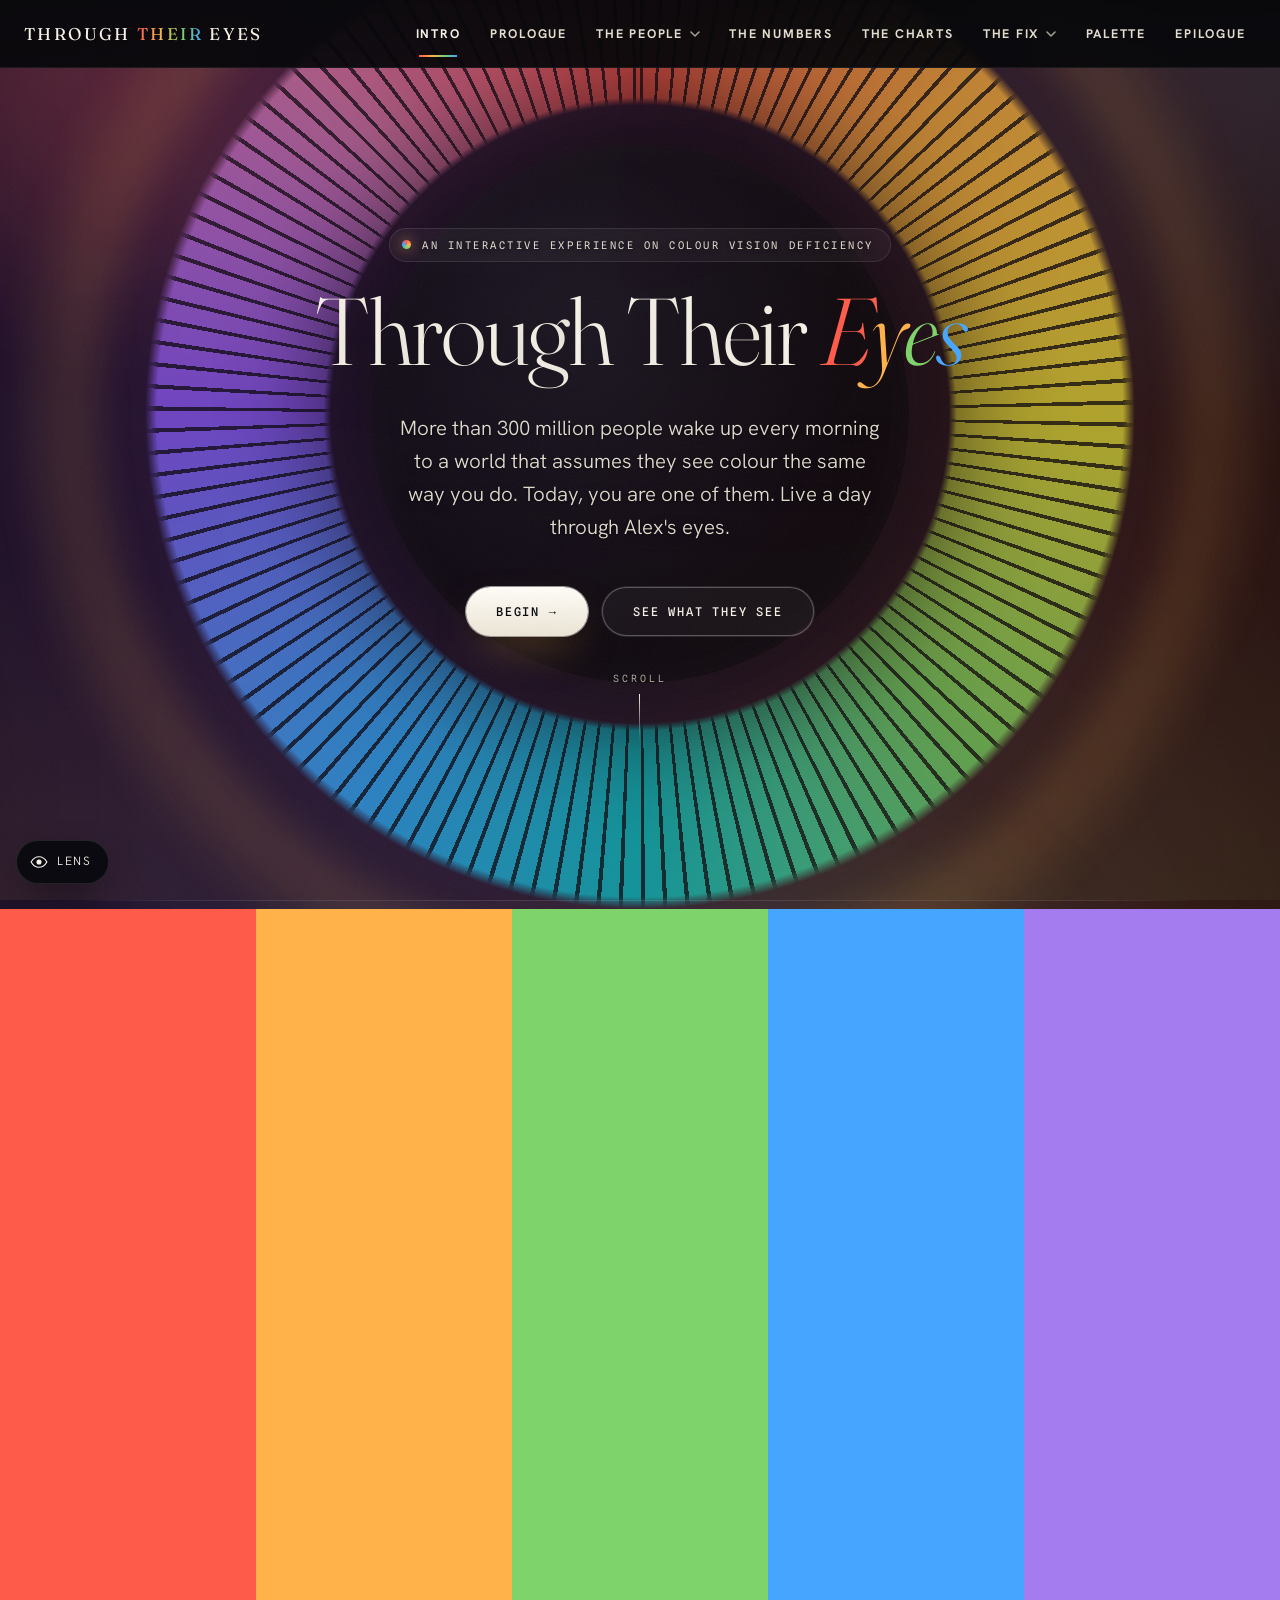
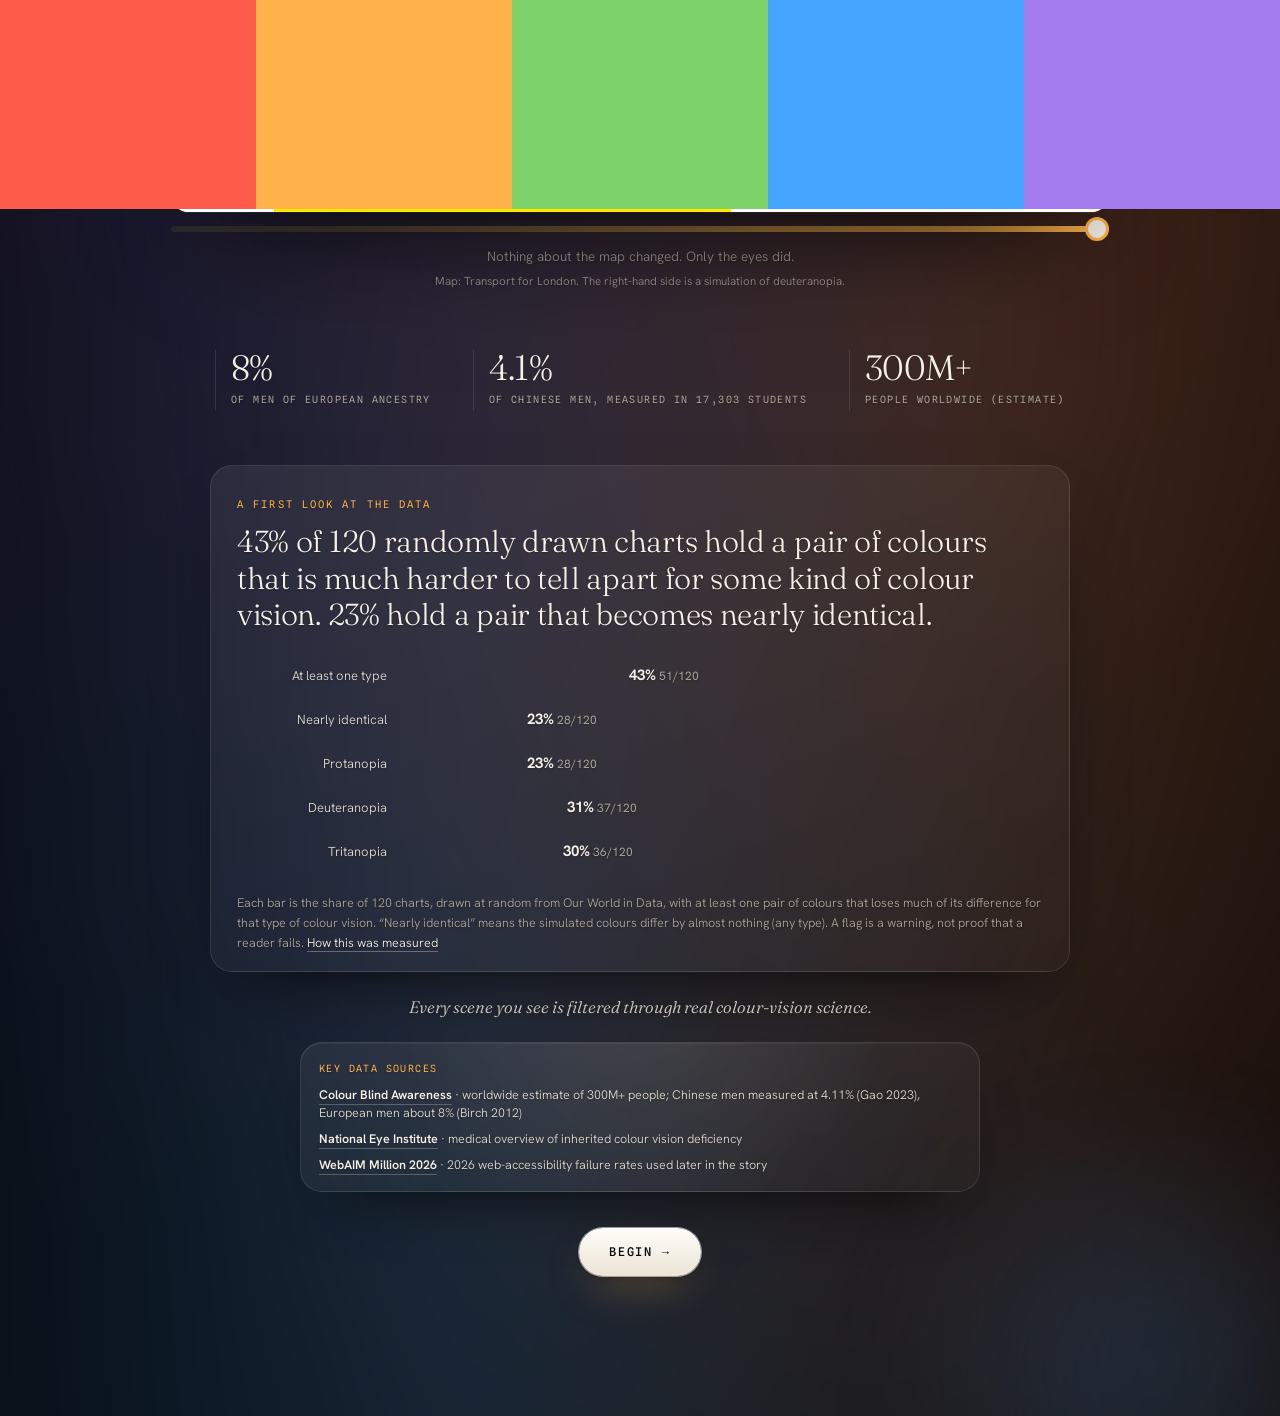
==== commit 94d552ea: "Palette: keep the pair rule inside palette.js so a slow or cached file cannot empty the section The " ====
--- a/index.html
+++ b/index.html
@@ -1334,7 +1334,6 @@
 <script src="i18n.js?v=12"></script>
 <script src="cvd.js?v=7"></script>
 <script src="analyse.js?v=7"></script>
-<script src="pairs.js?v=1"></script>
 <script src="audit-data.js?v=7"></script>
 <script src="app.js?v=12"></script>
 <script src="shared.js?v=11"></script>
@@ -1343,7 +1342,7 @@
 <script src="sample-data.js?v=2"></script>
 <script src="story.js?v=8"></script>
 <script src="research.js?v=10"></script>
-<script src="palette.js?v=14"></script>
+<script src="palette.js?v=15"></script>
 <script src="scenes.js?v=2"></script>
 <script src="scenes2.js?v=2"></script>
 <script src="extras.js?v=3"></script>
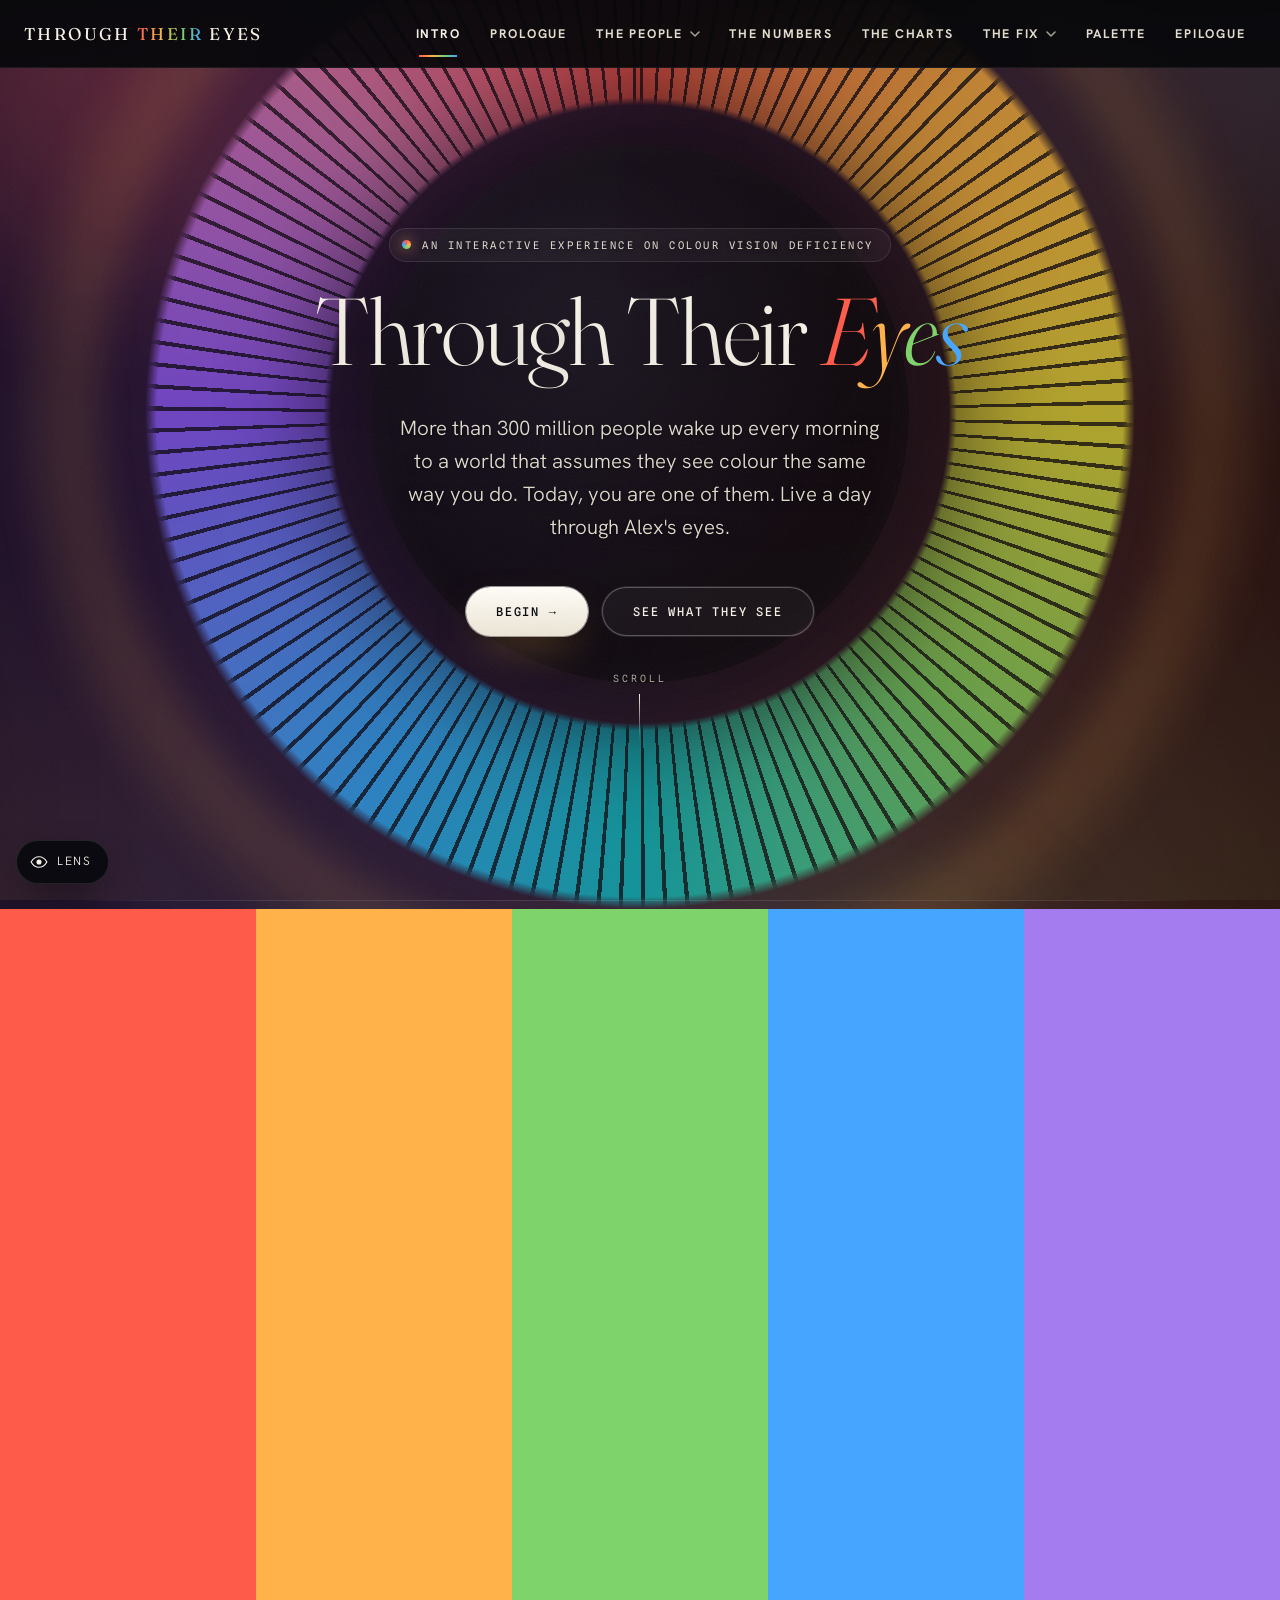
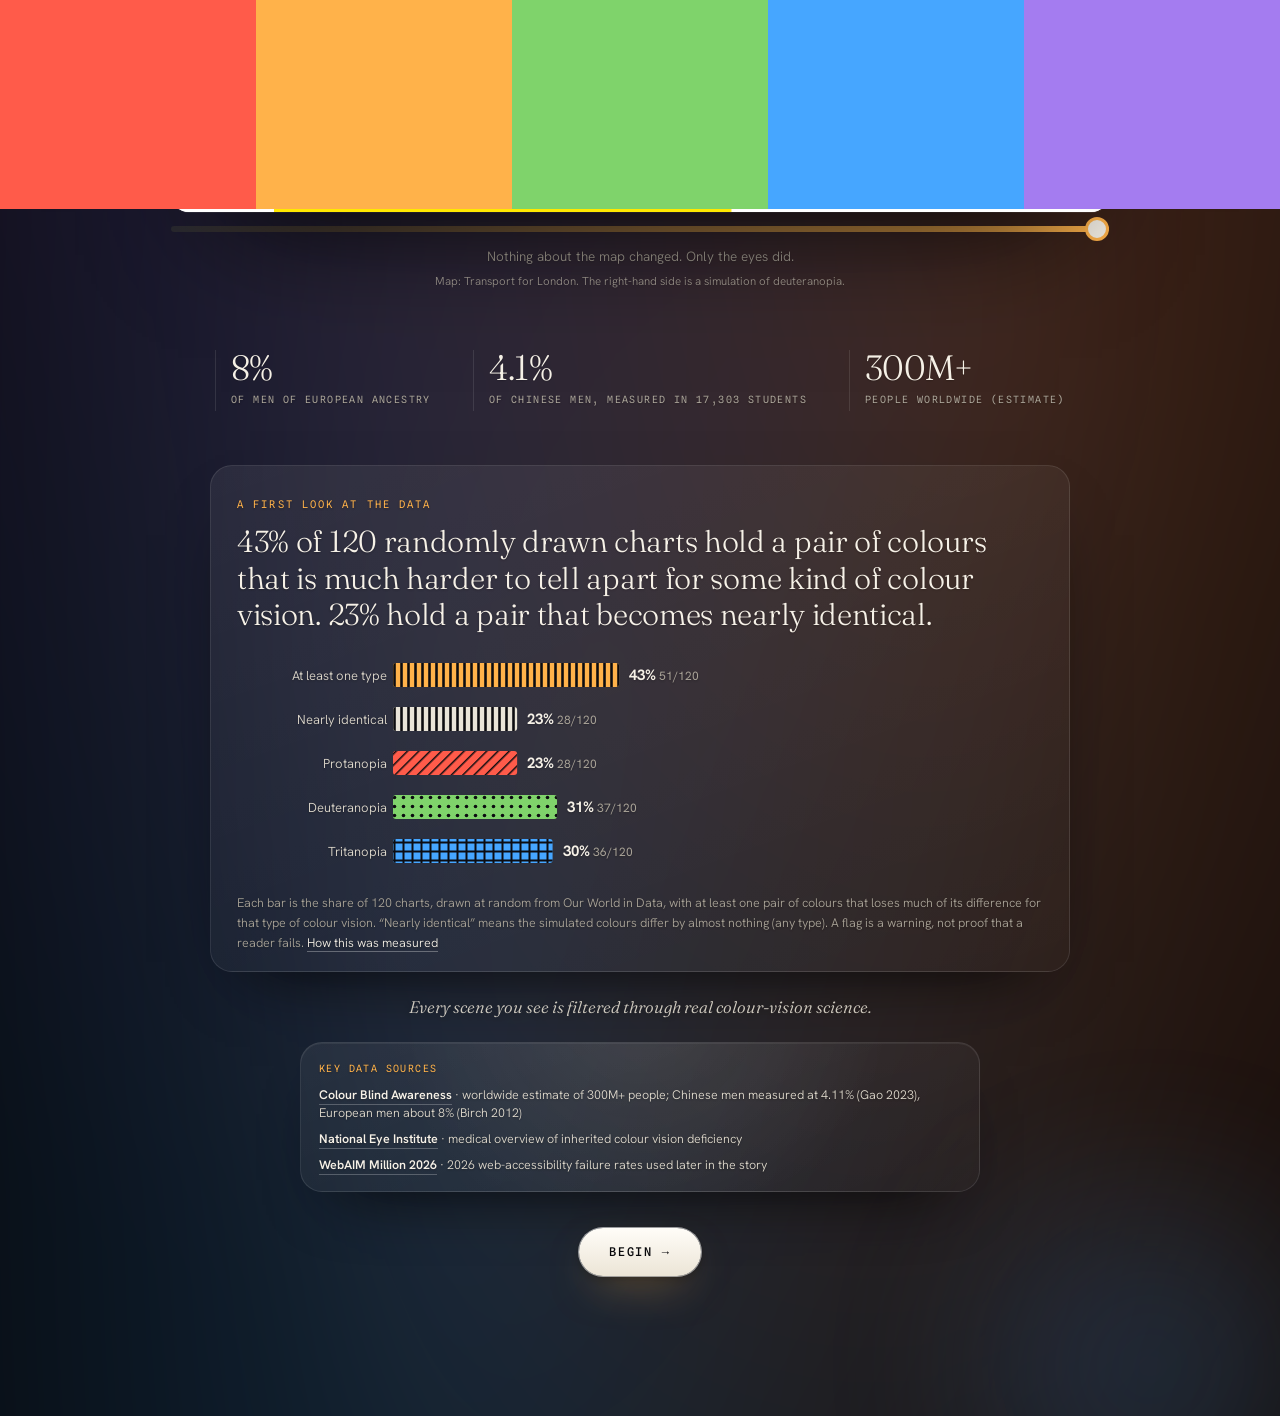
==== commit f4f13d5d: "Make the lift and expense scenes collapse for protanopia and deuteranopia again The scenes' green an" ====
--- a/index.html
+++ b/index.html
@@ -14,9 +14,9 @@
      from mainland China, where this study is run: the request would block text
      rendering until it times out. Latin faces ship in assets/fonts/ (~220 KB);
      CJK falls back to the system stack, which is preinstalled on every target OS. -->
-<link rel="stylesheet" href="style.css?v=7">
+<link rel="stylesheet" href="style.css?v=8">
 <link rel="stylesheet" href="style2.css?v=8">
-<link rel="stylesheet" href="style3.css?v=27">
+<link rel="stylesheet" href="style3.css?v=30">
 </head>
 <body data-vision="normal" data-arm="n">
 
@@ -43,10 +43,10 @@
 <canvas id="ambient" aria-hidden="true"></canvas>
 <div id="loader" aria-hidden="true"><div class="lmark">Through Their Eyes</div><div class="lbar"><i></i></div><div class="lpct">0%</div></div>
 <svg width="0" height="0" style="position:absolute" aria-hidden="true"><defs>
-  <filter id="f-achro" color-interpolation-filters="linearRGB"><feColorMatrix type="matrix" values="0.299 0.587 0.114 0 0 0.299 0.587 0.114 0 0 0.299 0.587 0.114 0 0 0 0 0 1 0"/></filter>
-  <filter id="f-protan" color-interpolation-filters="linearRGB"><feColorMatrix type="matrix" values="0.567 0.433 0 0 0 0.558 0.442 0 0 0 0 0.242 0.758 0 0 0 0 0 1 0"/></filter>
-  <filter id="f-deutan" color-interpolation-filters="linearRGB"><feColorMatrix type="matrix" values="0.625 0.375 0 0 0 0.7 0.3 0 0 0 0 0.3 0.7 0 0 0 0 0 1 0"/></filter>
-  <filter id="f-tritan" color-interpolation-filters="linearRGB"><feColorMatrix type="matrix" values="0.95 0.05 0 0 0 0 0.433 0.567 0 0 0 0.475 0.525 0 0 0 0 0 1 0"/></filter>
+  <filter id="f-achro" color-interpolation-filters="linearRGB"><feColorMatrix type="matrix" values="0.2126 0.7152 0.0722 0 0 0.2126 0.7152 0.0722 0 0 0.2126 0.7152 0.0722 0 0 0 0 0 1 0"/></filter>
+  <filter id="f-protan" color-interpolation-filters="linearRGB"><feColorMatrix type="matrix" values="0.1315 1.0343 -0.1627 0 0 0.1074 0.8501 0.0405 0 0 0.0034 -0.0038 1.0001 0 0 0 0 0 1 0"/></filter>
+  <filter id="f-deutan" color-interpolation-filters="linearRGB"><feColorMatrix type="matrix" values="0.3405 0.8379 -0.1658 0 0 0.2604 0.6373 0.0976 0 0 -0.0164 0.026 0.99 0 0 0 0 0 1 0"/></filter>
+  <filter id="f-tritan" color-interpolation-filters="linearRGB"><feColorMatrix type="matrix" values="0.961 0.1589 -0.0938 0 0 0.0102 0.8298 0.1274 0 0 -0.0154 0.9555 0.2031 0 0 0 0 0 1 0"/></filter>
   <pattern id="pat-hatch" width="8" height="8" patternUnits="userSpaceOnUse" patternTransform="rotate(45)"><line x1="0" y1="0" x2="0" y2="8" stroke="#0c0c10" stroke-width="3"/></pattern>
   <pattern id="pat-dots" width="9" height="9" patternUnits="userSpaceOnUse"><circle cx="4.5" cy="4.5" r="1.8" fill="#0c0c10"/></pattern>
   <pattern id="pat-cross" width="9" height="9" patternUnits="userSpaceOnUse"><path d="M0 4.5 H9 M4.5 0 V9" stroke="#0c0c10" stroke-width="2"/></pattern>
@@ -274,9 +274,9 @@
             <rect x="500" y="0" width="260" height="500" fill="#0d0d11"><animateTransform attributeName="transform" type="translate" values="0 0; -260 0" dur="1.1s" begin="2.4s" fill="freeze"/></rect></g>
         </svg>
         <div class="liftbtn-wrap choices" style="align-items:center;padding-bottom:0">
-          <button class="choice" data-correct="0"><svg viewBox="0 0 90 130"><rect width="90" height="130" rx="14" fill="#1c1c24" stroke="#2c2c38" stroke-width="3"/><circle cx="45" cy="65" r="26" fill="none" stroke="#b46464" stroke-width="6"/><text x="45" y="73" text-anchor="middle" font-family="monospace" font-size="26" fill="#cfcabd">8</text></svg></button>
-          <button class="choice" data-correct="1"><svg viewBox="0 0 90 130"><rect width="90" height="130" rx="14" fill="#1c1c24" stroke="#2c2c38" stroke-width="3"/><circle cx="45" cy="65" r="26" fill="none" stroke="#8cb41e" stroke-width="6"><animate attributeName="opacity" values="1;.55;1" dur="1.5s" repeatCount="indefinite"/></circle><text x="45" y="73" text-anchor="middle" font-family="monospace" font-size="26" fill="#cfcabd">12</text></svg></button>
-          <button class="choice" data-correct="0"><svg viewBox="0 0 90 130"><rect width="90" height="130" rx="14" fill="#1c1c24" stroke="#2c2c38" stroke-width="3"/><circle cx="45" cy="65" r="26" fill="none" stroke="#b46464" stroke-width="6"/><text x="45" y="73" text-anchor="middle" font-family="monospace" font-size="26" fill="#cfcabd">15</text></svg></button>
+          <button class="choice" data-correct="0"><svg viewBox="0 0 90 130"><rect width="90" height="130" rx="14" fill="#1c1c24" stroke="#2c2c38" stroke-width="3"/><circle cx="45" cy="65" r="26" fill="none" stroke="#c77e6d" stroke-width="6"/><text x="45" y="73" text-anchor="middle" font-family="monospace" font-size="26" fill="#cfcabd">8</text></svg></button>
+          <button class="choice" data-correct="1"><svg viewBox="0 0 90 130"><rect width="90" height="130" rx="14" fill="#1c1c24" stroke="#2c2c38" stroke-width="3"/><circle cx="45" cy="65" r="26" fill="none" stroke="#749468" stroke-width="6"/><text x="45" y="73" text-anchor="middle" font-family="monospace" font-size="26" fill="#cfcabd">12</text></svg></button>
+          <button class="choice" data-correct="0"><svg viewBox="0 0 90 130"><rect width="90" height="130" rx="14" fill="#1c1c24" stroke="#2c2c38" stroke-width="3"/><circle cx="45" cy="65" r="26" fill="none" stroke="#c77e6d" stroke-width="6"/><text x="45" y="73" text-anchor="middle" font-family="monospace" font-size="26" fill="#cfcabd">15</text></svg></button>
         </div>
       </div>
       <div class="panel"><div class="kicker" data-i="e.kicker"></div><h2 data-i="e.h"></h2><p class="q" data-i="e.q"></p>
@@ -1336,15 +1336,15 @@
 <script src="analyse.js?v=7"></script>
 <script src="audit-data.js?v=7"></script>
 <script src="app.js?v=12"></script>
-<script src="shared.js?v=11"></script>
+<script src="shared.js?v=14"></script>
 <script src="nav.js?v=8"></script>
 <script src="hero.js?v=9"></script>
 <script src="sample-data.js?v=2"></script>
-<script src="story.js?v=8"></script>
+<script src="story.js?v=10"></script>
 <script src="research.js?v=10"></script>
-<script src="palette.js?v=15"></script>
+<script src="palette.js?v=19"></script>
 <script src="scenes.js?v=2"></script>
-<script src="scenes2.js?v=2"></script>
+<script src="scenes2.js?v=3"></script>
 <script src="extras.js?v=3"></script>
 <script src="fx.js?v=6"></script>
 <script src="lens.js?v=1"></script>
--- a/style.css
+++ b/style.css
@@ -175,10 +175,10 @@
   .appwin .inner{padding:18px 20px}
   .appwin h4{font-family:var(--mono);font-size:10.5px;letter-spacing:.1em;text-transform:uppercase;color:var(--mute);margin-bottom:13px}
   html[lang="zh"] .appwin h4{font-family:var(--sans)}
-  .field{display:block;width:100%;background:#101018;border-radius:9px;padding:10px 13px;margin-bottom:10px;border:2.5px solid #8cb41e;color:var(--dim);font-size:.9rem;text-align:left;transition:.2s;position:relative}
+  .field{display:block;width:100%;background:#101018;border-radius:9px;padding:10px 13px;margin-bottom:10px;border:2.5px solid #749468;color:var(--dim);font-size:.9rem;text-align:left;transition:.2s;position:relative}
   .field small{display:block;font-family:var(--mono);font-size:9px;letter-spacing:.1em;text-transform:uppercase;color:var(--mute);margin-bottom:3px}
   .field:hover{filter:brightness(1.25)}
-  .field.err{border-color:#b46464}
+  .field.err{border-color:#c77e6d}
   .field .fix-ic{display:none;position:absolute;right:12px;top:50%;transform:translateY(-50%);font-size:.95rem}
   .field .fix-msg{display:none;font-size:.76rem;margin-top:4px;color:#ff8a7a}
   .dual{position:relative;width:100%;aspect-ratio:7/4;border-radius:16px;overflow:hidden;box-shadow:0 40px 110px -45px #000,inset 0 0 0 1px rgba(255,255,255,.05)}
--- a/style3.css
+++ b/style3.css
@@ -410,3 +410,30 @@
 
 /* no dark vignette: it shaded the bottom of every screen */
 body::before{display:none!important}
+
+
+/* charts chapter: the card always fits the screen, so the pairs that collapse are visible without scrolling the page */
+.sc-img{max-height:min(34vh,380px)!important}
+.sc-pairs{max-height:min(24vh,214px)!important}
+.sc-pairs .apair-rest{opacity:.7;border-style:dashed}
+.sc-pairs .apair-rest .ameta b{font-weight:600}
+@media(max-width:900px){.sc-img{max-height:30vh!important}.sc-pairs{max-height:min(22vh,130px)!important}}
+
+/* heads-up tier in the chart checker */
+.apair.soft{border-style:dashed;background:rgba(255,255,255,.025)}
+.apair-sub{list-style:none;margin:10px 0 2px;font-family:var(--mono);font-size:10.5px;letter-spacing:.16em;text-transform:uppercase;color:var(--gold)}
+
+
+/* result summaries: a calm title, one quiet line and small chips (each with a shape, so colour is never the only cue) */
+#mineFound,#palFound{font-size:1rem!important;font-weight:400!important;line-height:1.4!important;margin:0 0 14px!important}
+.sum-t{display:block;font-family:var(--serif);font-weight:400;font-size:1.12rem;line-height:1.35;color:var(--paper)}
+.sum-s{display:block;margin-top:3px;font-family:var(--sans);font-size:.86rem;color:var(--mute)}
+.sum-chips{display:flex;flex-wrap:wrap;gap:8px;margin-top:12px}
+.chip{display:inline-flex;align-items:center;gap:8px;padding:5px 12px 5px 10px;border-radius:999px;border:1px solid var(--glass-b);background:rgba(255,255,255,.04);font-family:var(--sans);font-size:.8rem;line-height:1.2;color:var(--dim)}
+.chip i{display:block;width:8px;height:8px;background:currentColor;flex:0 0 auto}
+.chip.hi i{clip-path:polygon(50% 0,100% 100%,0 100%)}
+.chip.mid i{clip-path:polygon(50% 0,100% 50%,50% 100%,0 50%)}
+.chip.lt i{border-radius:50%;background:none;border:1.5px solid currentColor;width:8px;height:8px}
+.chip.cl i{border-radius:2px}
+.chip.hi{color:#ffb9a8}
+.chip.lt{color:var(--gold)}
